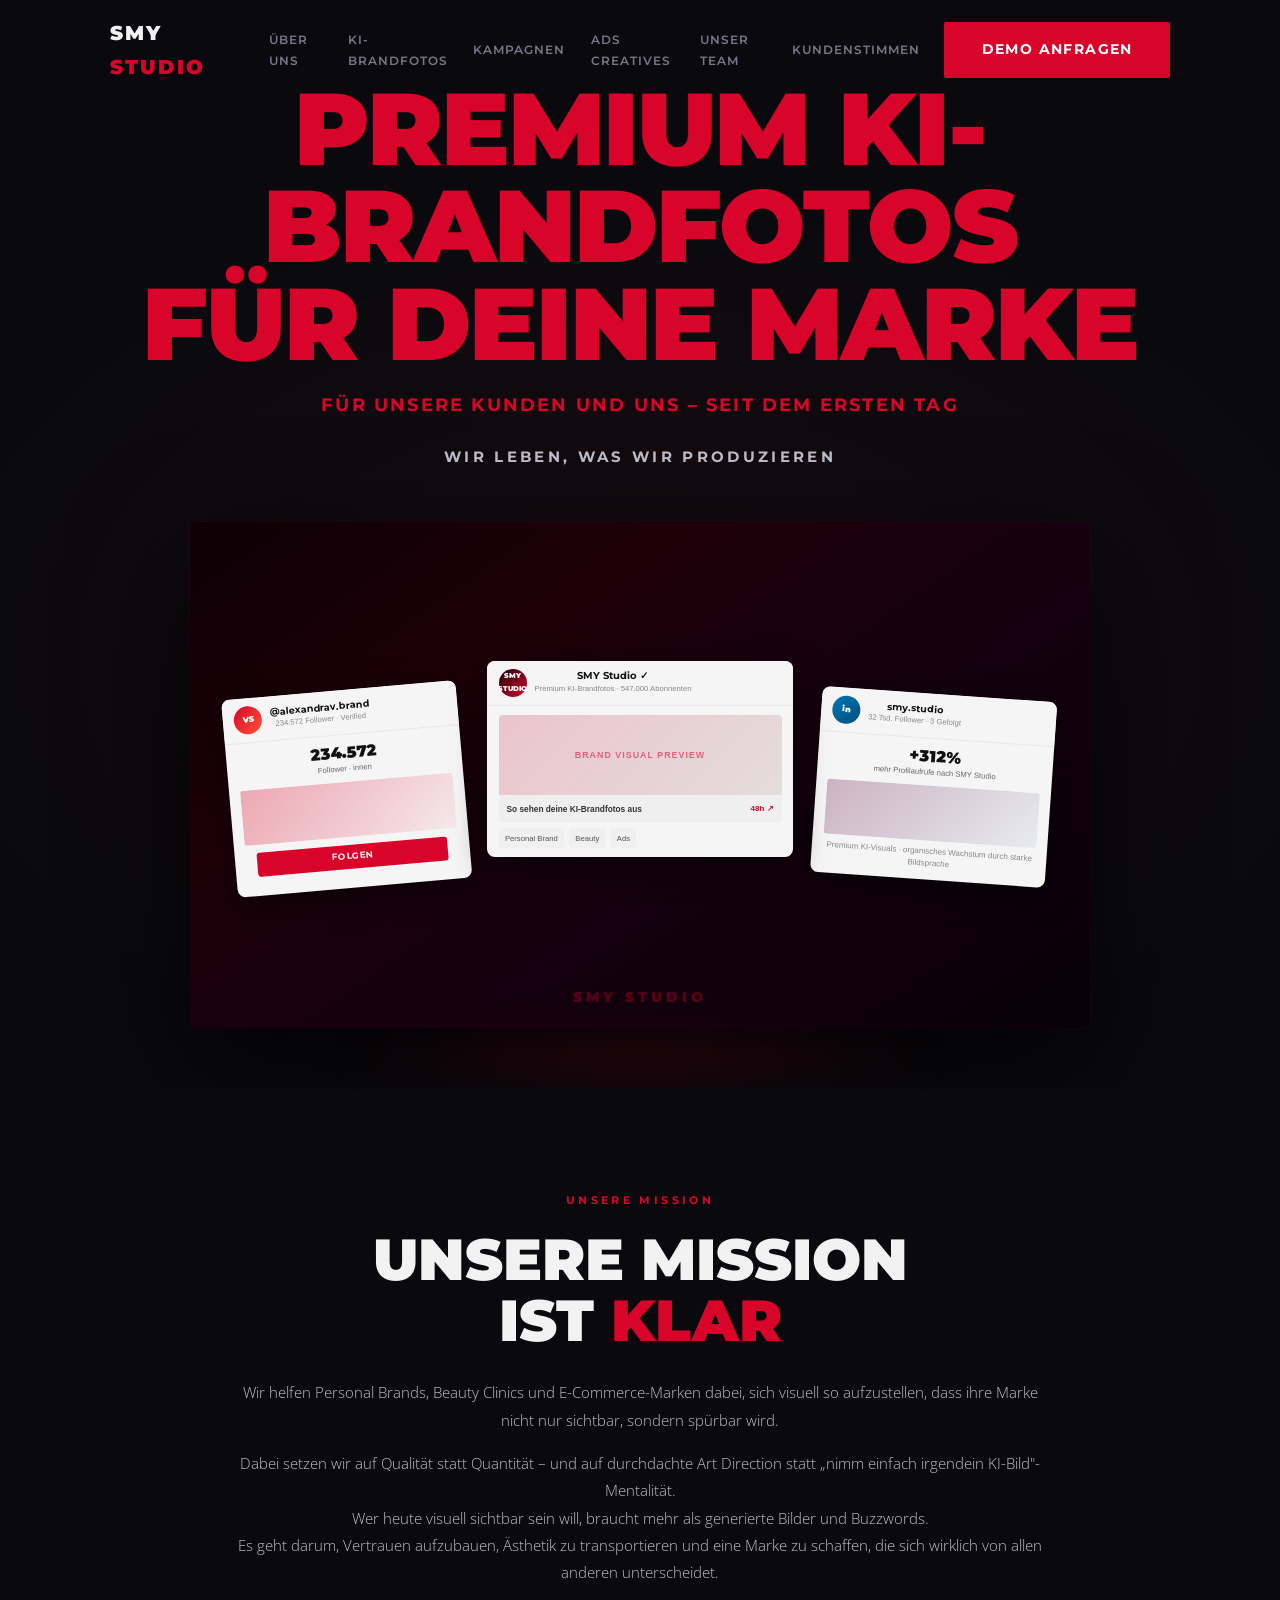
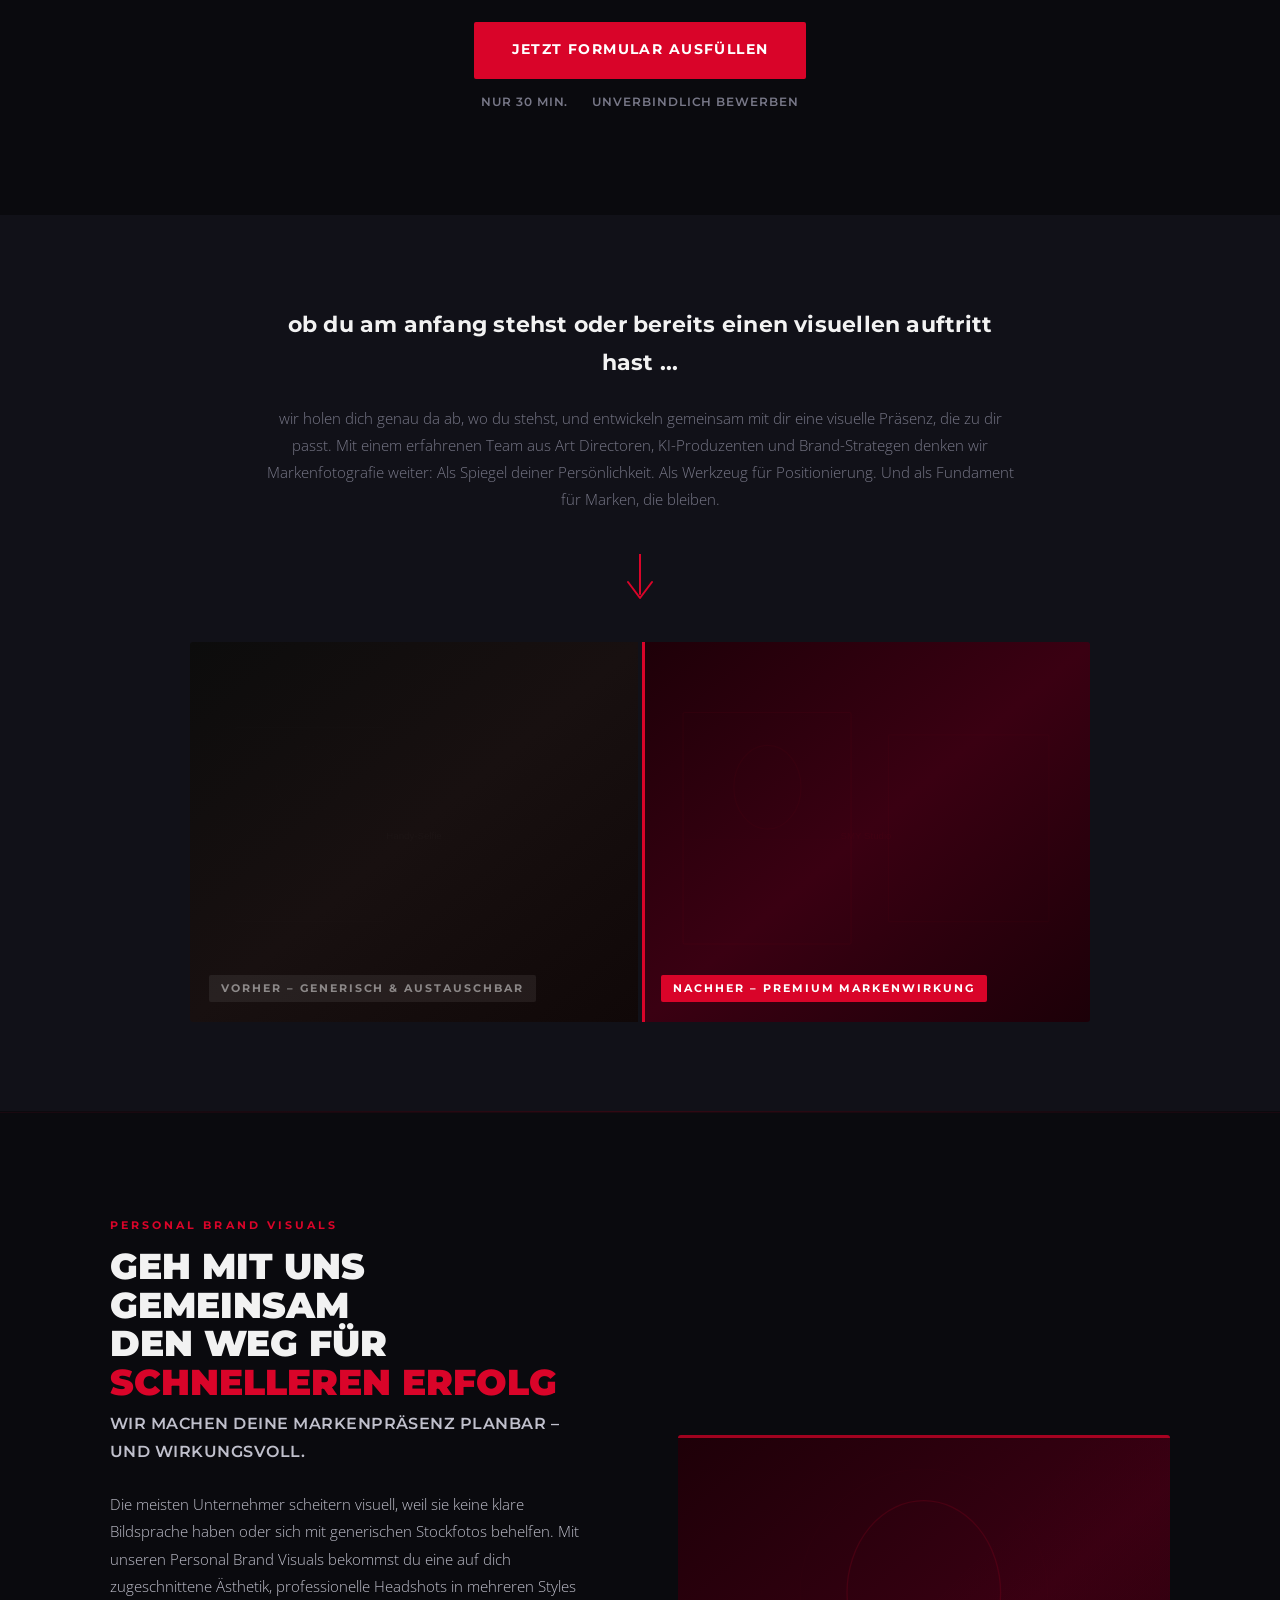
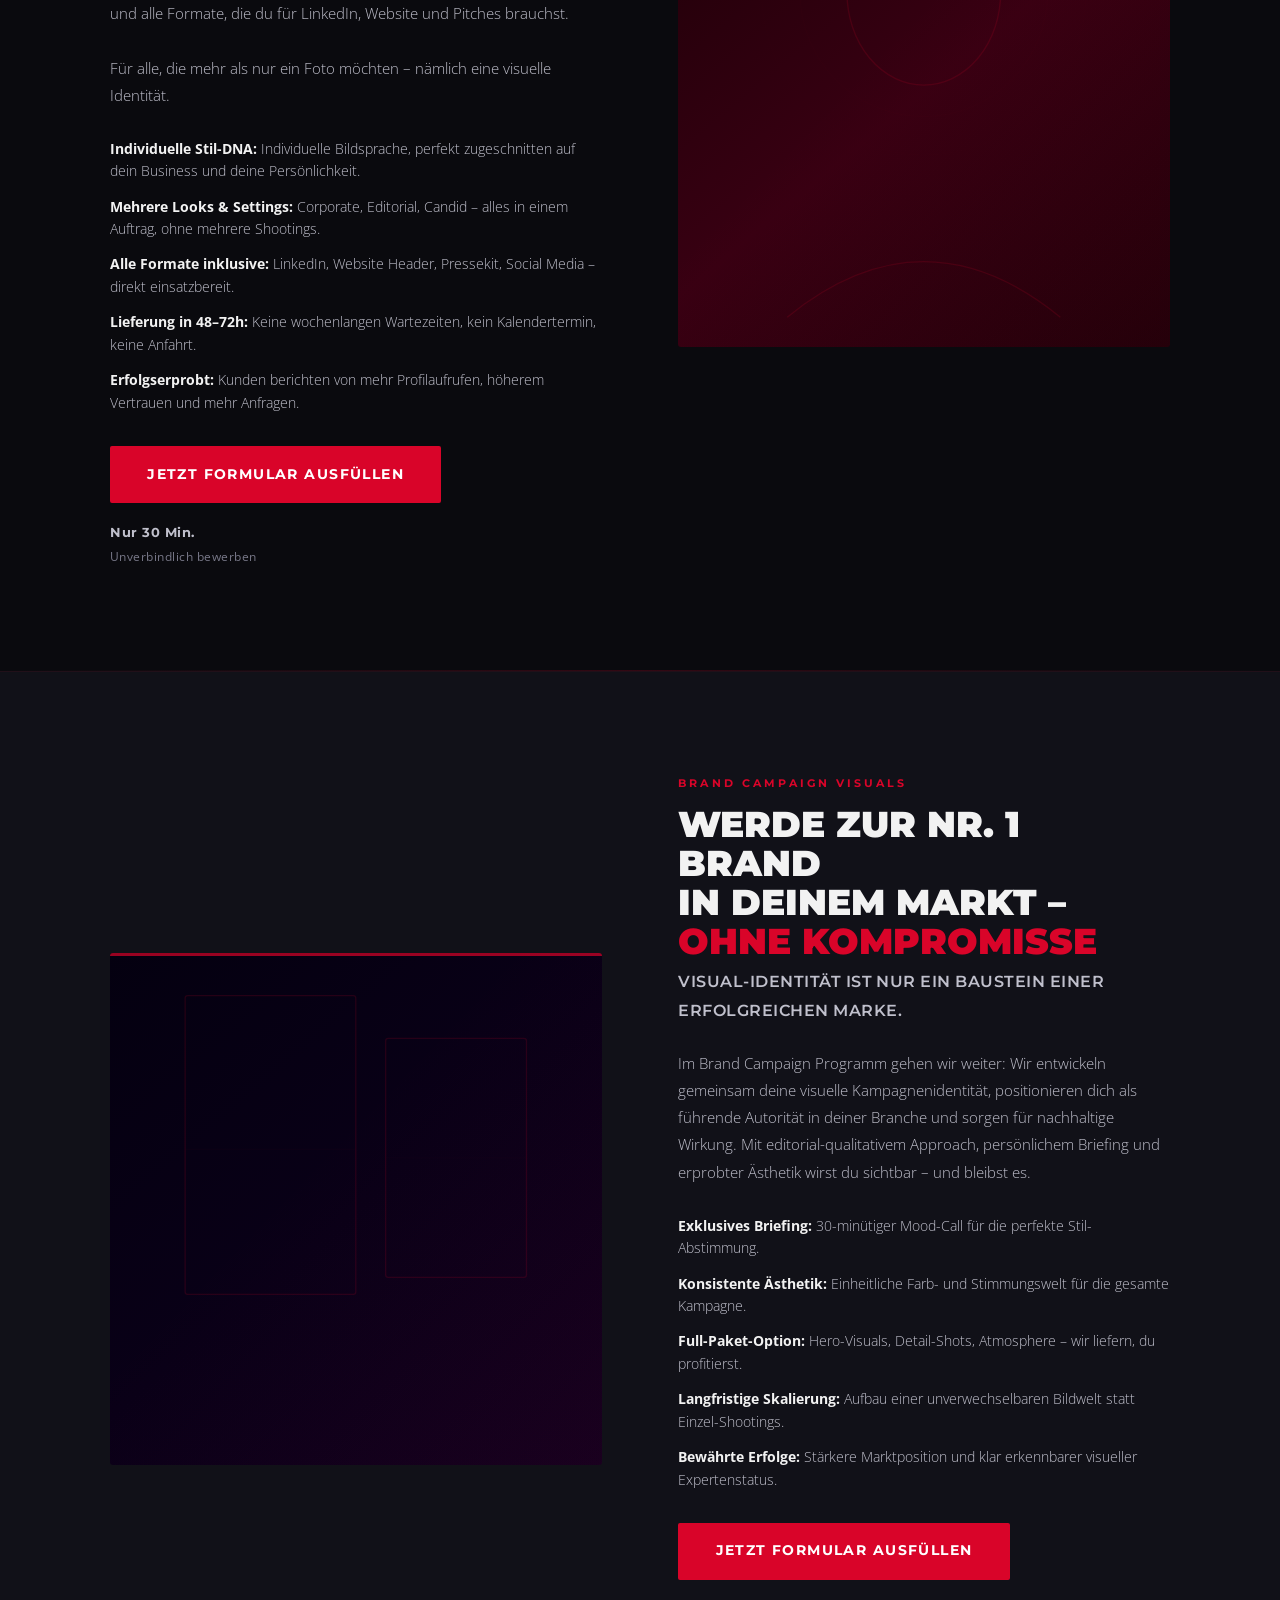
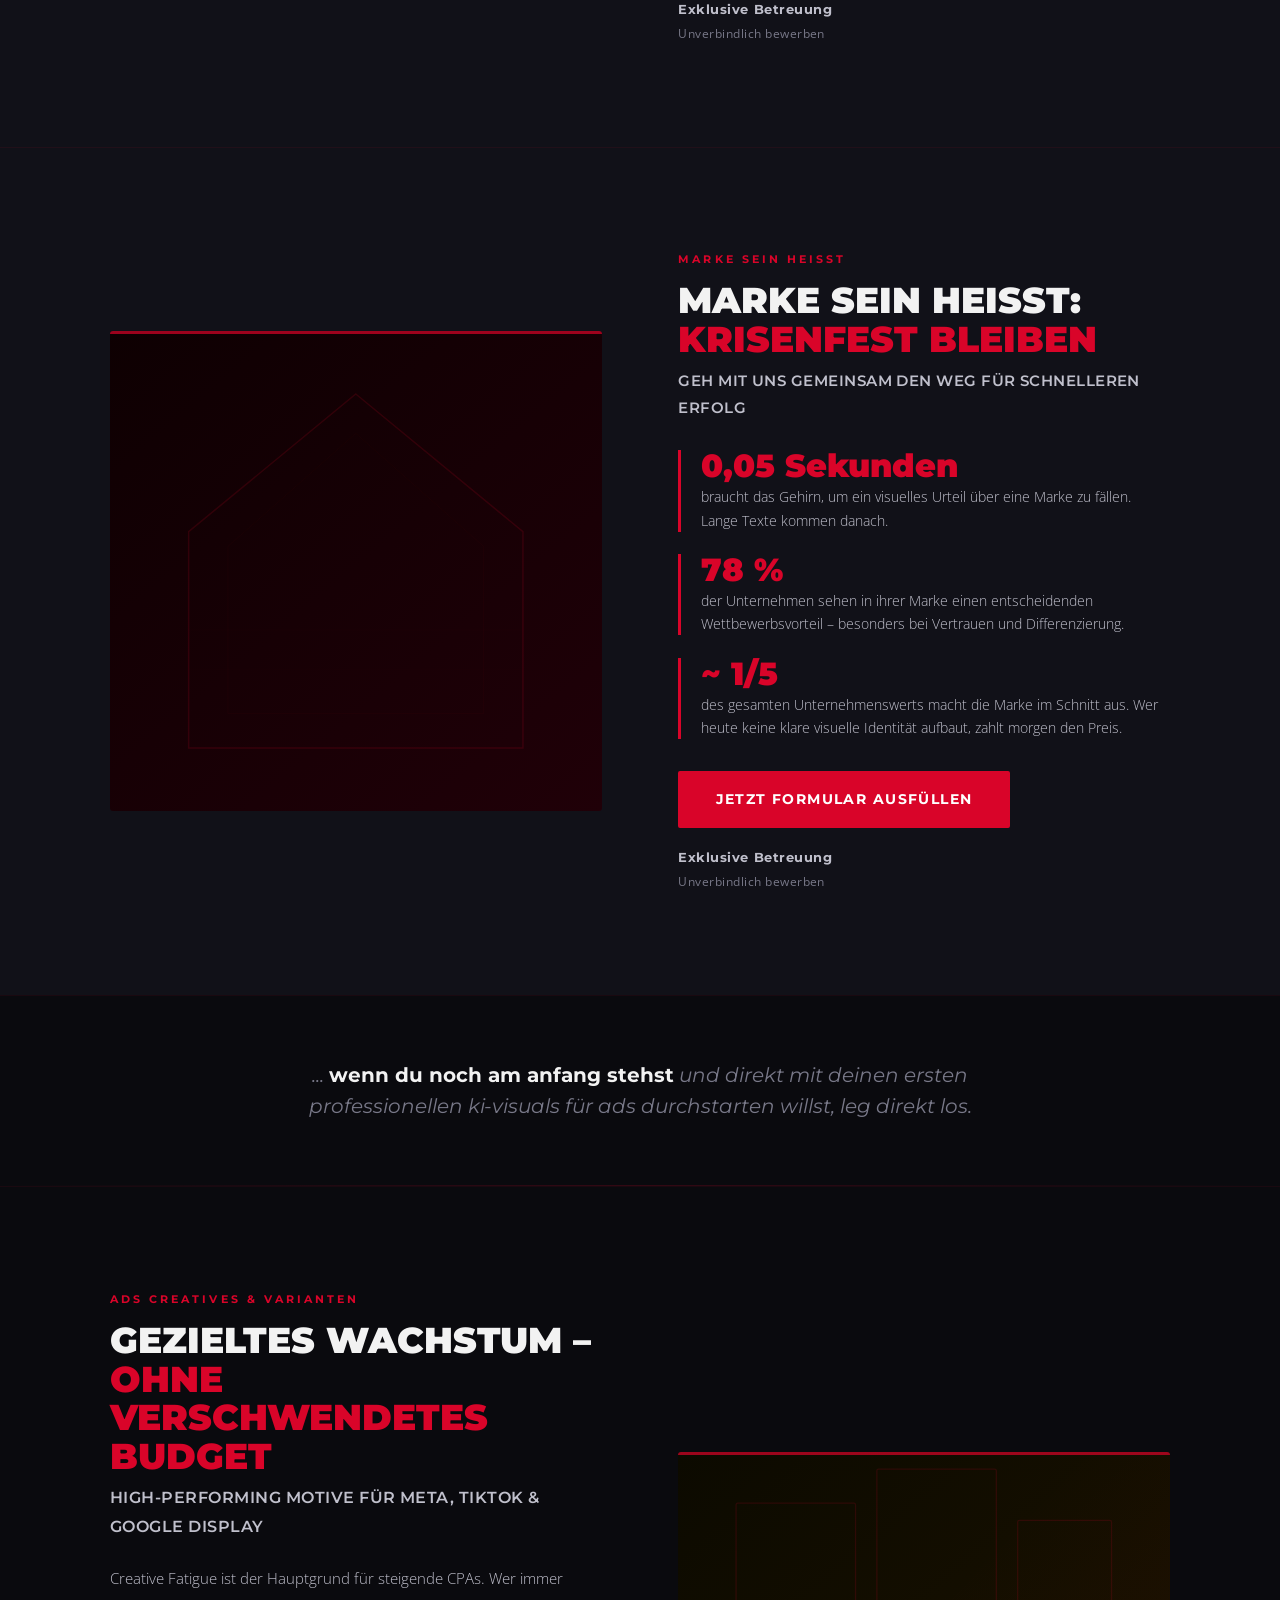
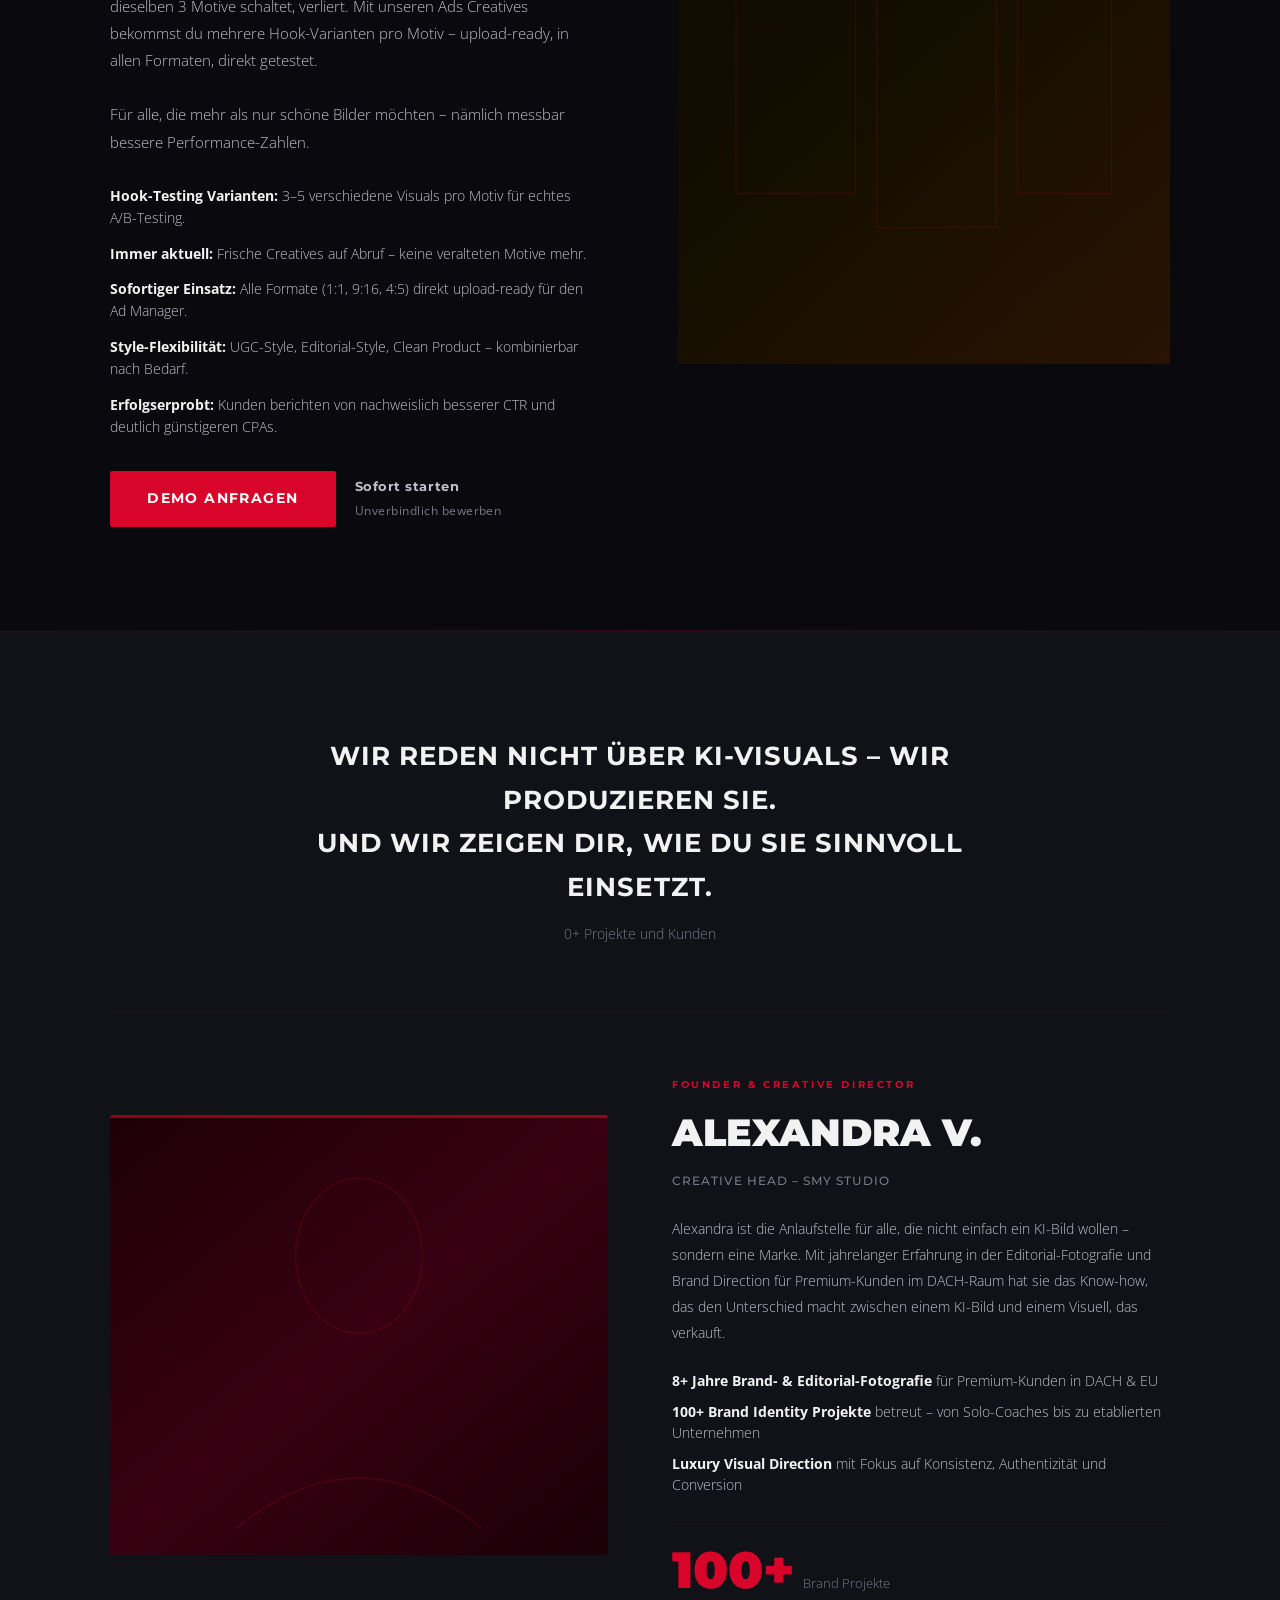
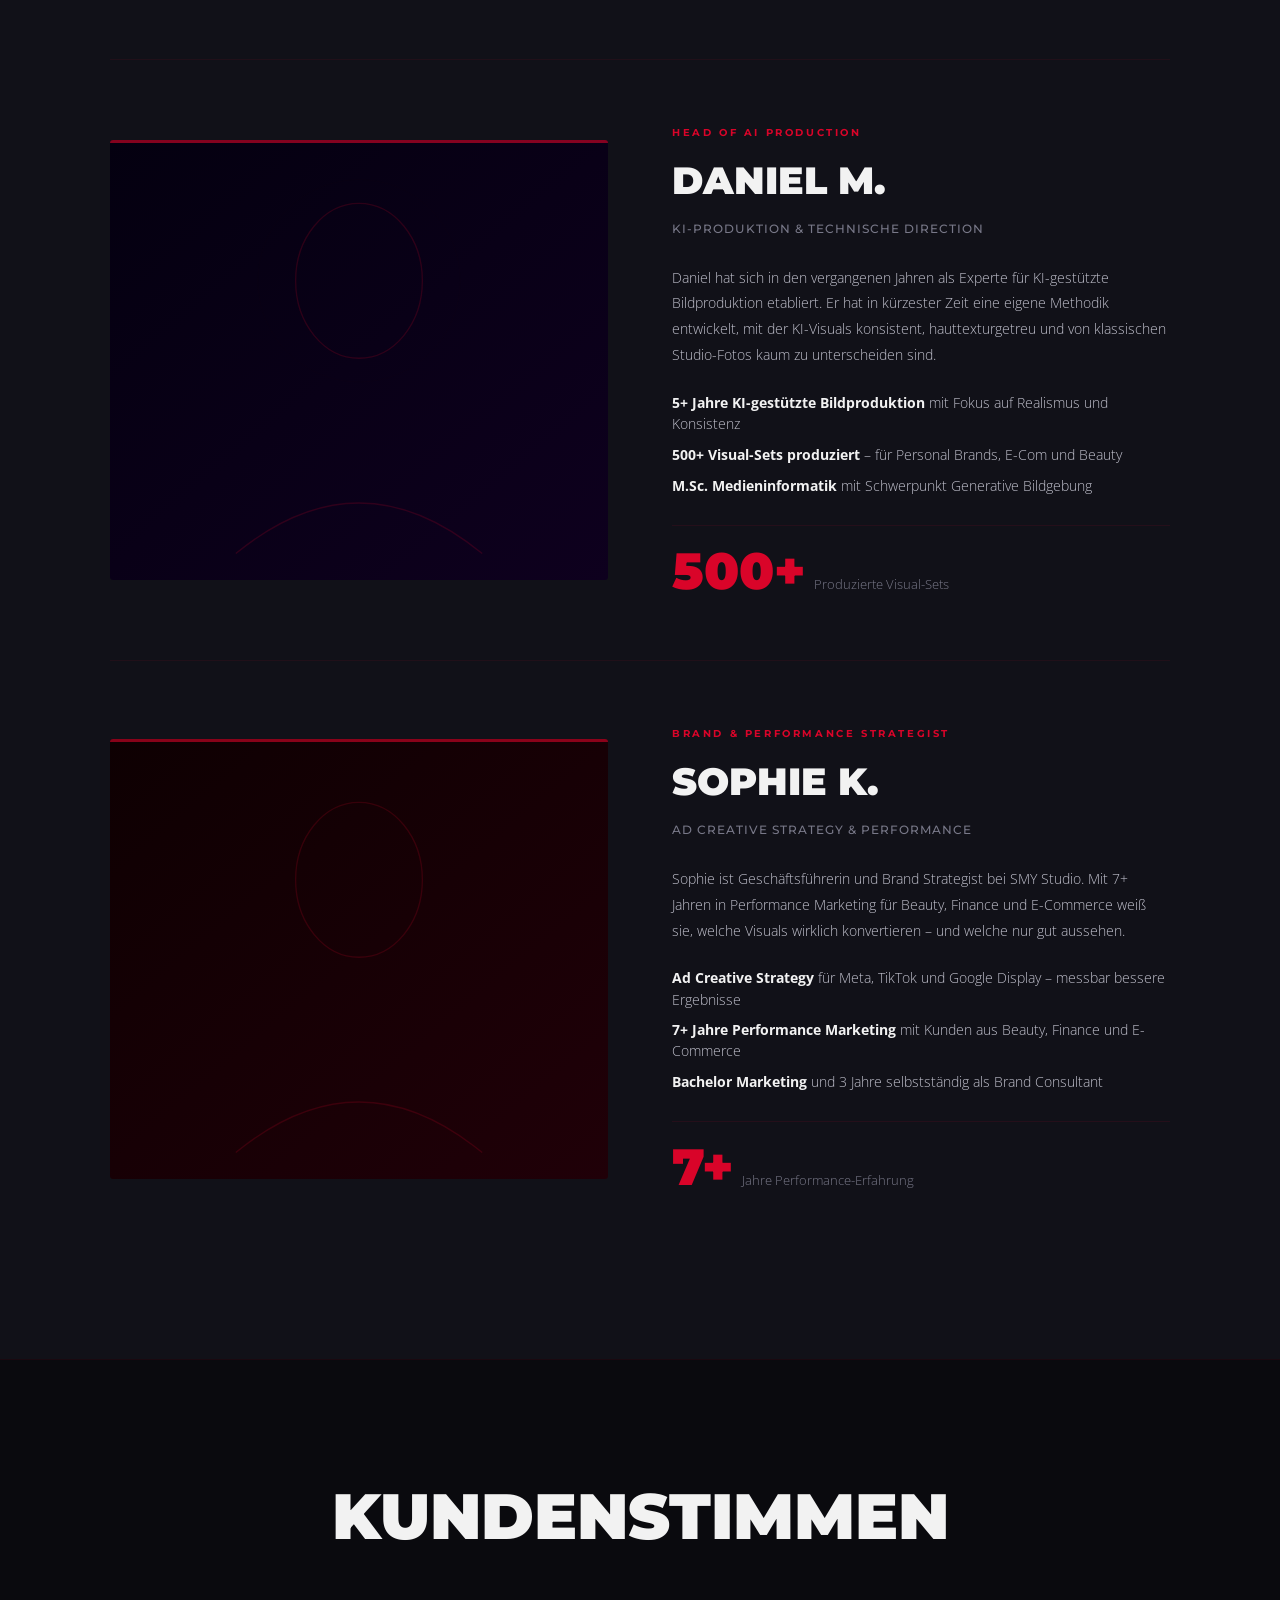
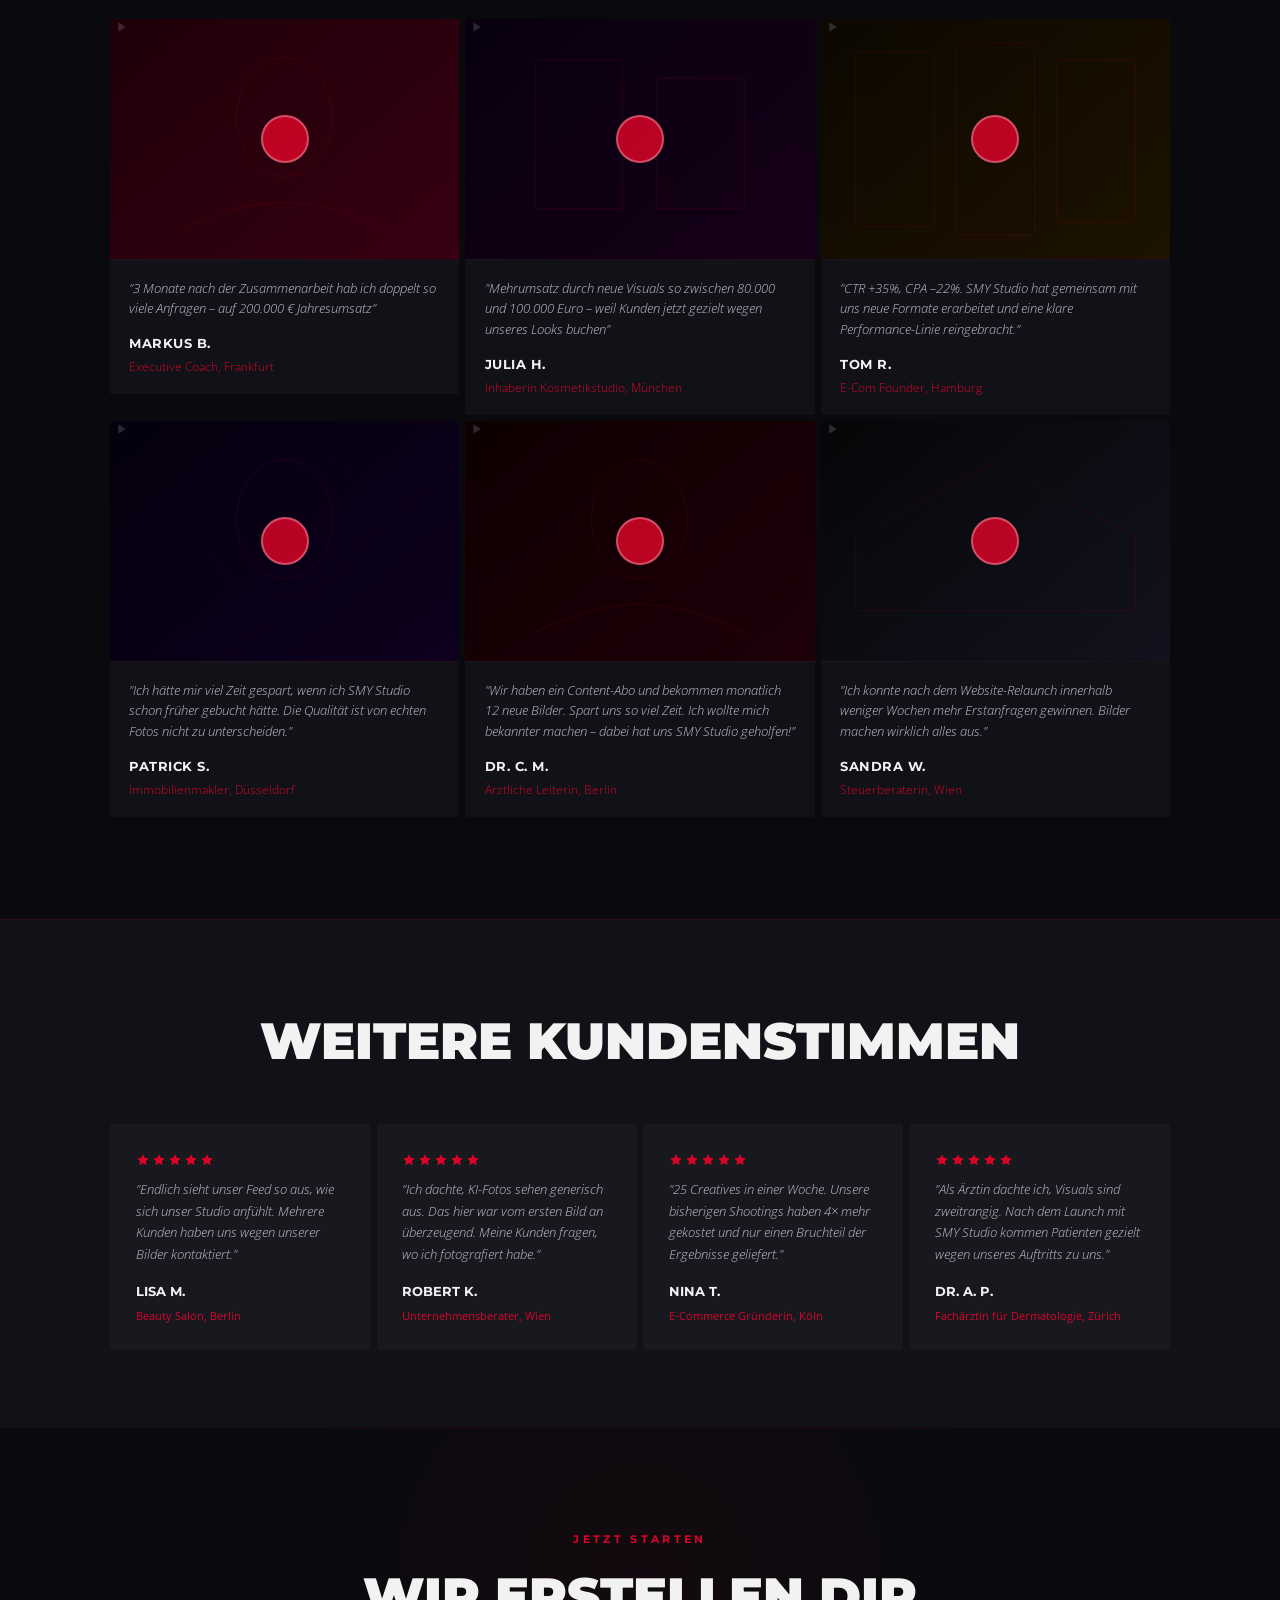
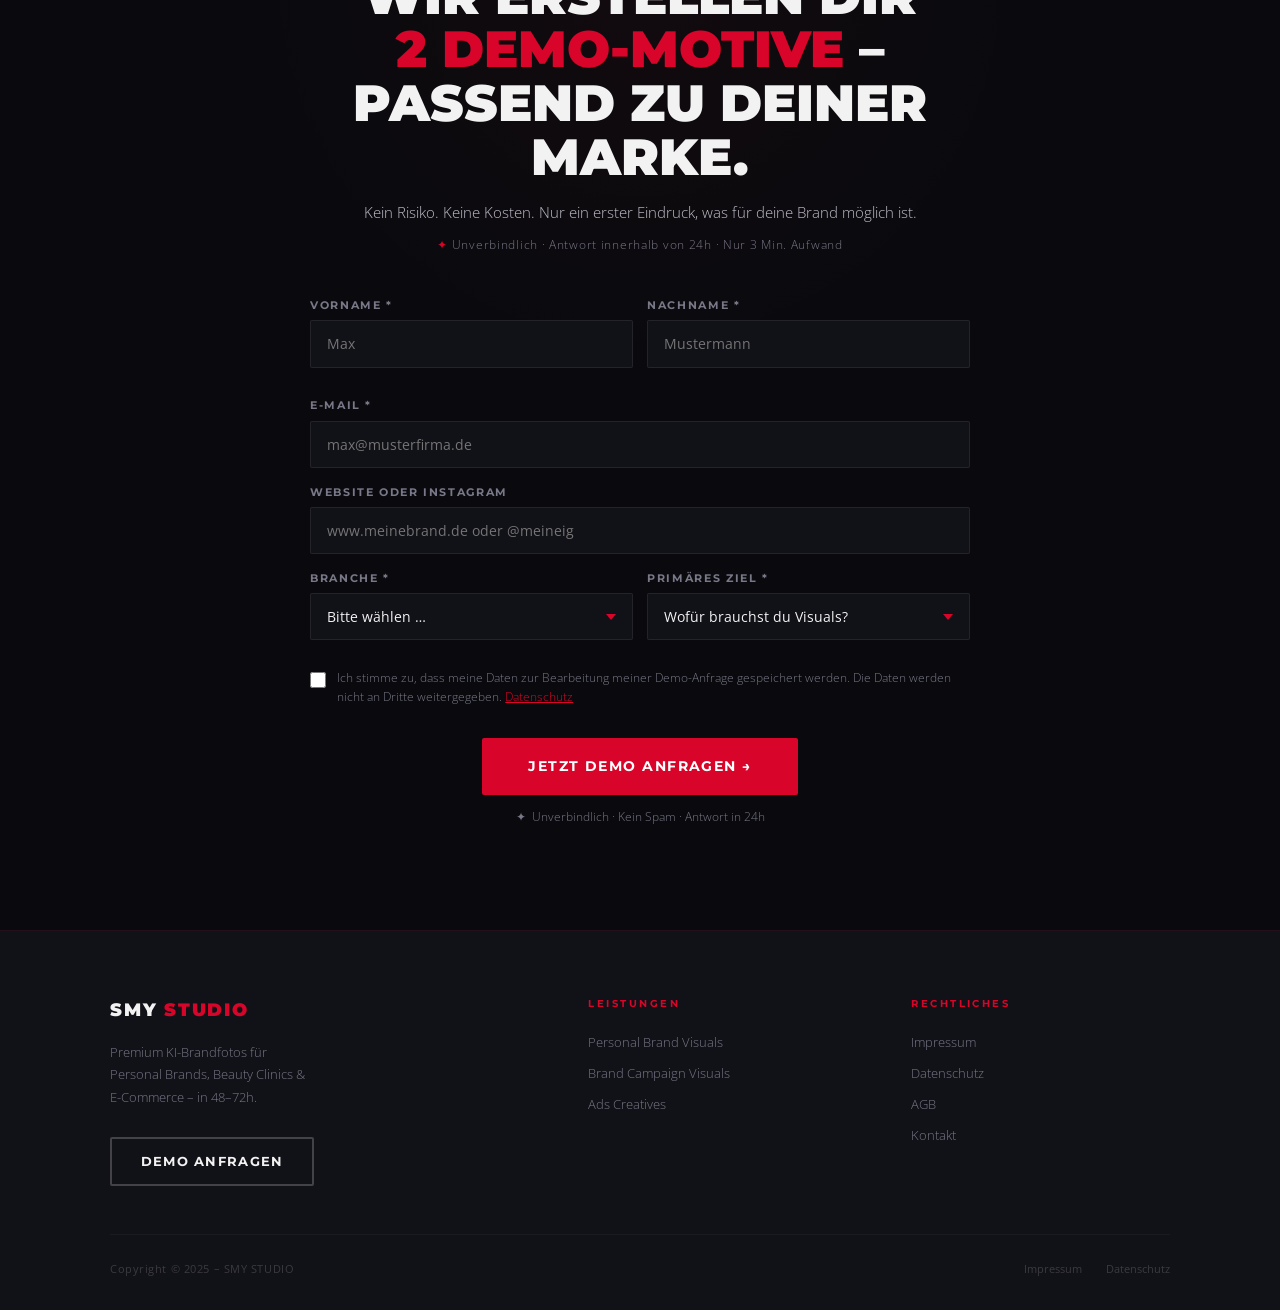
==== index.html @ 1d87d3a2 "first commit" ====
<!DOCTYPE html>
<html lang="de">
<head>
  <meta charset="UTF-8">
  <meta name="viewport" content="width=device-width, initial-scale=1.0">
  <title>SMY STUDIO – Premium KI-Brandfotos</title>
  <meta name="description" content="Premium KI-Brandfotos für Personal Brands, Beauty Clinics & E-Commerce. Professionelle Visuals in 48–72h – ohne Fotoshooting.">
  <link rel="preconnect" href="https://fonts.googleapis.com">
  <link rel="preconnect" href="https://fonts.gstatic.com" crossorigin>
  <link href="https://fonts.googleapis.com/css2?family=Montserrat:wght@400;500;600;700;800;900&family=Open+Sans:ital,wght@0,300;0,400;0,600;1,300;1,400&display=swap" rel="stylesheet">
  <link rel="stylesheet" href="style.css">
</head>
<body>

  <div id="header-placeholder"></div>

  <!-- ══ HERO ══ -->
<section id="hero">
  <div class="hero-inner wrap">

    <h1 class="hero-h1 rv">PREMIUM KI-BRANDFOTOS<br>FÜR DEINE MARKE</h1>
    <p class="hero-tagline rv d1">für unsere kunden und uns – seit dem ersten tag</p>
    <p class="hero-wlwl rv d2">WIR LEBEN, WAS WIR PRODUZIEREN</p>

    <div class="hero-mockup rv d3">
      <div class="hero-mockup-inner">
        <div class="mockup-cards">

          <div class="mock-card" style="transform:rotate(-5deg) translateY(14px)">
            <div class="mock-card-hd">
              <div class="mock-av" style="background:linear-gradient(135deg,#d90429,#ff5533)">VS</div>
              <div>
                <div class="mock-uname">@alexandrav.brand</div>
                <div class="mock-sub">234.572 Follower · Verified</div>
              </div>
            </div>
            <div class="mock-body">
              <div class="mock-stat">234.572</div>
              <div class="mock-stat-l">Follower · innen</div>
              <div class="mock-img"></div>
              <div class="mock-btn">Folgen</div>
            </div>
          </div>

          <div class="mock-card" style="transform:rotate(0deg) translateY(-16px);flex:1.3;max-width:310px">
            <div class="mock-card-hd">
              <div class="mock-av" style="font-size:.45rem;letter-spacing:.02em;background:linear-gradient(135deg,#1a0008,#d90429)">SMY<br>STUDIO</div>
              <div>
                <div class="mock-uname">SMY Studio ✓</div>
                <div class="mock-sub">Premium KI-Brandfotos · 547.000 Abonnenten</div>
              </div>
            </div>
            <div class="mock-body">
              <div style="background:#efefef;border-radius:4px;overflow:hidden;margin-bottom:.4rem">
                <div style="height:80px;background:linear-gradient(135deg,rgba(217,4,41,.18),rgba(100,0,15,.08));display:flex;align-items:center;justify-content:center;font-size:.55rem;font-family:sans-serif;color:rgba(217,4,41,.55);font-weight:700;letter-spacing:.12em;text-transform:uppercase">BRAND VISUAL PREVIEW</div>
                <div style="padding:.4rem .5rem;display:flex;justify-content:space-between">
                  <span style="font-size:.52rem;color:#333;font-family:sans-serif;font-weight:600">So sehen deine KI-Brandfotos aus</span>
                  <span style="font-size:.5rem;color:#d90429;font-family:sans-serif;font-weight:700">48h ↗</span>
                </div>
              </div>
              <div style="display:flex;gap:.3rem">
                <span style="background:#f0f0f0;border-radius:3px;padding:.2rem .4rem;font-size:.48rem;font-family:sans-serif;color:#555">Personal Brand</span>
                <span style="background:#f0f0f0;border-radius:3px;padding:.2rem .4rem;font-size:.48rem;font-family:sans-serif;color:#555">Beauty</span>
                <span style="background:#f0f0f0;border-radius:3px;padding:.2rem .4rem;font-size:.48rem;font-family:sans-serif;color:#555">Ads</span>
              </div>
            </div>
          </div>

          <div class="mock-card" style="transform:rotate(4deg) translateY(12px)">
            <div class="mock-card-hd">
              <div class="mock-av" style="background:linear-gradient(135deg,#0077b5,#004e7c)">in</div>
              <div>
                <div class="mock-uname">smy.studio</div>
                <div class="mock-sub">32 Tsd. Follower · 3 Gefolgt</div>
              </div>
            </div>
            <div class="mock-body">
              <div class="mock-stat">+312%</div>
              <div class="mock-stat-l">mehr Profilaufrufe nach SMY Studio</div>
              <div class="mock-img" style="background:linear-gradient(135deg,rgba(0,119,181,.18),rgba(0,80,130,.06))"></div>
              <div style="font-size:.5rem;color:#888;font-family:sans-serif;margin-top:.35rem;line-height:1.5">Premium KI-Visuals · organisches Wachstum durch starke Bildsprache</div>
            </div>
          </div>

        </div>
        <div class="mockup-wm">SMY STUDIO</div>
      </div>
    </div>

    <div class="rating-block rv d4">
      <div class="stars">
        <svg class="st" viewBox="0 0 24 24"><path d="M12 2l3.09 6.26L22 9.27l-5 4.87 1.18 6.88L12 17.77l-6.18 3.25L7 14.14 2 9.27l6.91-1.01L12 2z"/></svg>
        <svg class="st" viewBox="0 0 24 24"><path d="M12 2l3.09 6.26L22 9.27l-5 4.87 1.18 6.88L12 17.77l-6.18 3.25L7 14.14 2 9.27l6.91-1.01L12 2z"/></svg>
        <svg class="st" viewBox="0 0 24 24"><path d="M12 2l3.09 6.26L22 9.27l-5 4.87 1.18 6.88L12 17.77l-6.18 3.25L7 14.14 2 9.27l6.91-1.01L12 2z"/></svg>
        <svg class="st" viewBox="0 0 24 24"><path d="M12 2l3.09 6.26L22 9.27l-5 4.87 1.18 6.88L12 17.77l-6.18 3.25L7 14.14 2 9.27l6.91-1.01L12 2z"/></svg>
        <svg class="st" viewBox="0 0 24 24"><path d="M12 2l3.09 6.26L22 9.27l-5 4.87 1.18 6.88L12 17.77l-6.18 3.25L7 14.14 2 9.27l6.91-1.01L12 2z"/></svg>
      </div>
      <span class="rating-txt"><strong>4,9/5</strong> von über <strong>186 Bewertungen auf Google</strong></span>
    </div>

  </div>
</section>



<!-- ══ MISSION ══ -->
<section id="mission">
  <div class="wrap">
    <div class="mission-wrap rv">
      <span class="section-label">Unsere Mission</span>
      <h2 class="mission-h2">Unsere Mission<br>ist <em>klar</em></h2>
      <div class="mission-text">
        <p>Wir helfen Personal Brands, Beauty Clinics und E-Commerce-Marken dabei, sich visuell so aufzustellen, dass ihre Marke nicht nur sichtbar, sondern spürbar wird.</p>
        <p>Dabei setzen wir auf Qualität statt Quantität – und auf durchdachte Art Direction statt „nimm einfach irgendein KI-Bild"-Mentalität.<br>
        Wer heute visuell sichtbar sein will, braucht mehr als generierte Bilder und Buzzwords.<br>
        Es geht darum, Vertrauen aufzubauen, Ästhetik zu transportieren und eine Marke zu schaffen, die sich wirklich von allen anderen unterscheidet.</p>
      </div>
      <div class="cta-center rv d2">
        <a href="#ctaform" class="btn btn-r">Jetzt Formular ausfüllen</a>
        <div class="cta-badges">
          <span class="cta-badge">Nur 30 Min.</span>
          <span class="cta-badge">Unverbindlich bewerben</span>
        </div>
      </div>
    </div>
  </div>
</section>

<!-- ══ BRIDGE + BEFORE/AFTER ══ -->
<section id="bridge">
  <div class="wrap">
    <div class="bridge-inner rv">
      <h3 class="bridge-h3"><strong>ob du am anfang stehst oder bereits einen visuellen auftritt hast ...</strong></h3>
      <p class="bridge-text">wir holen dich genau da ab, wo du stehst, und entwickeln gemeinsam mit dir eine visuelle Präsenz, die zu dir passt. Mit einem erfahrenen Team aus Art Directoren, KI-Produzenten und Brand-Strategen denken wir Markenfotografie weiter: Als Spiegel deiner Persönlichkeit. Als Werkzeug für Positionierung. Und als Fundament für Marken, die bleiben.</p>
      <div class="bridge-arrow rv d1">
        <svg width="32" height="48" viewBox="0 0 32 48"><path d="M16 0v40M4 28l12 16 12-16" stroke="#d90429" stroke-width="2" fill="none" stroke-linecap="round" stroke-linejoin="round"/></svg>
      </div>
    </div>
    <div class="ba-wrap rv d2">
      <div class="ba-panel bef">
        <svg viewBox="0 0 600 380"><rect x="60" y="50" width="200" height="260" rx="3" stroke="rgba(255,255,255,0.06)" stroke-width="1" fill="none"/><rect x="340" y="80" width="190" height="200" rx="3" stroke="rgba(255,255,255,0.04)" stroke-width="1" fill="none"/><circle cx="160" cy="120" r="45" stroke="rgba(255,255,255,0.05)" stroke-width="1" fill="none"/><text x="300" y="200" text-anchor="middle" font-family="sans-serif" font-size="13" fill="rgba(255,255,255,0.12)">Handy-Selfie</text></svg>
        <span class="ba-label">VORHER – Generisch & austauschbar</span>
      </div>
      <div class="ba-panel aft">
        <svg viewBox="0 0 600 380"><rect x="55" y="30" width="225" height="310" rx="2" stroke="rgba(217,4,41,0.35)" stroke-width="1.5" fill="none"/><rect x="330" y="60" width="215" height="250" rx="2" stroke="rgba(217,4,41,0.22)" stroke-width="1.5" fill="none"/><ellipse cx="168" cy="130" rx="45" ry="56" stroke="rgba(217,4,41,0.28)" stroke-width="1.5" fill="none"/><line x1="55" y1="200" x2="280" y2="200" stroke="rgba(217,4,41,0.1)" stroke-width="1"/><text x="300" y="200" text-anchor="middle" font-family="sans-serif" font-size="13" fill="rgba(217,4,41,0.3)">SMY Studio</text></svg>
        <span class="ba-label">NACHHER – Premium Markenwirkung</span>
      </div>
    </div>
  </div>
</section>

<div class="div"></div>

<!-- ══ ANGEBOT 1: Personal Brand Visuals ══ -->
<div id="angebot1" class="offer-section" style="background:var(--bk)">
  <div class="wrap">
    <div class="offer-layout rv">
      <!-- Text -->
      <div>
        <span class="offer-label">Personal Brand Visuals</span>
        <h4 class="offer-h4">Geh mit uns gemeinsam<br>den Weg für <span style="color:var(--r)">schnelleren Erfolg</span></h4>
        <p class="offer-subtitle">Wir machen deine Markenpräsenz planbar – und wirkungsvoll.</p>
        <p class="offer-text">Die meisten Unternehmer scheitern visuell, weil sie keine klare Bildsprache haben oder sich mit generischen Stockfotos behelfen. Mit unseren Personal Brand Visuals bekommst du eine auf dich zugeschnittene Ästhetik, professionelle Headshots in mehreren Styles und alle Formate, die du für LinkedIn, Website und Pitches brauchst.<br><br>
        Für alle, die mehr als nur ein Foto möchten – nämlich eine visuelle Identität.</p>
        <ul class="offer-feats">
          <li><strong>Individuelle Stil-DNA:</strong> Individuelle Bildsprache, perfekt zugeschnitten auf dein Business und deine Persönlichkeit.</li>
          <li><strong>Mehrere Looks & Settings:</strong> Corporate, Editorial, Candid – alles in einem Auftrag, ohne mehrere Shootings.</li>
          <li><strong>Alle Formate inklusive:</strong> LinkedIn, Website Header, Pressekit, Social Media – direkt einsatzbereit.</li>
          <li><strong>Lieferung in 48–72h:</strong> Keine wochenlangen Wartezeiten, kein Kalendertermin, keine Anfahrt.</li>
          <li><strong>Erfolgserprobt:</strong> Kunden berichten von mehr Profilaufrufen, höherem Vertrauen und mehr Anfragen.</li>
        </ul>
        <div class="cta-block">
          <a href="#ctaform" class="btn btn-r">Jetzt Formular ausfüllen</a>
          <div class="cta-meta">
            <span>Nur 30 Min.</span>
            <span>Unverbindlich bewerben</span>
          </div>
        </div>
      </div>
      <!-- Bild -->
      <div class="offer-img ga">
        <svg viewBox="0 0 500 600" fill="none">
          <ellipse cx="250" cy="185" rx="90" ry="108" stroke="#d90429" stroke-width="1.5"/>
          <path d="M90 565 Q250 435 410 565" stroke="#d90429" stroke-width="1.5"/>
          <circle cx="250" cy="185" r="145" stroke="rgba(217,4,41,0.12)" stroke-width="1"/>
          <circle cx="250" cy="185" r="190" stroke="rgba(217,4,41,0.06)" stroke-width="1"/>
        </svg>
      </div>
    </div>
  </div>
</div>

<div class="div"></div>

<!-- ══ ANGEBOT 2: Brand Campaign Visuals ══ -->
<div id="angebot2" class="offer-section" style="background:var(--bk2)">
  <div class="wrap">
    <div class="offer-layout rv">
      <!-- Bild links -->
      <div class="offer-img gd">
        <svg viewBox="0 0 500 600" fill="none">
          <rect x="50" y="50" width="200" height="350" rx="3" stroke="#d90429" stroke-width="1.5"/>
          <rect x="285" y="100" width="165" height="280" rx="3" stroke="#d90429" stroke-width="1.5"/>
          <line x1="50" y1="230" x2="250" y2="230" stroke="rgba(217,4,41,0.2)" stroke-width="1"/>
          <line x1="285" y1="240" x2="450" y2="240" stroke="rgba(217,4,41,0.15)" stroke-width="1"/>
        </svg>
      </div>
      <!-- Text rechts -->
      <div>
        <span class="offer-label">Brand Campaign Visuals</span>
        <h4 class="offer-h4">Werde zur Nr. 1 Brand<br>in deinem Markt – <span style="color:var(--r)">ohne Kompromisse</span></h4>
        <p class="offer-subtitle">Visual-Identität ist nur ein Baustein einer erfolgreichen Marke.</p>
        <p class="offer-text">Im Brand Campaign Programm gehen wir weiter: Wir entwickeln gemeinsam deine visuelle Kampagnenidentität, positionieren dich als führende Autorität in deiner Branche und sorgen für nachhaltige Wirkung. Mit editorial-qualitativem Approach, persönlichem Briefing und erprobter Ästhetik wirst du sichtbar – und bleibst es.</p>
        <ul class="offer-feats">
          <li><strong>Exklusives Briefing:</strong> 30-minütiger Mood-Call für die perfekte Stil-Abstimmung.</li>
          <li><strong>Konsistente Ästhetik:</strong> Einheitliche Farb- und Stimmungswelt für die gesamte Kampagne.</li>
          <li><strong>Full-Paket-Option:</strong> Hero-Visuals, Detail-Shots, Atmosphere – wir liefern, du profitierst.</li>
          <li><strong>Langfristige Skalierung:</strong> Aufbau einer unverwechselbaren Bildwelt statt Einzel-Shootings.</li>
          <li><strong>Bewährte Erfolge:</strong> Stärkere Marktposition und klar erkennbarer visueller Expertenstatus.</li>
        </ul>
        <div class="cta-block">
          <a href="#ctaform" class="btn btn-r">Jetzt Formular ausfüllen</a>
          <div class="cta-meta">
            <span>Exklusive Betreuung</span>
            <span>Unverbindlich bewerben</span>
          </div>
        </div>
      </div>
    </div>
  </div>
</div>

<!-- ══ KRISENFEST ══ -->
<div id="krisenfest">
  <div class="wrap">
    <div class="kf-layout rv">
      <!-- Bild -->
      <div class="kf-img ge">
        <svg viewBox="0 0 500 480" fill="none">
          <path d="M250 60 L420 200 L420 420 L80 420 L80 200 Z" stroke="#d90429" stroke-width="1.5"/>
          <path d="M250 100 L380 215 L380 385 L120 385 L120 215 Z" stroke="rgba(217,4,41,0.2)" stroke-width="1"/>
          <line x1="80" y1="300" x2="420" y2="300" stroke="rgba(217,4,41,0.1)" stroke-width="1"/>
          <line x1="80" y1="340" x2="420" y2="340" stroke="rgba(217,4,41,0.07)" stroke-width="1"/>
        </svg>
      </div>
      <!-- Text -->
      <div>
        <span class="offer-label">Marke sein heißt</span>
        <h4 class="kf-h">Marke sein heißt: <span style="color:var(--r)">Krisenfest bleiben</span></h4>
        <p class="kf-sub">Geh mit uns gemeinsam den Weg für schnelleren Erfolg</p>
        <div class="kf-stats">
          <div class="kf-stat">
            <div class="kf-stat-n">0,05 Sekunden</div>
            <div class="kf-stat-l">braucht das Gehirn, um ein visuelles Urteil über eine Marke zu fällen. Lange Texte kommen danach.</div>
          </div>
          <div class="kf-stat">
            <div class="kf-stat-n">78 %</div>
            <div class="kf-stat-l">der Unternehmen sehen in ihrer Marke einen entscheidenden Wettbewerbsvorteil – besonders bei Vertrauen und Differenzierung.</div>
          </div>
          <div class="kf-stat">
            <div class="kf-stat-n">~ 1/5</div>
            <div class="kf-stat-l">des gesamten Unternehmenswerts macht die Marke im Schnitt aus. Wer heute keine klare visuelle Identität aufbaut, zahlt morgen den Preis.</div>
          </div>
        </div>
        <div class="cta-block">
          <a href="#ctaform" class="btn btn-r">Jetzt Formular ausfüllen</a>
          <div class="cta-meta">
            <span>Exklusive Betreuung</span>
            <span>Unverbindlich bewerben</span>
          </div>
        </div>
      </div>
    </div>
  </div>
</div>

<!-- ══ BRIDGE 2 ══ -->
<section id="bridge2">
  <div class="wrap">
    <div class="bridge2-inner rv">
      <h3>... <strong>wenn du noch am Anfang stehst</strong> und direkt mit deinen ersten professionellen KI-Visuals für Ads durchstarten willst, leg direkt los.</h3>
    </div>
  </div>
</section>

<div class="div"></div>

<!-- ══ ANGEBOT 3: Ads Creatives ══ -->
<div id="angebot3" class="offer-section" style="background:var(--bk)">
  <div class="wrap">
    <div class="offer-layout rv">
      <!-- Text -->
      <div>
        <span class="offer-label">Ads Creatives & Varianten</span>
        <h4 class="offer-h4">Gezieltes Wachstum –<br><span style="color:var(--r)">ohne verschwendetes Budget</span></h4>
        <p class="offer-subtitle">High-performing Motive für Meta, TikTok & Google Display</p>
        <p class="offer-text">Creative Fatigue ist der Hauptgrund für steigende CPAs. Wer immer dieselben 3 Motive schaltet, verliert. Mit unseren Ads Creatives bekommst du mehrere Hook-Varianten pro Motiv – upload-ready, in allen Formaten, direkt getestet.<br><br>
        Für alle, die mehr als nur schöne Bilder möchten – nämlich messbar bessere Performance-Zahlen.</p>
        <ul class="offer-feats">
          <li><strong>Hook-Testing Varianten:</strong> 3–5 verschiedene Visuals pro Motiv für echtes A/B-Testing.</li>
          <li><strong>Immer aktuell:</strong> Frische Creatives auf Abruf – keine veralteten Motive mehr.</li>
          <li><strong>Sofortiger Einsatz:</strong> Alle Formate (1:1, 9:16, 4:5) direkt upload-ready für den Ad Manager.</li>
          <li><strong>Style-Flexibilität:</strong> UGC-Style, Editorial-Style, Clean Product – kombinierbar nach Bedarf.</li>
          <li><strong>Erfolgserprobt:</strong> Kunden berichten von nachweislich besserer CTR und deutlich günstigeren CPAs.</li>
        </ul>
        <div class="cta-block">
          <a href="#ctaform" class="btn btn-r">Demo anfragen</a>
          <div class="cta-meta">
            <span>Sofort starten</span>
            <span>Unverbindlich bewerben</span>
          </div>
        </div>
      </div>
      <!-- Bild -->
      <div class="offer-img gc">
        <svg viewBox="0 0 500 600" fill="none">
          <rect x="30" y="60" width="140" height="340" rx="2" stroke="#d90429" stroke-width="1.5"/>
          <rect x="195" y="20" width="140" height="420" rx="2" stroke="#d90429" stroke-width="1.5"/>
          <rect x="360" y="80" width="110" height="320" rx="2" stroke="#d90429" stroke-width="1.5"/>
          <line x1="30" y1="210" x2="170" y2="210" stroke="rgba(217,4,41,0.15)" stroke-width="1"/>
          <line x1="195" y1="200" x2="335" y2="200" stroke="rgba(217,4,41,0.12)" stroke-width="1"/>
        </svg>
      </div>
    </div>
  </div>
</div>

<div class="div"></div>

<!-- ══ TEAM ══ -->
<section id="team">
  <div class="wrap">
    <div class="team-heading rv">
      <h3>Wir reden nicht über KI-Visuals – wir produzieren sie.<br>Und wir zeigen dir, wie du sie sinnvoll einsetzt.</h3>
      <p style="margin-top:.8rem">0+ Projekte und Kunden</p>
    </div>

    <!-- Team Member 1 -->
    <div class="team-member rv">
      <div class="tm-photo ga">
        <svg viewBox="0 0 400 500" fill="none">
          <ellipse cx="200" cy="160" rx="72" ry="88" stroke="#d90429" stroke-width="1.5"/>
          <path d="M60 470 Q200 355 340 470" stroke="#d90429" stroke-width="1.5"/>
        </svg>
      </div>
      <div>
        <span class="tm-role">Founder & Creative Director</span>
        <h5 class="tm-h5">Alexandra V.</h5>
        <p class="tm-title">Creative Head – SMY STUDIO</p>
        <p class="tm-bio">Alexandra ist die Anlaufstelle für alle, die nicht einfach ein KI-Bild wollen – sondern eine Marke. Mit jahrelanger Erfahrung in der Editorial-Fotografie und Brand Direction für Premium-Kunden im DACH-Raum hat sie das Know-how, das den Unterschied macht zwischen einem KI-Bild und einem Visuell, das verkauft.</p>
        <ul class="tm-creds">
          <li><strong>8+ Jahre Brand- & Editorial-Fotografie</strong> für Premium-Kunden in DACH & EU</li>
          <li><strong>100+ Brand Identity Projekte</strong> betreut – von Solo-Coaches bis zu etablierten Unternehmen</li>
          <li><strong>Luxury Visual Direction</strong> mit Fokus auf Konsistenz, Authentizität und Conversion</li>
        </ul>
        <div class="tm-stat-row">
          <span class="tm-stat-n">100+</span>
          <span class="tm-stat-l">Brand Projekte</span>
        </div>
      </div>
    </div>

    <!-- Team Member 2 -->
    <div class="team-member flip rv">
      <div>
        <span class="tm-role">Head of AI Production</span>
        <h5 class="tm-h5">Daniel M.</h5>
        <p class="tm-title">KI-Produktion & Technische Direction</p>
        <p class="tm-bio">Daniel hat sich in den vergangenen Jahren als Experte für KI-gestützte Bildproduktion etabliert. Er hat in kürzester Zeit eine eigene Methodik entwickelt, mit der KI-Visuals konsistent, hauttexturgetreu und von klassischen Studio-Fotos kaum zu unterscheiden sind.</p>
        <ul class="tm-creds">
          <li><strong>5+ Jahre KI-gestützte Bildproduktion</strong> mit Fokus auf Realismus und Konsistenz</li>
          <li><strong>500+ Visual-Sets produziert</strong> – für Personal Brands, E-Com und Beauty</li>
          <li><strong>M.Sc. Medieninformatik</strong> mit Schwerpunkt Generative Bildgebung</li>
        </ul>
        <div class="tm-stat-row">
          <span class="tm-stat-n">500+</span>
          <span class="tm-stat-l">Produzierte Visual-Sets</span>
        </div>
      </div>
      <div class="tm-photo gd">
        <svg viewBox="0 0 400 500" fill="none">
          <ellipse cx="200" cy="160" rx="72" ry="88" stroke="#d90429" stroke-width="1.5"/>
          <path d="M60 470 Q200 355 340 470" stroke="#d90429" stroke-width="1.5"/>
          <circle cx="200" cy="160" r="115" stroke="rgba(217,4,41,0.1)" stroke-width="1"/>
        </svg>
      </div>
    </div>

    <!-- Team Member 3 -->
    <div class="team-member rv">
      <div class="tm-photo ge">
        <svg viewBox="0 0 400 500" fill="none">
          <ellipse cx="200" cy="160" rx="72" ry="88" stroke="#d90429" stroke-width="1.5"/>
          <path d="M60 470 Q200 355 340 470" stroke="#d90429" stroke-width="1.5"/>
        </svg>
      </div>
      <div>
        <span class="tm-role">Brand & Performance Strategist</span>
        <h5 class="tm-h5">Sophie K.</h5>
        <p class="tm-title">Ad Creative Strategy & Performance</p>
        <p class="tm-bio">Sophie ist Geschäftsführerin und Brand Strategist bei SMY Studio. Mit 7+ Jahren in Performance Marketing für Beauty, Finance und E-Commerce weiß sie, welche Visuals wirklich konvertieren – und welche nur gut aussehen.</p>
        <ul class="tm-creds">
          <li><strong>Ad Creative Strategy</strong> für Meta, TikTok und Google Display – messbar bessere Ergebnisse</li>
          <li><strong>7+ Jahre Performance Marketing</strong> mit Kunden aus Beauty, Finance und E-Commerce</li>
          <li><strong>Bachelor Marketing</strong> und 3 Jahre selbstständig als Brand Consultant</li>
        </ul>
        <div class="tm-stat-row">
          <span class="tm-stat-n">7+</span>
          <span class="tm-stat-l">Jahre Performance-Erfahrung</span>
        </div>
      </div>
    </div>

  </div>
</section>

<!-- ══ KUNDENSTIMMEN ══ -->
<section id="testi">
  <div class="wrap">
    <h1 class="testi-h1 rv">Kundenstimmen</h1>
    <div class="tg rv d1">

      <div class="tcard">
        <div class="tcard-bg ga">
          <svg viewBox="0 0 400 240"><ellipse cx="200" cy="95" rx="55" ry="68" stroke="#d90429" stroke-width="1" fill="none"/><path d="M80 225 Q200 160 320 225" stroke="#d90429" stroke-width="1" fill="none"/></svg>
          <div class="tcard-play"><div class="tcard-play-btn"><svg viewBox="0 0 24 24"><path d="M8 5v14l11-7z"/></svg></div></div>
        </div>
        <div class="tcard-info">
          <p class="tcard-quote">"3 Monate nach der Zusammenarbeit hab ich doppelt so viele Anfragen – auf 200.000 € Jahresumsatz"</p>
          <div class="tcard-name">Markus B.</div>
          <div class="tcard-role">Executive Coach, Frankfurt</div>
        </div>
      </div>

      <div class="tcard">
        <div class="tcard-bg gb">
          <svg viewBox="0 0 400 240"><rect x="80" y="30" width="100" height="170" rx="2" stroke="#d90429" stroke-width="1" fill="none"/><rect x="220" y="50" width="100" height="150" rx="2" stroke="#d90429" stroke-width="1" fill="none"/></svg>
          <div class="tcard-play"><div class="tcard-play-btn"><svg viewBox="0 0 24 24"><path d="M8 5v14l11-7z"/></svg></div></div>
        </div>
        <div class="tcard-info">
          <p class="tcard-quote">"Mehrumsatz durch neue Visuals so zwischen 80.000 und 100.000 Euro – weil Kunden jetzt gezielt wegen unseres Looks buchen"</p>
          <div class="tcard-name">Julia H.</div>
          <div class="tcard-role">Inhaberin Kosmetikstudio, München</div>
        </div>
      </div>

      <div class="tcard">
        <div class="tcard-bg gc">
          <svg viewBox="0 0 400 240"><rect x="40" y="20" width="90" height="200" rx="2" stroke="#d90429" stroke-width="1" fill="none"/><rect x="155" y="10" width="90" height="220" rx="2" stroke="#d90429" stroke-width="1" fill="none"/><rect x="270" y="30" width="90" height="185" rx="2" stroke="#d90429" stroke-width="1" fill="none"/></svg>
          <div class="tcard-play"><div class="tcard-play-btn"><svg viewBox="0 0 24 24"><path d="M8 5v14l11-7z"/></svg></div></div>
        </div>
        <div class="tcard-info">
          <p class="tcard-quote">"CTR +35%, CPA –22%. SMY Studio hat gemeinsam mit uns neue Formate erarbeitet und eine klare Performance-Linie reingebracht."</p>
          <div class="tcard-name">Tom R.</div>
          <div class="tcard-role">E-Com Founder, Hamburg</div>
        </div>
      </div>

      <div class="tcard">
        <div class="tcard-bg gd">
          <svg viewBox="0 0 400 240"><ellipse cx="200" cy="95" rx="55" ry="68" stroke="#d90429" stroke-width="1" fill="none"/><circle cx="200" cy="95" r="90" stroke="rgba(217,4,41,0.15)" stroke-width="1" fill="none"/></svg>
          <div class="tcard-play"><div class="tcard-play-btn"><svg viewBox="0 0 24 24"><path d="M8 5v14l11-7z"/></svg></div></div>
        </div>
        <div class="tcard-info">
          <p class="tcard-quote">"Ich hätte mir viel Zeit gespart, wenn ich SMY Studio schon früher gebucht hätte. Die Qualität ist von echten Fotos nicht zu unterscheiden."</p>
          <div class="tcard-name">Patrick S.</div>
          <div class="tcard-role">Immobilienmakler, Düsseldorf</div>
        </div>
      </div>

      <div class="tcard">
        <div class="tcard-bg ge">
          <svg viewBox="0 0 400 240"><ellipse cx="200" cy="95" rx="55" ry="68" stroke="#d90429" stroke-width="1" fill="none"/><path d="M80 225 Q200 160 320 225" stroke="#d90429" stroke-width="1" fill="none"/></svg>
          <div class="tcard-play"><div class="tcard-play-btn"><svg viewBox="0 0 24 24"><path d="M8 5v14l11-7z"/></svg></div></div>
        </div>
        <div class="tcard-info">
          <p class="tcard-quote">"Wir haben ein Content-Abo und bekommen monatlich 12 neue Bilder. Spart uns so viel Zeit. Ich wollte mich bekannter machen – dabei hat uns SMY Studio geholfen!"</p>
          <div class="tcard-name">Dr. C. M.</div>
          <div class="tcard-role">Ärztliche Leiterin, Berlin</div>
        </div>
      </div>

      <div class="tcard">
        <div class="tcard-bg gf">
          <svg viewBox="0 0 400 240"><polygon points="200,30 360,115 360,200 40,200 40,115" stroke="#d90429" stroke-width="1" fill="none"/></svg>
          <div class="tcard-play"><div class="tcard-play-btn"><svg viewBox="0 0 24 24"><path d="M8 5v14l11-7z"/></svg></div></div>
        </div>
        <div class="tcard-info">
          <p class="tcard-quote">"Ich konnte nach dem Website-Relaunch innerhalb weniger Wochen mehr Erstanfragen gewinnen. Bilder machen wirklich alles aus."</p>
          <div class="tcard-name">Sandra W.</div>
          <div class="tcard-role">Steuerberaterin, Wien</div>
        </div>
      </div>

    </div>
  </div>
</section>

<!-- ══ WEITERE KUNDENSTIMMEN ══ -->
<section id="mehr-stimmen">
  <div class="wrap">
    <h1 class="ms-h1 rv">Weitere Kundenstimmen</h1>
    <div class="ms-grid rv d1">
      <div class="ms-card">
        <div class="ms-stars"><svg class="st" viewBox="0 0 24 24" width="13" height="13"><path d="M12 2l3.09 6.26L22 9.27l-5 4.87 1.18 6.88L12 17.77l-6.18 3.25L7 14.14 2 9.27l6.91-1.01L12 2z"/></svg><svg class="st" viewBox="0 0 24 24" width="13" height="13"><path d="M12 2l3.09 6.26L22 9.27l-5 4.87 1.18 6.88L12 17.77l-6.18 3.25L7 14.14 2 9.27l6.91-1.01L12 2z"/></svg><svg class="st" viewBox="0 0 24 24" width="13" height="13"><path d="M12 2l3.09 6.26L22 9.27l-5 4.87 1.18 6.88L12 17.77l-6.18 3.25L7 14.14 2 9.27l6.91-1.01L12 2z"/></svg><svg class="st" viewBox="0 0 24 24" width="13" height="13"><path d="M12 2l3.09 6.26L22 9.27l-5 4.87 1.18 6.88L12 17.77l-6.18 3.25L7 14.14 2 9.27l6.91-1.01L12 2z"/></svg><svg class="st" viewBox="0 0 24 24" width="13" height="13"><path d="M12 2l3.09 6.26L22 9.27l-5 4.87 1.18 6.88L12 17.77l-6.18 3.25L7 14.14 2 9.27l6.91-1.01L12 2z"/></svg></div>
        <p class="ms-quote">"Endlich sieht unser Feed so aus, wie sich unser Studio anfühlt. Mehrere Kunden haben uns wegen unserer Bilder kontaktiert."</p>
        <div class="ms-name">Lisa M.</div><div class="ms-role">Beauty Salon, Berlin</div>
      </div>
      <div class="ms-card">
        <div class="ms-stars"><svg class="st" viewBox="0 0 24 24" width="13" height="13"><path d="M12 2l3.09 6.26L22 9.27l-5 4.87 1.18 6.88L12 17.77l-6.18 3.25L7 14.14 2 9.27l6.91-1.01L12 2z"/></svg><svg class="st" viewBox="0 0 24 24" width="13" height="13"><path d="M12 2l3.09 6.26L22 9.27l-5 4.87 1.18 6.88L12 17.77l-6.18 3.25L7 14.14 2 9.27l6.91-1.01L12 2z"/></svg><svg class="st" viewBox="0 0 24 24" width="13" height="13"><path d="M12 2l3.09 6.26L22 9.27l-5 4.87 1.18 6.88L12 17.77l-6.18 3.25L7 14.14 2 9.27l6.91-1.01L12 2z"/></svg><svg class="st" viewBox="0 0 24 24" width="13" height="13"><path d="M12 2l3.09 6.26L22 9.27l-5 4.87 1.18 6.88L12 17.77l-6.18 3.25L7 14.14 2 9.27l6.91-1.01L12 2z"/></svg><svg class="st" viewBox="0 0 24 24" width="13" height="13"><path d="M12 2l3.09 6.26L22 9.27l-5 4.87 1.18 6.88L12 17.77l-6.18 3.25L7 14.14 2 9.27l6.91-1.01L12 2z"/></svg></div>
        <p class="ms-quote">"Ich dachte, KI-Fotos sehen generisch aus. Das hier war vom ersten Bild an überzeugend. Meine Kunden fragen, wo ich fotografiert habe."</p>
        <div class="ms-name">Robert K.</div><div class="ms-role">Unternehmensberater, Wien</div>
      </div>
      <div class="ms-card">
        <div class="ms-stars"><svg class="st" viewBox="0 0 24 24" width="13" height="13"><path d="M12 2l3.09 6.26L22 9.27l-5 4.87 1.18 6.88L12 17.77l-6.18 3.25L7 14.14 2 9.27l6.91-1.01L12 2z"/></svg><svg class="st" viewBox="0 0 24 24" width="13" height="13"><path d="M12 2l3.09 6.26L22 9.27l-5 4.87 1.18 6.88L12 17.77l-6.18 3.25L7 14.14 2 9.27l6.91-1.01L12 2z"/></svg><svg class="st" viewBox="0 0 24 24" width="13" height="13"><path d="M12 2l3.09 6.26L22 9.27l-5 4.87 1.18 6.88L12 17.77l-6.18 3.25L7 14.14 2 9.27l6.91-1.01L12 2z"/></svg><svg class="st" viewBox="0 0 24 24" width="13" height="13"><path d="M12 2l3.09 6.26L22 9.27l-5 4.87 1.18 6.88L12 17.77l-6.18 3.25L7 14.14 2 9.27l6.91-1.01L12 2z"/></svg><svg class="st" viewBox="0 0 24 24" width="13" height="13"><path d="M12 2l3.09 6.26L22 9.27l-5 4.87 1.18 6.88L12 17.77l-6.18 3.25L7 14.14 2 9.27l6.91-1.01L12 2z"/></svg></div>
        <p class="ms-quote">"25 Creatives in einer Woche. Unsere bisherigen Shootings haben 4× mehr gekostet und nur einen Bruchteil der Ergebnisse geliefert."</p>
        <div class="ms-name">Nina T.</div><div class="ms-role">E-Commerce Gründerin, Köln</div>
      </div>
      <div class="ms-card">
        <div class="ms-stars"><svg class="st" viewBox="0 0 24 24" width="13" height="13"><path d="M12 2l3.09 6.26L22 9.27l-5 4.87 1.18 6.88L12 17.77l-6.18 3.25L7 14.14 2 9.27l6.91-1.01L12 2z"/></svg><svg class="st" viewBox="0 0 24 24" width="13" height="13"><path d="M12 2l3.09 6.26L22 9.27l-5 4.87 1.18 6.88L12 17.77l-6.18 3.25L7 14.14 2 9.27l6.91-1.01L12 2z"/></svg><svg class="st" viewBox="0 0 24 24" width="13" height="13"><path d="M12 2l3.09 6.26L22 9.27l-5 4.87 1.18 6.88L12 17.77l-6.18 3.25L7 14.14 2 9.27l6.91-1.01L12 2z"/></svg><svg class="st" viewBox="0 0 24 24" width="13" height="13"><path d="M12 2l3.09 6.26L22 9.27l-5 4.87 1.18 6.88L12 17.77l-6.18 3.25L7 14.14 2 9.27l6.91-1.01L12 2z"/></svg><svg class="st" viewBox="0 0 24 24" width="13" height="13"><path d="M12 2l3.09 6.26L22 9.27l-5 4.87 1.18 6.88L12 17.77l-6.18 3.25L7 14.14 2 9.27l6.91-1.01L12 2z"/></svg></div>
        <p class="ms-quote">"Als Ärztin dachte ich, Visuals sind zweitrangig. Nach dem Launch mit SMY Studio kommen Patienten gezielt wegen unseres Auftritts zu uns."</p>
        <div class="ms-name">Dr. A. P.</div><div class="ms-role">Fachärztin für Dermatologie, Zürich</div>
      </div>
    </div>
  </div>
</section>

<!-- ══ CTA FORM ══ -->
<section id="ctaform">
  <div class="wrap">
    <div class="form-cx rv">
      <span class="section-label" style="display:block">Jetzt starten</span>
      <h2>Wir erstellen dir<br><em>2 Demo-Motive</em> –<br>passend zu deiner Marke.</h2>
      <p class="form-sub">Kein Risiko. Keine Kosten. Nur ein erster Eindruck, was für deine Brand möglich ist.</p>
      <p class="form-micro">Unverbindlich · Antwort innerhalb von 24h · Nur 3 Min. Aufwand</p>
      <div class="dfrm" id="dfw">
        <div class="frow">
          <div class="ff"><label for="fn">Vorname *</label><input type="text" id="fn" placeholder="Max"><span class="ferr" id="fn-e">Bitte Vornamen eingeben.</span></div>
          <div class="ff"><label for="ln">Nachname *</label><input type="text" id="ln" placeholder="Mustermann"><span class="ferr" id="ln-e">Bitte Nachnamen eingeben.</span></div>
        </div>
        <div class="ff"><label for="em">E-Mail *</label><input type="email" id="em" placeholder="max@musterfirma.de"><span class="ferr" id="em-e">Bitte gültige E-Mail eingeben.</span></div>
        <div class="ff"><label for="ws">Website oder Instagram</label><input type="text" id="ws" placeholder="www.meinebrand.de oder @meineig"></div>
        <div class="frow">
          <div class="ff"><label for="br">Branche *</label><select id="br"><option value="" disabled selected>Bitte wählen …</option><option value="pb">Personal Brand / Coach / Berater</option><option value="beauty">Beauty / Klinik / Wellness</option><option value="ecom">E-Commerce / Produkt</option><option value="immo">Immobilien / Makler</option><option value="dl">Premium Dienstleister</option><option value="other">Sonstiges</option></select><span class="ferr" id="br-e">Bitte Branche wählen.</span></div>
          <div class="ff"><label for="zi">Primäres Ziel *</label><select id="zi"><option value="" disabled selected>Wofür brauchst du Visuals?</option><option value="li">LinkedIn & Personal Brand</option><option value="web">Website Relaunch</option><option value="ads">Ads & Performance</option><option value="soc">Social Media Content</option><option value="all">Komplett-Paket</option></select><span class="ferr" id="zi-e">Bitte Ziel wählen.</span></div>
        </div>
        <label class="fchk"><input type="checkbox" id="co"><span>Ich stimme zu, dass meine Daten zur Bearbeitung meiner Demo-Anfrage gespeichert werden. Die Daten werden nicht an Dritte weitergegeben. <a href="#">Datenschutz</a></span></label>
        <span class="ferr" id="co-e" style="margin-top:-1.5rem;margin-bottom:1.5rem;display:none">Bitte zustimmen.</span>
        <div class="fsubw">
          <button onclick="submitForm()" id="submit-btn" class="btn btn-r" style="font-size:.9rem;padding:1.1rem 2.8rem">Jetzt Demo anfragen →</button>
          <p style="font-size:.72rem;color:var(--w3);margin-top:.75rem">✦ &nbsp;Unverbindlich · Kein Spam · Antwort in 24h</p>
        </div>
      </div>
      <div class="fsucc" id="fsucc">
        <div class="fsico">✓</div>
        <h3>Anfrage erhalten!</h3>
        <p>Wir melden uns innerhalb von 24 Stunden mit deinen individuellen Demo-Motiven.</p>
      </div>
    </div>
  </div>
</section>

  <div id="footer-placeholder"></div>

  <script src="main.js"></script>
</body>
</html>
---- style.css ----
/* ══ RESET ══ */
*,*::before,*::after{box-sizing:border-box;margin:0;padding:0}
:root{
  --r:#d90429;--r2:#a8001e;--rg:rgba(217,4,41,.12);
  --bk:#0a0a0e;--bk2:#111118;--bk3:#18181f;
  --w:#f2f2f2;--w2:#c0c0cc;--w3:#787888;
  --h:'Montserrat',sans-serif;--b:'Open Sans',sans-serif;
  --ease:cubic-bezier(.25,.46,.45,.94);
}
html{scroll-behavior:smooth}
body{background:var(--bk);color:var(--w);font-family:var(--b);line-height:1.7;overflow-x:hidden}
a{color:inherit;text-decoration:none}ul{list-style:none}
.wrap{max-width:1140px;margin:0 auto;padding:0 clamp(1.25rem,4vw,2.5rem)}
p{font-size:clamp(.95rem,1.15vw,1.02rem);line-height:1.8;font-weight:300;color:var(--w2)}

/* ── REVEAL ── */
.rv{opacity:0;transform:translateY(22px);transition:opacity .65s var(--ease),transform .65s var(--ease)}
.rv.on{opacity:1;transform:translateY(0)}
.d1{transition-delay:.12s}.d2{transition-delay:.22s}.d3{transition-delay:.34s}.d4{transition-delay:.46s}

/* ── BUTTONS ── */
.btn{display:inline-flex;align-items:center;gap:.5rem;font-family:var(--h);font-size:.88rem;font-weight:700;letter-spacing:.1em;text-transform:uppercase;padding:.9rem 2.2rem;border-radius:2px;cursor:pointer;transition:all .2s var(--ease);border:2px solid transparent;white-space:nowrap}
.btn-r{background:var(--r);color:#fff;border-color:var(--r)}
.btn-r:hover{background:var(--r2);border-color:var(--r2);transform:translateY(-2px);box-shadow:0 8px 28px var(--rg)}
.btn-ol{background:transparent;color:var(--w);border-color:rgba(242,242,242,.22)}
.btn-ol:hover{border-color:var(--r);color:var(--r)}
.cta-block{display:flex;flex-wrap:wrap;align-items:center;gap:1.2rem;margin-top:2rem}
.cta-meta{display:flex;flex-direction:column;gap:.2rem}
.cta-meta span{font-size:.75rem;color:var(--w3);letter-spacing:.04em}
.cta-meta span:first-child{font-family:var(--h);font-size:.8rem;font-weight:700;color:var(--w2)}

/* ── HEADER ── */
#hdr{position:fixed;top:0;left:0;right:0;z-index:999;padding:1rem 0;transition:background .35s,padding .3s,border-color .35s;border-bottom:1px solid transparent}
#hdr.sc{background:rgba(10,10,14,.96);backdrop-filter:blur(20px);-webkit-backdrop-filter:blur(20px);padding:.65rem 0;border-bottom-color:rgba(217,4,41,.15)}
.hi{display:flex;align-items:center;justify-content:space-between;gap:1.5rem}
.logo{font-family:var(--h);font-size:1.25rem;font-weight:900;letter-spacing:.1em;text-transform:uppercase}
.logo em{color:var(--r);font-style:normal}
.nd{display:flex;align-items:center;gap:1.6rem}
.nd a{font-family:var(--h);font-size:.78rem;font-weight:600;letter-spacing:.08em;text-transform:uppercase;color:var(--w3);transition:color .2s}
.nd a:hover{color:var(--r)}
.brg{display:none;flex-direction:column;gap:5px;cursor:pointer;background:none;border:none;padding:4px}
.brg span{display:block;width:24px;height:2px;background:var(--w);transition:all .3s}
.brg.on span:nth-child(1){transform:translateY(7px) rotate(45deg)}
.brg.on span:nth-child(2){opacity:0}
.brg.on span:nth-child(3){transform:translateY(-7px) rotate(-45deg)}
.dov{position:fixed;inset:0;background:rgba(0,0,0,.85);z-index:998;opacity:0;pointer-events:none;transition:opacity .35s}
.dov.on{opacity:1;pointer-events:all}
.drw{position:fixed;top:0;right:-100%;bottom:0;width:min(300px,88vw);background:var(--bk2);border-left:1px solid rgba(217,4,41,.15);z-index:999;transition:right .38s var(--ease);padding:5rem 2rem 2rem;display:flex;flex-direction:column;gap:1rem}
.drw.on{right:0}
.drw a{font-family:var(--h);font-size:1.5rem;font-weight:700;text-transform:uppercase;color:var(--w);border-bottom:1px solid rgba(255,255,255,.06);padding-bottom:.8rem;transition:color .2s}
.drw a:hover{color:var(--r)}

/* ══════════════════════════
   HERO – wie TPA: zentriert, riesiges H1 in ROT, Tagline, dann großes Bild
══════════════════════════ */
#hero{
  min-height:100vh;padding-top:80px;
  background:var(--bk);
  display:flex;flex-direction:column;
  align-items:center;justify-content:center;
  text-align:center;
  position:relative;overflow:hidden;
}
/* subtle radial glow wie TPA */
#hero::before{
  content:'';position:absolute;inset:0;
  background:radial-gradient(ellipse 80% 60% at 50% 60%,rgba(217,4,41,.07) 0%,transparent 70%);
  pointer-events:none;
}
.hero-inner{
  position:relative;z-index:1;
  display:flex;flex-direction:column;
  align-items:center;
  width:100%;
}
.hero-h1{
  font-family:var(--h);
  font-size:clamp(2.8rem,8vw,8rem);
  font-weight:900;
  line-height:.95;
  text-transform:uppercase;
  letter-spacing:-.02em;
  color:var(--r);
  margin-bottom:1rem;
  padding:0 clamp(1rem,4vw,2rem);
}
.hero-tagline{
  font-family:var(--h);
  font-size:clamp(.85rem,1.6vw,1.15rem);
  font-weight:700;
  letter-spacing:.12em;
  text-transform:uppercase;
  color:var(--r);
  margin-bottom:1.4rem;
}
.hero-wlwl{
  font-family:var(--h);
  font-size:clamp(.8rem,1.2vw,.95rem);
  font-weight:700;
  letter-spacing:.22em;
  text-transform:uppercase;
  color:var(--w2);
  margin-bottom:clamp(2rem,4vw,3.5rem);
}
/* Das große Bild / Mockup */
.hero-mockup{
  width:100%;
  max-width:900px;
  margin:0 auto;
  position:relative;
}
.hero-mockup-inner{
  width:100%;
  aspect-ratio:16/9;
  background:linear-gradient(145deg,#0d0005 0%,#1e0008 30%,#150010 60%,#080008 100%);
  border-radius:6px;
  position:relative;
  overflow:hidden;
  box-shadow:0 40px 120px rgba(0,0,0,.8),0 0 0 1px rgba(217,4,41,.08);
}
/* Glow unter dem Mockup */
.hero-mockup::after{
  content:'';
  position:absolute;
  bottom:-60px;left:50%;transform:translateX(-50%);
  width:70%;height:60px;
  background:radial-gradient(ellipse,rgba(217,4,41,.2) 0%,transparent 70%);
  filter:blur(20px);
  pointer-events:none;
}
/* Mockup Inhalt: Social-Media-Karten-Mockup wie TPA */
.mockup-cards{
  position:absolute;inset:0;
  display:flex;align-items:center;justify-content:center;
  gap:clamp(.5rem,2vw,1.5rem);
  padding:clamp(1rem,3vw,2.5rem);
}
.mock-card{
  background:rgba(255,255,255,.96);
  border-radius:8px;
  flex:1;
  max-width:260px;
  overflow:hidden;
  box-shadow:0 8px 32px rgba(0,0,0,.6);
  transform-origin:center;
}
.mock-card:nth-child(1){transform:rotate(-4deg) translateY(8px);z-index:1}
.mock-card:nth-child(2){transform:rotate(0deg) translateY(-10px);z-index:3;flex:1.2}
.mock-card:nth-child(3){transform:rotate(3deg) translateY(6px);z-index:2}
.mock-card-hd{
  background:#f5f5f5;
  padding:.5rem .7rem;
  display:flex;align-items:center;gap:.5rem;
  border-bottom:1px solid #e8e8e8;
}
.mock-av{
  width:28px;height:28px;border-radius:50%;
  background:linear-gradient(135deg,var(--r),#ff6b6b);
  flex-shrink:0;display:flex;align-items:center;justify-content:center;
  font-family:var(--h);font-size:.5rem;font-weight:900;color:#fff;
}
.mock-uname{font-family:var(--h);font-size:.6rem;font-weight:700;color:#111;line-height:1.2}
.mock-sub{font-size:.48rem;color:#888;font-family:sans-serif}
.mock-body{padding:.6rem .7rem}
.mock-stat{font-family:var(--h);font-size:1rem;font-weight:900;color:#111;line-height:1}
.mock-stat-l{font-size:.48rem;color:#666;font-family:sans-serif;margin-top:.1rem}
.mock-img{width:100%;height:55px;background:linear-gradient(135deg,rgba(217,4,41,.15),rgba(217,4,41,.05));position:relative;overflow:hidden;margin-top:.4rem;border-radius:3px}
.mock-img::after{content:'';position:absolute;inset:0;background:linear-gradient(135deg,rgba(217,4,41,.2),transparent)}
.mock-btn{
  display:block;margin:.5rem .7rem .6rem;
  background:var(--r);color:#fff;
  font-family:var(--h);font-size:.55rem;font-weight:700;
  letter-spacing:.05em;text-transform:uppercase;
  padding:.3rem .6rem;border-radius:3px;text-align:center;
}
/* SMY Studio Logo watermark im Mockup */
.mockup-wm{
  position:absolute;bottom:1.2rem;left:50%;transform:translateX(-50%);
  font-family:var(--h);font-size:clamp(.6rem,1.2vw,.85rem);font-weight:900;
  letter-spacing:.3em;text-transform:uppercase;
  color:rgba(217,4,41,.35);
  white-space:nowrap;
  z-index:10;
}
/* Rating unterhalb */
.stars{display:flex;gap:2px}
.st{width:14px;height:14px;fill:var(--r)}
.rating-block{display:flex;align-items:center;justify-content:center;gap:.8rem;margin-top:clamp(1.5rem,3vw,2.5rem)}
.rating-txt{font-size:.82rem;color:var(--w2);font-weight:300}
.rating-txt strong{color:var(--w);font-weight:600}

/* ── LOGO BAR ── */
.logo-bar{background:var(--bk2);border-top:1px solid rgba(217,4,41,.1);border-bottom:1px solid rgba(217,4,41,.1);padding:1.2rem 0}
.lb-inner{display:flex;align-items:center;justify-content:space-between;flex-wrap:wrap;gap:1.5rem}
.lb-label{font-family:var(--h);font-size:.68rem;font-weight:700;letter-spacing:.2em;text-transform:uppercase;color:var(--w3);opacity:.5;white-space:nowrap}
.lb-logos{display:flex;align-items:center;gap:clamp(1.2rem,3vw,2.5rem);flex-wrap:wrap}
.lb-logos span{font-family:var(--h);font-size:.78rem;font-weight:700;letter-spacing:.12em;text-transform:uppercase;color:var(--w3);opacity:.32;transition:opacity .2s}
.lb-logos span:hover{opacity:.7}

/* ══════════════════════════
   MISSION – wie TPA: zentriert, dann CTA
══════════════════════════ */
#mission{background:var(--bk);padding:clamp(5rem,8vw,9rem) 0}
.mission-wrap{max-width:820px;margin:0 auto;text-align:center}
.section-label{font-family:var(--h);font-size:.7rem;font-weight:700;letter-spacing:.3em;text-transform:uppercase;color:var(--r);display:block;margin-bottom:1.2rem}
.mission-h2{font-family:var(--h);font-size:clamp(2rem,4.5vw,3.8rem);font-weight:900;text-transform:uppercase;line-height:1.05;margin-bottom:1.8rem}
.mission-h2 em{color:var(--r);font-style:normal}
.mission-text{font-size:clamp(.95rem,1.2vw,1.05rem);color:var(--w2);line-height:1.85;font-weight:300;margin-bottom:1.2rem}
.mission-text p{margin-bottom:1rem}
.cta-center{display:flex;flex-direction:column;align-items:center;gap:.4rem;margin-top:2.2rem}
.cta-badges{display:flex;gap:1.5rem;margin-top:.5rem}
.cta-badge{font-family:var(--h);font-size:.72rem;font-weight:600;letter-spacing:.08em;text-transform:uppercase;color:var(--w3)}

/* ══════════════════════════
   BRIDGE TEXT + BEFORE/AFTER
   wie TPA: "ob du am anfang stehst..."
══════════════════════════ */
#bridge{background:var(--bk2);padding:clamp(4rem,7vw,7rem) 0}
.bridge-inner{max-width:760px;margin:0 auto;text-align:center}
.bridge-h3{font-family:var(--h);font-size:clamp(1.1rem,1.8vw,1.4rem);font-weight:400;text-transform:lowercase;letter-spacing:.01em;color:var(--w3);margin-bottom:1.5rem;font-style:italic}
.bridge-h3 strong{font-weight:700;color:var(--w);font-style:normal}
.bridge-text{font-size:clamp(.92rem,1.15vw,1rem);color:var(--w3);line-height:1.85;font-weight:300}
/* Pfeil */
.bridge-arrow{display:flex;justify-content:center;margin:2.5rem 0;opacity:.5}
.bridge-arrow svg{fill:var(--r)}
/* Before/After Bilder */
.ba-wrap{display:grid;grid-template-columns:1fr 1fr;gap:4px;border-radius:3px;overflow:hidden;max-width:900px;margin:0 auto}
.ba-panel{height:clamp(220px,30vw,380px);position:relative;overflow:hidden}
.ba-panel.bef{background:linear-gradient(140deg,#0c0c0c,#181010,#100808)}
.ba-panel.aft{background:linear-gradient(140deg,#1e0008,#3a0012,#1c0008)}
.ba-panel svg{position:absolute;inset:0;width:100%;height:100%;opacity:.14}
.ba-label{position:absolute;bottom:1.2rem;left:1.2rem;font-family:var(--h);font-size:.68rem;font-weight:700;letter-spacing:.18em;text-transform:uppercase;padding:.28rem .75rem;border-radius:2px;z-index:1}
.ba-panel.bef .ba-label{background:rgba(255,255,255,.07);color:rgba(242,242,242,.5)}
.ba-panel.aft .ba-label{background:var(--r);color:#fff}
.ba-panel.aft::before{content:'';position:absolute;top:0;left:0;bottom:0;width:3px;background:var(--r);z-index:2}

/* ══════════════════════════
   ANGEBOT BLÖCKE – exakt wie TPA
   links Bild, rechts Text ODER umgekehrt
   mit kleinen fetten Features
══════════════════════════ */
.offer-section{padding:clamp(5rem,8vw,8rem) 0;border-top:1px solid rgba(217,4,41,.08)}
.offer-layout{display:grid;grid-template-columns:1fr 1fr;gap:clamp(3rem,6vw,7rem);align-items:center}
.offer-layout.flip .offer-img{order:-1}
.offer-img{border-radius:3px;overflow:hidden;position:relative;min-height:clamp(320px,40vw,520px)}
.offer-img svg{position:absolute;inset:0;width:100%;height:100%;opacity:.15}
.offer-img::after{content:'';position:absolute;inset:0;background:linear-gradient(to bottom right,transparent 40%,rgba(217,4,41,.06))}
/* Red top border accent on image */
.offer-img::before{content:'';position:absolute;top:0;left:0;right:0;height:3px;background:var(--r);z-index:1;opacity:.7}
.offer-label{font-family:var(--h);font-size:.68rem;font-weight:700;letter-spacing:.28em;text-transform:uppercase;color:var(--r);display:block;margin-bottom:.8rem}
.offer-h4{font-family:var(--h);font-size:clamp(1.6rem,2.8vw,2.4rem);font-weight:900;text-transform:uppercase;line-height:1.08;margin-bottom:.5rem}
.offer-subtitle{font-family:var(--h);font-size:clamp(.92rem,1.3vw,1rem);font-weight:600;color:var(--w2);margin-bottom:1.5rem;text-transform:uppercase;letter-spacing:.03em}
.offer-text{font-size:clamp(.92rem,1.15vw,1rem);color:var(--w2);line-height:1.85;font-weight:300;margin-bottom:1.8rem}
/* Feature Liste exakt wie TPA: bold label: beschreibung */
.offer-feats{display:flex;flex-direction:column;gap:.8rem;margin-bottom:2rem}
.offer-feats li{font-size:clamp(.88rem,1.1vw,.96rem);color:var(--w2);line-height:1.6;font-weight:300}
.offer-feats li strong{color:var(--w);font-weight:700}

/* ══════════════════════════
   KRISENFEST – Statistik Abschnitt
══════════════════════════ */
#krisenfest{background:var(--bk2);padding:clamp(5rem,8vw,8rem) 0;border-top:1px solid rgba(217,4,41,.08)}
.kf-layout{display:grid;grid-template-columns:1fr 1fr;gap:clamp(3rem,6vw,7rem);align-items:center}
.kf-img{border-radius:3px;overflow:hidden;min-height:clamp(320px,38vw,480px);position:relative}
.kf-img svg{position:absolute;inset:0;width:100%;height:100%;opacity:.15}
.kf-img::before{content:'';position:absolute;top:0;left:0;right:0;height:3px;background:var(--r);opacity:.7}
.kf-h{font-family:var(--h);font-size:clamp(1.6rem,2.8vw,2.4rem);font-weight:900;text-transform:uppercase;line-height:1.08;margin-bottom:.5rem}
.kf-sub{font-family:var(--h);font-size:clamp(.88rem,1.2vw,.95rem);font-weight:600;color:var(--w2);margin-bottom:1.8rem;text-transform:uppercase;letter-spacing:.03em}
.kf-stats{display:flex;flex-direction:column;gap:1.4rem;margin-bottom:2rem}
.kf-stat{border-left:3px solid var(--r);padding-left:1.2rem}
.kf-stat-n{font-family:var(--h);font-size:clamp(1.6rem,2.5vw,2.2rem);font-weight:900;color:var(--r);line-height:1}
.kf-stat-l{font-size:.85rem;color:var(--w2);font-weight:300;margin-top:.2rem}

/* ══════════════════════════
   BRIDGE 2 – "...wenn du noch am Anfang stehst..."
══════════════════════════ */
#bridge2{background:var(--bk);padding:clamp(3rem,5vw,5rem) 0;border-top:1px solid rgba(217,4,41,.08)}
.bridge2-inner{max-width:760px;margin:0 auto;text-align:center}
.bridge2-inner h3{font-family:var(--h);font-size:clamp(1rem,1.6vw,1.3rem);font-weight:400;text-transform:lowercase;color:var(--w3);line-height:1.5;font-style:italic}
.bridge2-inner h3 strong{font-weight:700;color:var(--w);font-style:normal}

/* ══════════════════════════
   TEAM – wie TPA: alternierend Foto + Text
══════════════════════════ */
#team{background:var(--bk2);padding:clamp(5rem,8vw,8rem) 0;border-top:1px solid rgba(217,4,41,.08)}
.team-heading{text-align:center;max-width:680px;margin:0 auto clamp(3rem,5vw,5rem)}
.team-heading h3{font-family:var(--h);font-size:clamp(1.2rem,2vw,1.6rem);font-weight:700;text-transform:uppercase;letter-spacing:.04em;color:var(--w);margin-bottom:.5rem}
.team-heading p{font-size:clamp(.9rem,1.1vw,.98rem);color:var(--w3);font-weight:300}
.team-member{display:grid;grid-template-columns:1fr 1fr;gap:clamp(2.5rem,5vw,6rem);align-items:center;padding:clamp(3rem,5vw,5rem) 0;border-top:1px solid rgba(217,4,41,.08)}
.team-member.flip .tm-photo{order:-1}
.tm-photo{border-radius:3px;overflow:hidden;position:relative;min-height:clamp(260px,35vw,440px)}
.tm-photo svg{position:absolute;inset:0;width:100%;height:100%;opacity:.18}
.tm-photo::before{content:'';position:absolute;top:0;left:0;right:0;height:3px;background:var(--r);opacity:.6;z-index:1}
.tm-role{font-family:var(--h);font-size:.65rem;font-weight:700;letter-spacing:.25em;text-transform:uppercase;color:var(--r);display:block;margin-bottom:.4rem}
.tm-h5{font-family:var(--h);font-size:clamp(1.6rem,3vw,2.4rem);font-weight:900;text-transform:uppercase;margin-bottom:.3rem}
.tm-title{font-family:var(--h);font-size:.78rem;font-weight:500;letter-spacing:.08em;text-transform:uppercase;color:var(--w3);margin-bottom:1.5rem}
.tm-bio{font-size:clamp(.9rem,1.1vw,.98rem);color:var(--w2);line-height:1.8;font-weight:300;margin-bottom:1.5rem}
.tm-creds{display:flex;flex-direction:column;gap:.6rem;margin-bottom:1.8rem}
.tm-creds li{font-size:clamp(.88rem,1.05vw,.95rem);color:var(--w2);font-weight:300;line-height:1.5}
.tm-creds li strong{color:var(--w);font-weight:700}
.tm-stat-row{display:flex;align-items:baseline;gap:.5rem;padding-top:1.2rem;border-top:1px solid rgba(217,4,41,.1)}
.tm-stat-n{font-family:var(--h);font-size:clamp(2.5rem,4vw,3.5rem);font-weight:900;color:var(--r);line-height:1}
.tm-stat-l{font-size:.8rem;color:var(--w3);font-weight:300}

/* ══════════════════════════
   KUNDENSTIMMEN – wie TPA: Video-Karten Grid
══════════════════════════ */
#testi{background:var(--bk);padding:clamp(5rem,8vw,8rem) 0;border-top:1px solid rgba(217,4,41,.08)}
.testi-h1{font-family:var(--h);font-size:clamp(2.5rem,5vw,5rem);font-weight:900;text-transform:uppercase;text-align:center;margin-bottom:3rem}
.tg{display:grid;grid-template-columns:repeat(3,1fr);gap:.4rem}
.tcard{position:relative;border-radius:3px;overflow:hidden;cursor:pointer;transition:transform .3s}
.tcard:hover{transform:translateY(-3px)}
.tcard-bg{height:clamp(160px,20vw,240px);position:relative}
.tcard-bg.ga{background:linear-gradient(140deg,#1e0008,#380012)}
.tcard-bg.gb{background:linear-gradient(140deg,#08000e,#160018)}
.tcard-bg.gc{background:linear-gradient(140deg,#0c0800,#1e1200)}
.tcard-bg.gd{background:linear-gradient(140deg,#04000e,#0e001e)}
.tcard-bg.ge{background:linear-gradient(140deg,#0e0002,#1e0008)}
.tcard-bg.gf{background:linear-gradient(140deg,#060608,#12121e)}
.tcard-bg.gg{background:linear-gradient(140deg,#0a0a00,#181600)}
.tcard-bg svg{position:absolute;inset:0;width:100%;height:100%;opacity:.15}
/* Play button overlay */
.tcard-play{position:absolute;inset:0;display:flex;align-items:center;justify-content:center}
.tcard-play-btn{width:48px;height:48px;border-radius:50%;background:rgba(217,4,41,.85);display:flex;align-items:center;justify-content:center;transition:all .25s;border:2px solid rgba(255,255,255,.3)}
.tcard:hover .tcard-play-btn{background:var(--r);transform:scale(1.08);border-color:#fff}
.tcard-play-btn svg{width:16px;height:16px;fill:#fff;margin-left:3px}
.tcard-info{background:var(--bk2);border-top:1px solid rgba(217,4,41,.1);padding:1.1rem 1.2rem}
.tcard-quote{font-size:clamp(.84rem,1.05vw,.92rem);color:var(--w2);font-style:italic;font-weight:300;line-height:1.55;margin-bottom:.8rem}
.tcard-name{font-family:var(--h);font-size:.82rem;font-weight:700;text-transform:uppercase;letter-spacing:.04em;color:var(--w);margin-bottom:.15rem}
.tcard-role{font-size:.72rem;color:var(--r);font-weight:300}

/* Weitere Kundenstimmen */
#mehr-stimmen{background:var(--bk2);border-top:1px solid rgba(217,4,41,.1);padding:clamp(4rem,6vw,6rem) 0}
.ms-h1{font-family:var(--h);font-size:clamp(2rem,4vw,4rem);font-weight:900;text-transform:uppercase;text-align:center;margin-bottom:2.5rem}
.ms-grid{display:grid;grid-template-columns:repeat(4,1fr);gap:.4rem}
.ms-card{background:var(--bk3);border-radius:3px;padding:clamp(1.2rem,2vw,1.8rem);border-top:3px solid transparent;transition:border-color .25s,background .25s}
.ms-card:hover{border-top-color:var(--r);background:var(--bk4,#1c1c25)}
.ms-stars{display:flex;gap:2px;margin-bottom:.8rem}
.ms-quote{font-size:clamp(.84rem,1vw,.9rem);color:var(--w2);font-style:italic;font-weight:300;line-height:1.6;margin-bottom:1rem}
.ms-name{font-family:var(--h);font-size:.8rem;font-weight:700;text-transform:uppercase;color:var(--w)}
.ms-role{font-size:.7rem;color:var(--r);margin-top:.15rem}

/* ── FORM ── */
#ctaform{background:var(--bk);padding:clamp(5rem,8vw,8rem) 0;border-top:1px solid rgba(217,4,41,.08);position:relative;overflow:hidden}
#ctaform::before{content:'';position:absolute;top:-300px;left:50%;transform:translateX(-50%);width:900px;height:900px;background:radial-gradient(circle,rgba(217,4,41,.04) 0%,transparent 60%);pointer-events:none}
.form-cx{max-width:660px;margin:0 auto;text-align:center;position:relative;z-index:1}
.form-cx h2{font-family:var(--h);font-size:clamp(2rem,4vw,3.5rem);font-weight:900;text-transform:uppercase;line-height:1.05;margin-bottom:1rem}
.form-cx h2 em{color:var(--r);font-style:normal}
.form-sub{font-size:clamp(.95rem,1.2vw,1.05rem);color:var(--w2);font-weight:300;line-height:1.65;margin-bottom:.6rem}
.form-micro{font-size:.74rem;color:var(--w3);margin-bottom:2.5rem;letter-spacing:.06em}
.form-micro::before{content:'✦  ';color:var(--r)}
.dfrm{text-align:left}
.frow{display:grid;grid-template-columns:1fr 1fr;gap:.9rem;margin-bottom:.9rem}
.ff{display:flex;flex-direction:column;gap:.38rem;margin-bottom:.9rem}
.ff label{font-family:var(--h);font-size:.68rem;font-weight:700;letter-spacing:.15em;text-transform:uppercase;color:var(--w3)}
.ff input,.ff select{background:var(--bk2);border:1.5px solid rgba(242,242,242,.08);border-radius:2px;padding:.82rem 1rem;font-family:var(--b);font-size:.88rem;color:var(--w);transition:border-color .2s;outline:none;width:100%;-webkit-appearance:none;appearance:none}
.ff select{background-image:url("data:image/svg+xml,%3Csvg xmlns='http://www.w3.org/2000/svg' width='10' height='6'%3E%3Cpath d='M0 0l5 6 5-6z' fill='%23d90429'/%3E%3C/svg%3E");background-repeat:no-repeat;background-position:right 1rem center;padding-right:2.4rem}
.ff input:focus,.ff select:focus{border-color:var(--r)}
.ff input.er,.ff select.er{border-color:#ff3c5a}
.ferr{font-size:.68rem;color:#ff3c5a;display:none}
.ferr.on{display:block}
.fchk{display:flex;align-items:flex-start;gap:.7rem;margin-bottom:2rem;cursor:pointer}
.fchk input{width:16px;height:16px;flex-shrink:0;accent-color:var(--r);margin-top:3px}
.fchk span{font-size:.76rem;color:var(--w3);line-height:1.5;font-weight:300}
.fchk span a{color:var(--r);text-decoration:underline}
.fsubw{text-align:center}
.fsucc{display:none;text-align:center;padding:3.5rem 1rem}
.fsucc.on{display:block}
.fsico{width:64px;height:64px;border-radius:50%;border:2px solid var(--r);display:flex;align-items:center;justify-content:center;margin:0 auto 1.5rem;font-size:1.8rem;color:var(--r)}
.fsucc h3{font-family:var(--h);font-size:2rem;text-transform:uppercase;margin-bottom:.75rem;color:var(--r)}
.fsucc p{font-size:.9rem;color:var(--w3);font-weight:300}

/* ── FOOTER ── */
footer{background:var(--bk2);border-top:1px solid rgba(217,4,41,.1);padding:clamp(3rem,5vw,5rem) 0 2rem}
.ftop{display:grid;grid-template-columns:1.6fr 1fr 1fr;gap:clamp(2rem,5vw,5rem);margin-bottom:3rem}
.fbrand .logo{font-size:1.1rem;margin-bottom:1rem;display:inline-block}
.fbrand p{font-size:.82rem;color:var(--w3);max-width:28ch;line-height:1.7;margin-bottom:1.8rem;font-weight:300}
.fcol h5{font-family:var(--h);font-size:.62rem;font-weight:700;letter-spacing:.25em;text-transform:uppercase;color:var(--r);margin-bottom:1.2rem}
.flinks{display:flex;flex-direction:column;gap:.55rem}
.flinks a{font-size:.82rem;color:var(--w3);transition:color .2s;font-weight:300}
.flinks a:hover{color:var(--r)}
.fbot{border-top:1px solid rgba(255,255,255,.04);padding-top:1.5rem;display:flex;align-items:center;justify-content:space-between;flex-wrap:wrap;gap:.75rem}
.fbot span{font-size:.7rem;color:rgba(242,242,242,.18);letter-spacing:.05em}
.fbot a{font-size:.7rem;color:rgba(242,242,242,.18);transition:color .2s}
.fbot a:hover{color:var(--r)}

/* ── GRADIENT FILLS ── */
.ga{background:linear-gradient(140deg,#1e0008,#380012,#1a0008)}
.gb{background:linear-gradient(140deg,#08000e,#160018)}
.gc{background:linear-gradient(140deg,#0c0a00,#1e1400)}
.gd{background:linear-gradient(140deg,#040010,#0e001e)}
.ge{background:linear-gradient(140deg,#0e0002,#200008)}
.gf{background:linear-gradient(140deg,#060612,#10101e)}

/* ── DIVIDER ── */
.div{width:100%;height:1px;background:linear-gradient(to right,transparent,rgba(217,4,41,.2),transparent)}

/* ══ RESPONSIVE ══ */
@media(max-width:1024px){
  .hero-layout{grid-template-columns:1fr}
  .hero-img{min-height:300px}
  .offer-layout,.offer-layout.flip,.kf-layout,.team-member,.team-member.flip{grid-template-columns:1fr}
  .offer-layout.flip .offer-img,.team-member.flip .tm-photo{order:0}
  .tg{grid-template-columns:1fr 1fr}
  .ms-grid{grid-template-columns:1fr 1fr}
  .ftop{grid-template-columns:1fr 1fr}.fbrand{grid-column:1/-1}
}
@media(max-width:768px){
  .nd,.hdcta{display:none}.brg{display:flex}
  .ba-wrap{grid-template-columns:1fr}
  .bap.bef{display:none}
  .lb-inner{flex-direction:column;align-items:flex-start}
  .tg{grid-template-columns:1fr}
  .ms-grid{grid-template-columns:1fr 1fr}
  .frow{grid-template-columns:1fr}
}
@media(max-width:480px){
  .ms-grid{grid-template-columns:1fr}
  .ftop{grid-template-columns:1fr}
  .fbot{flex-direction:column;align-items:flex-start}
  .cta-badges{flex-direction:column;gap:.3rem}
}
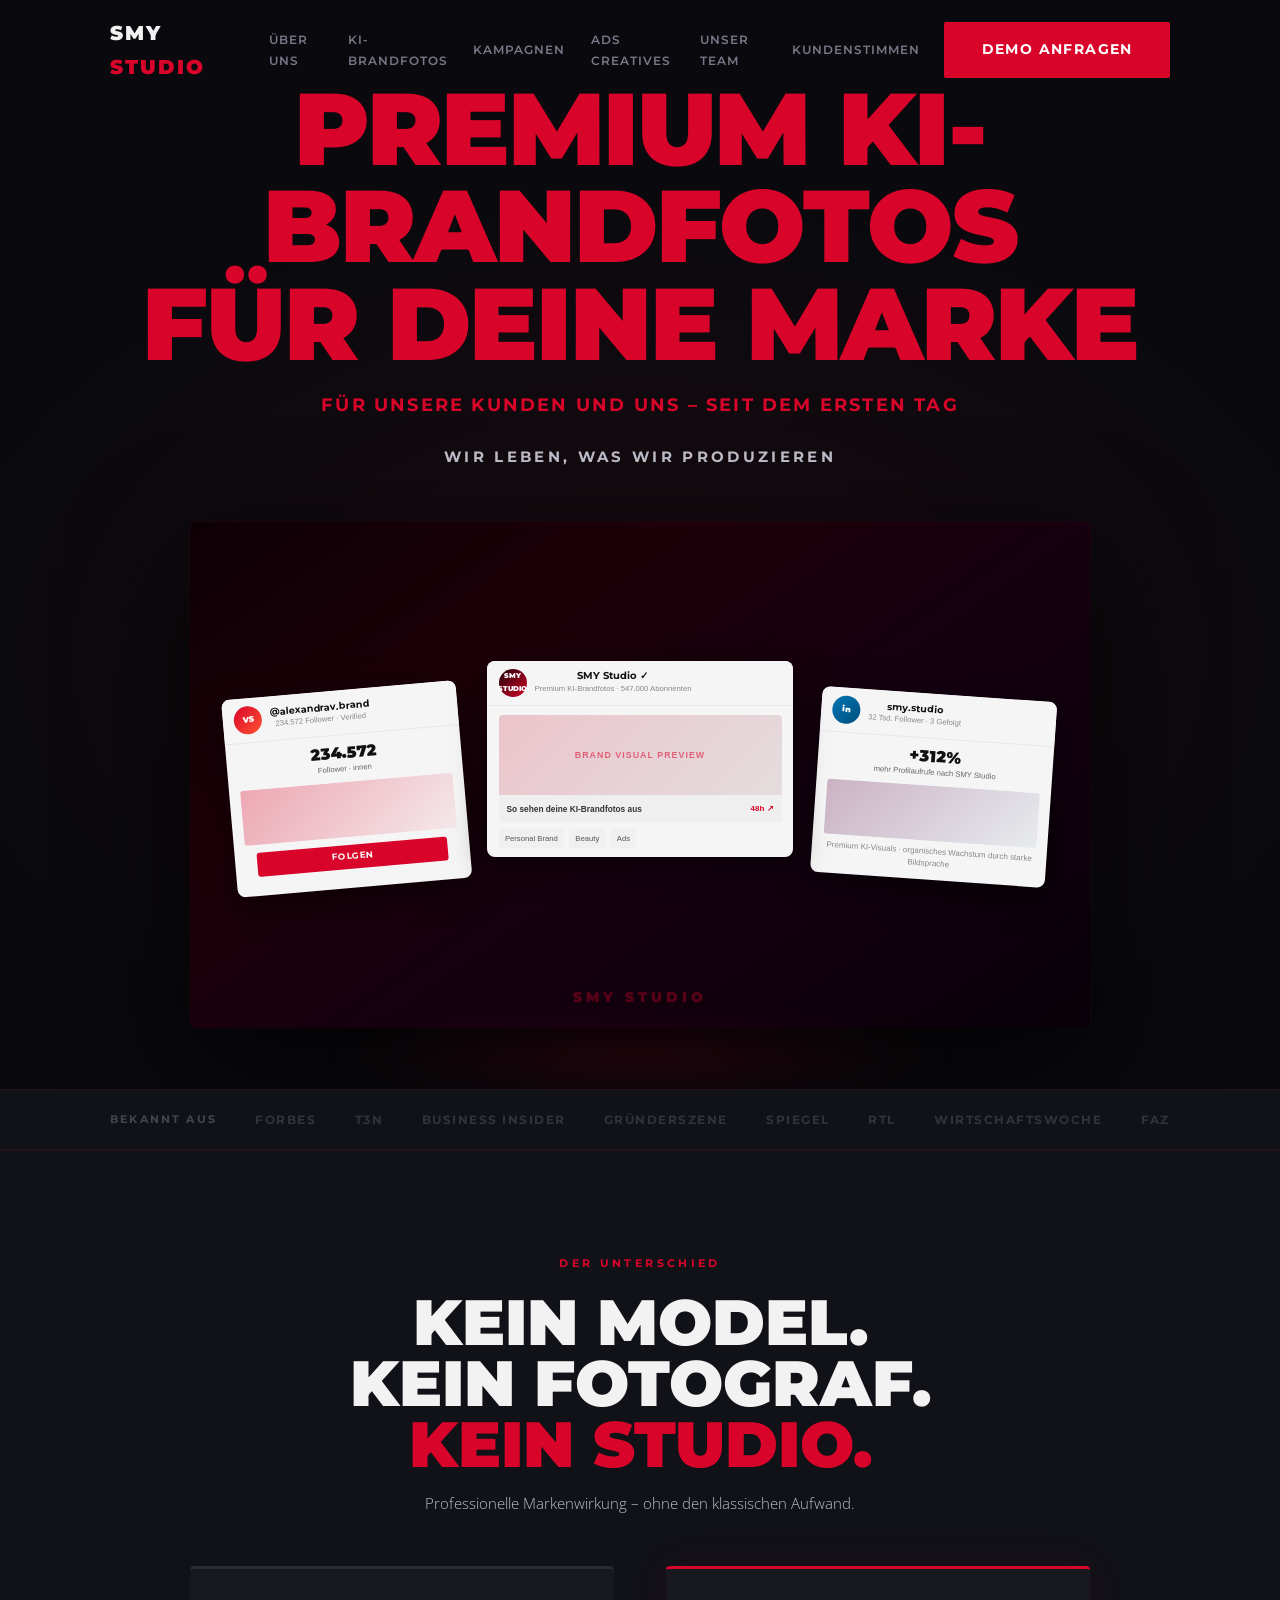
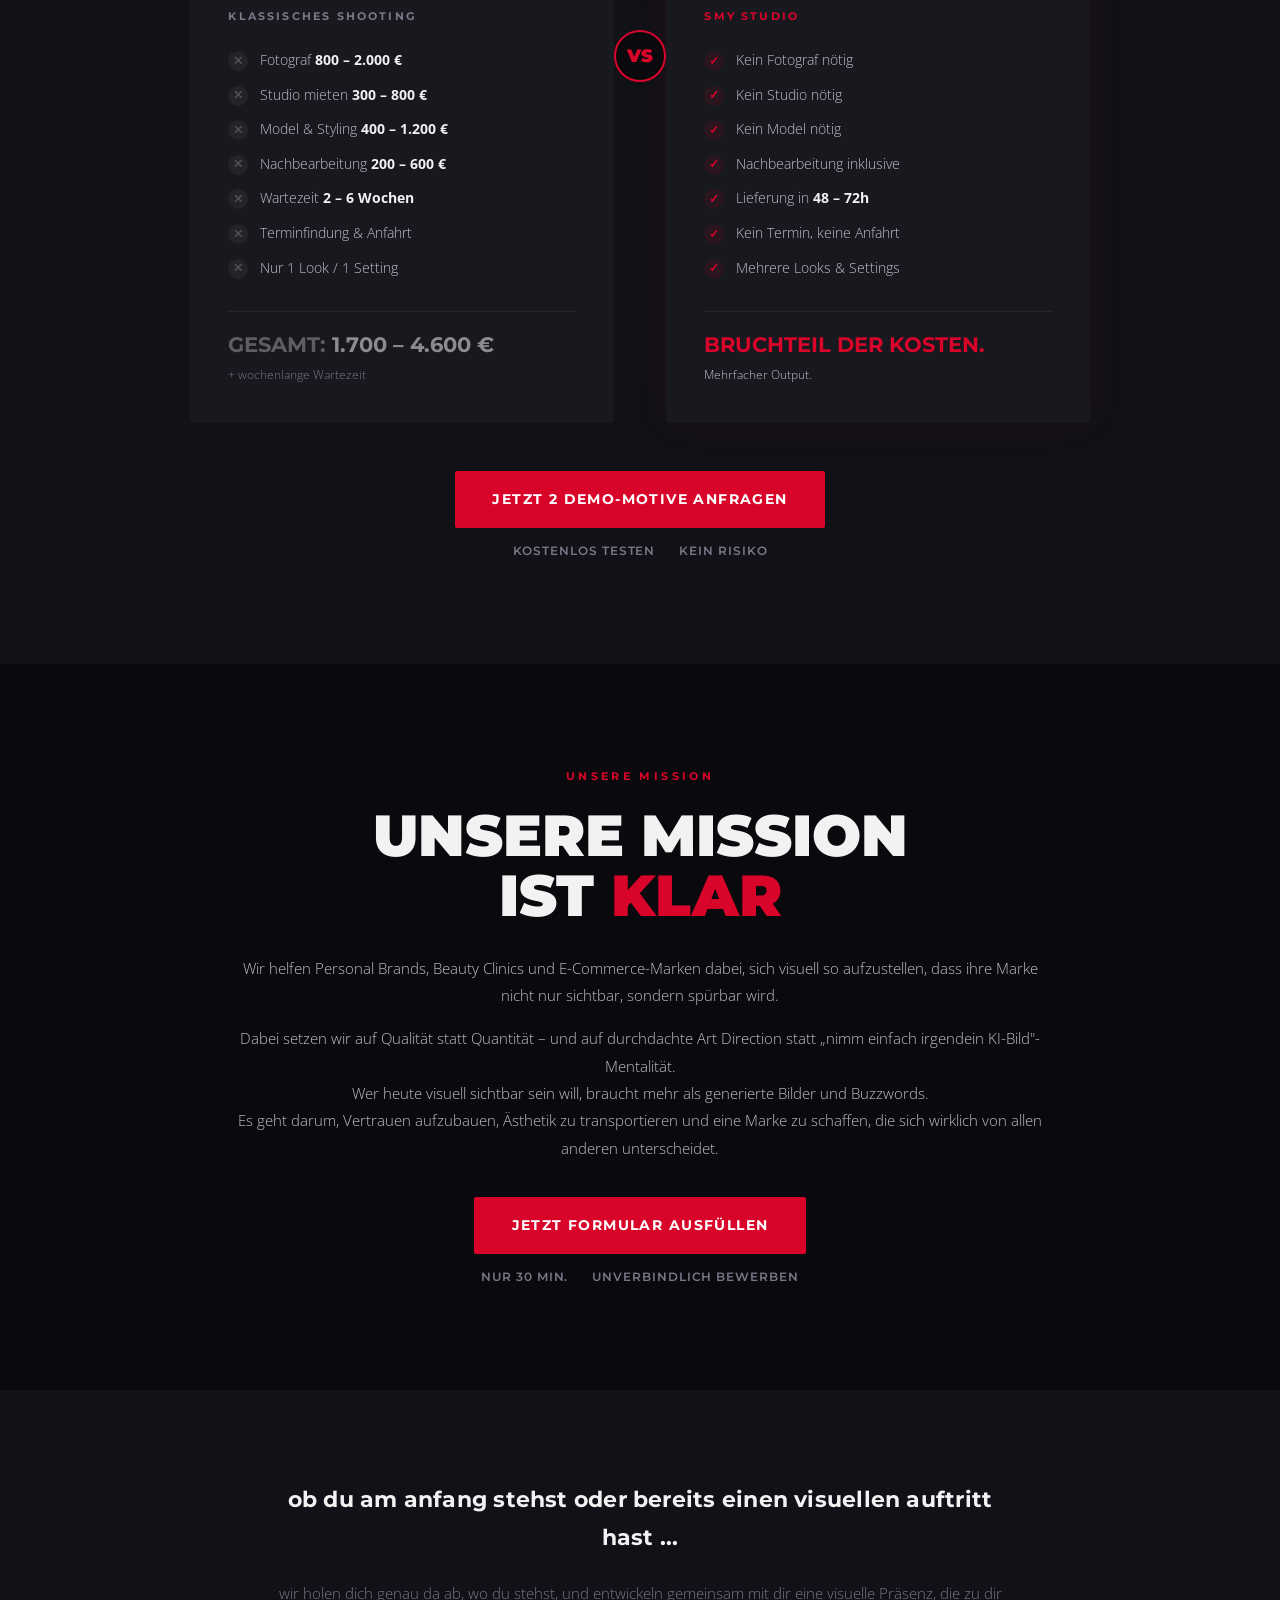
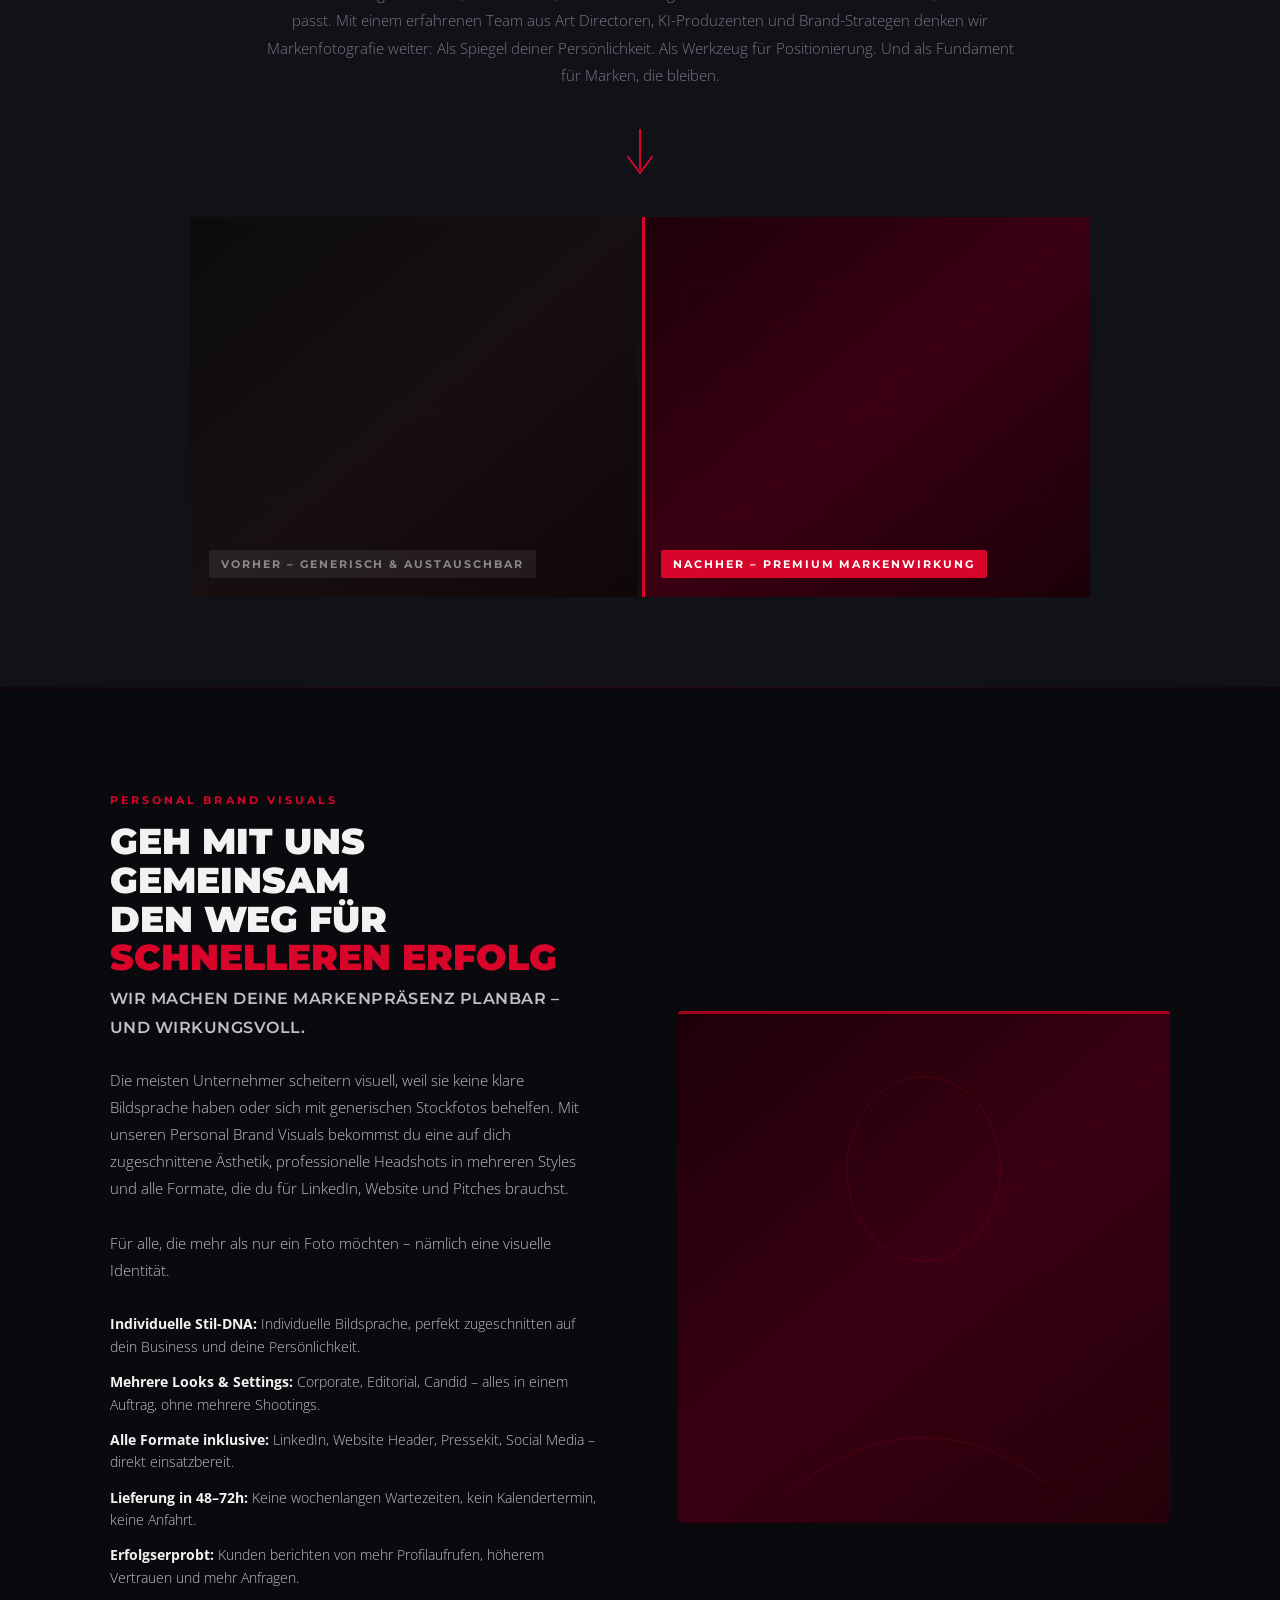
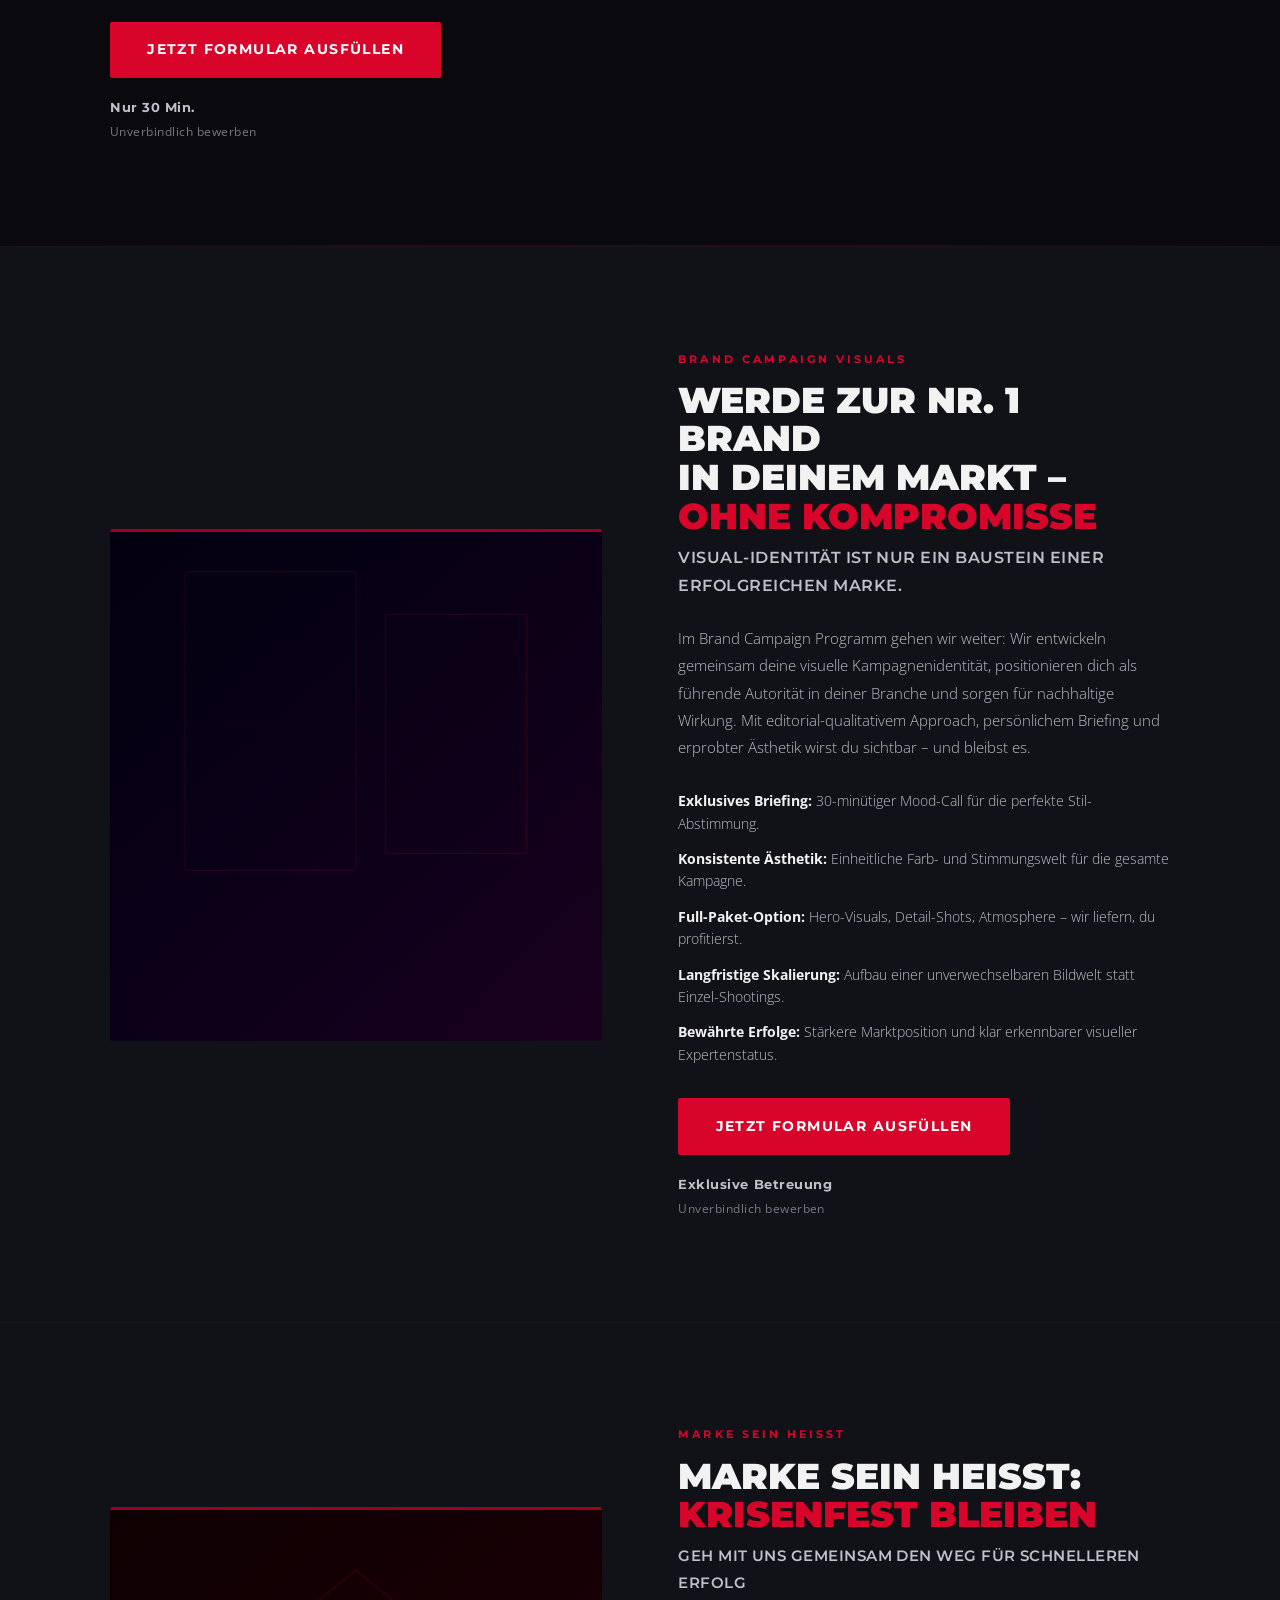
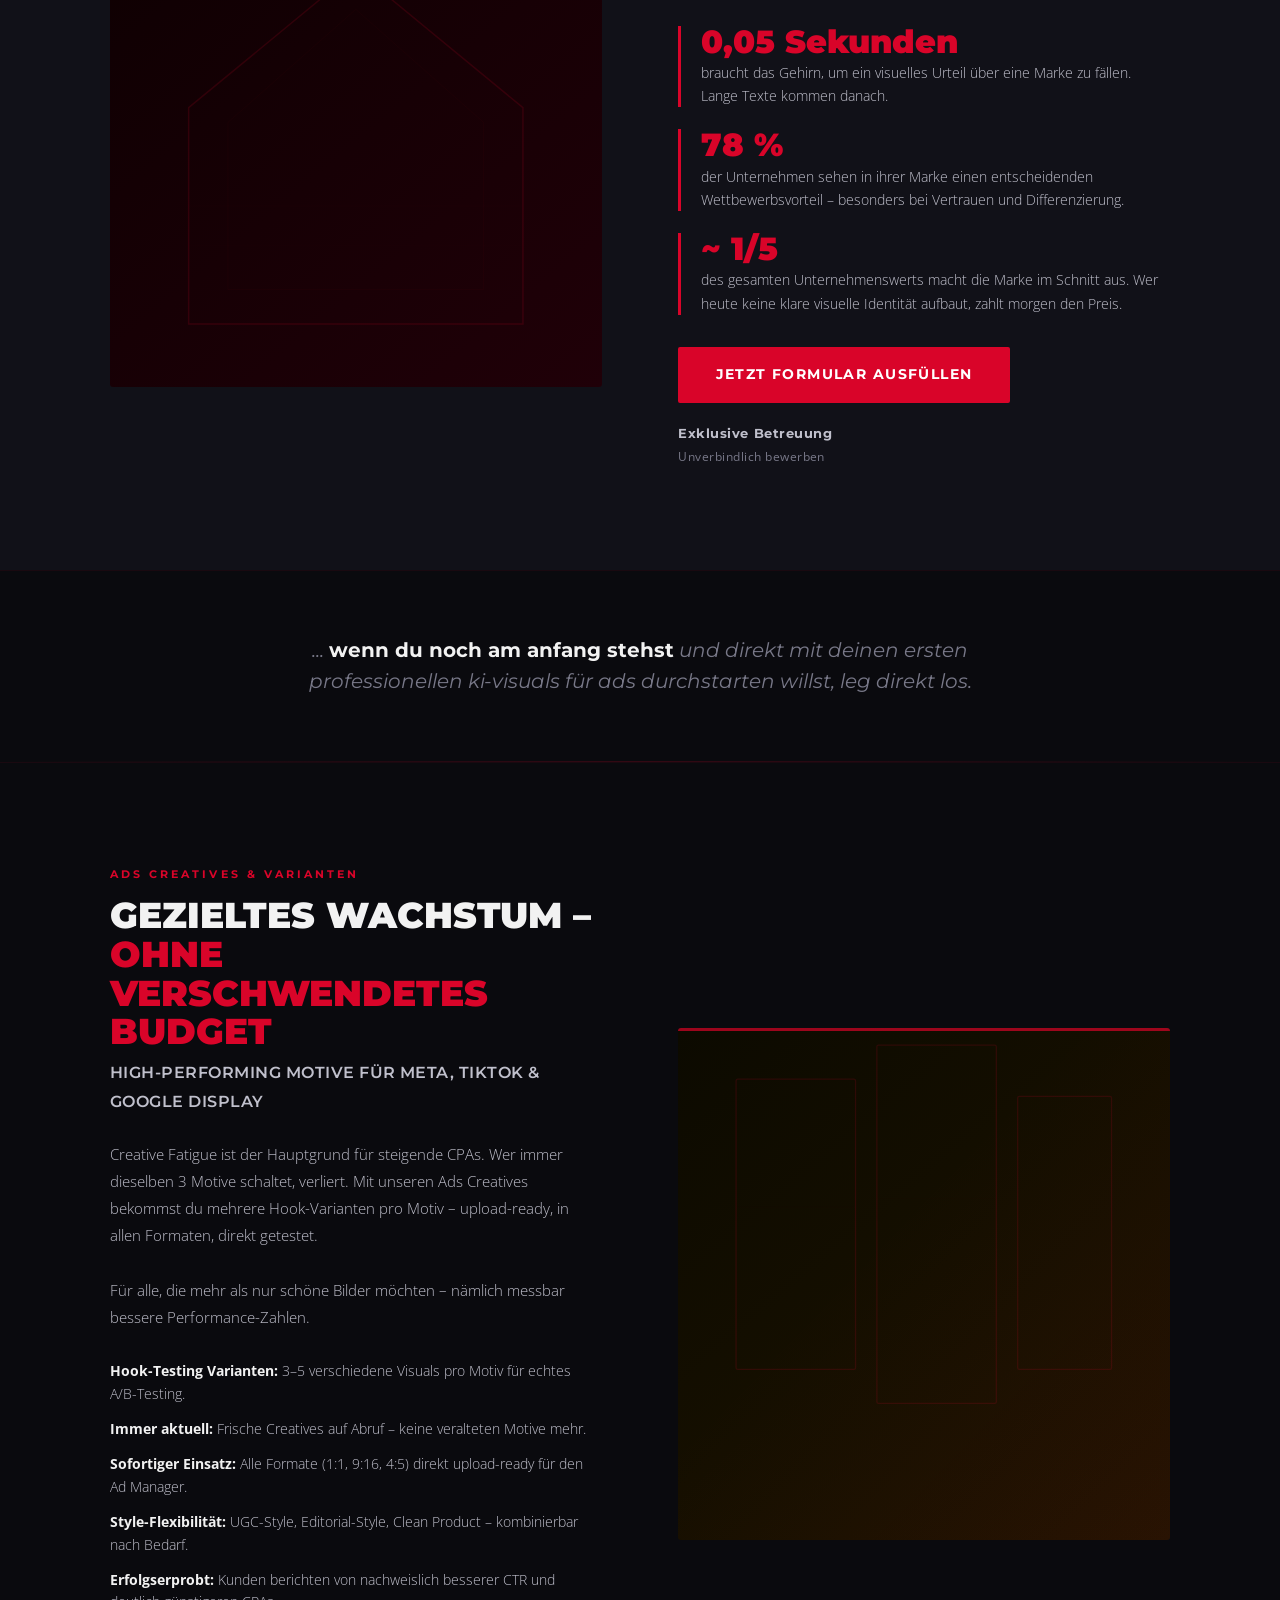
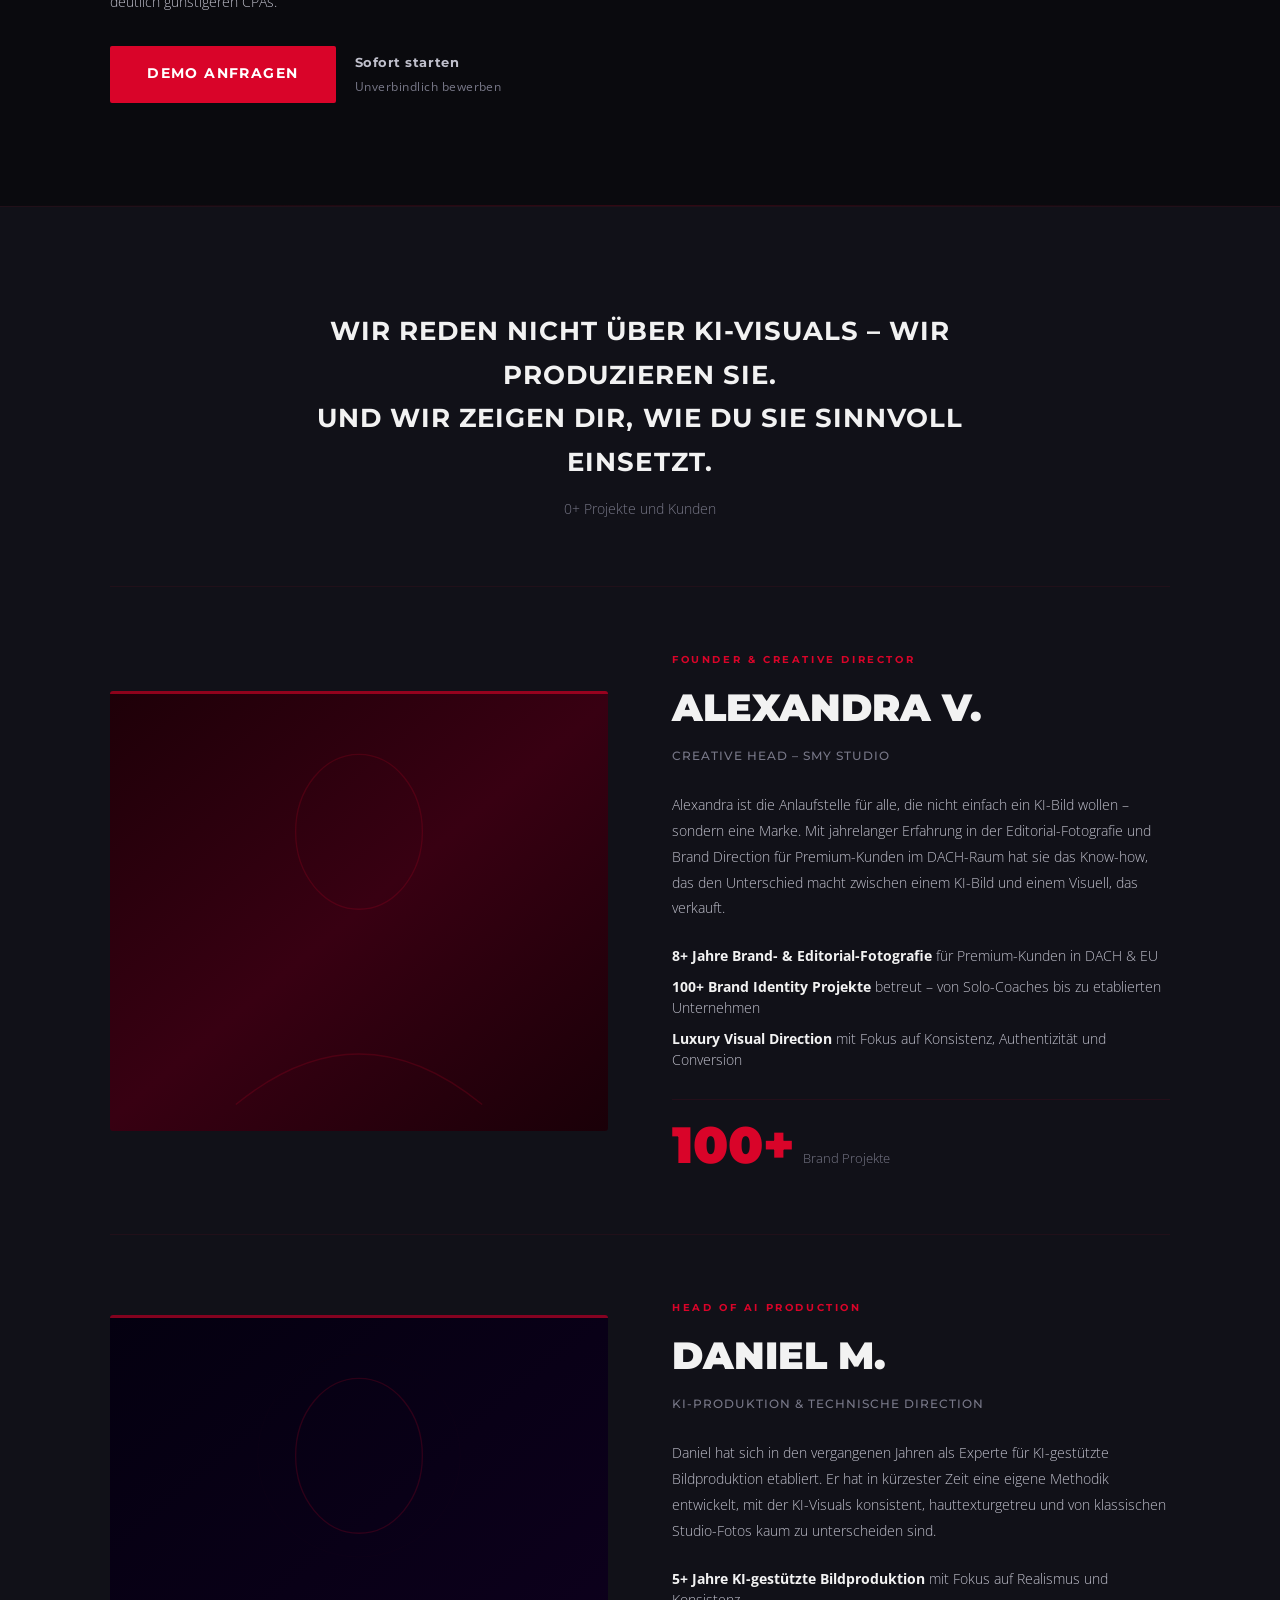
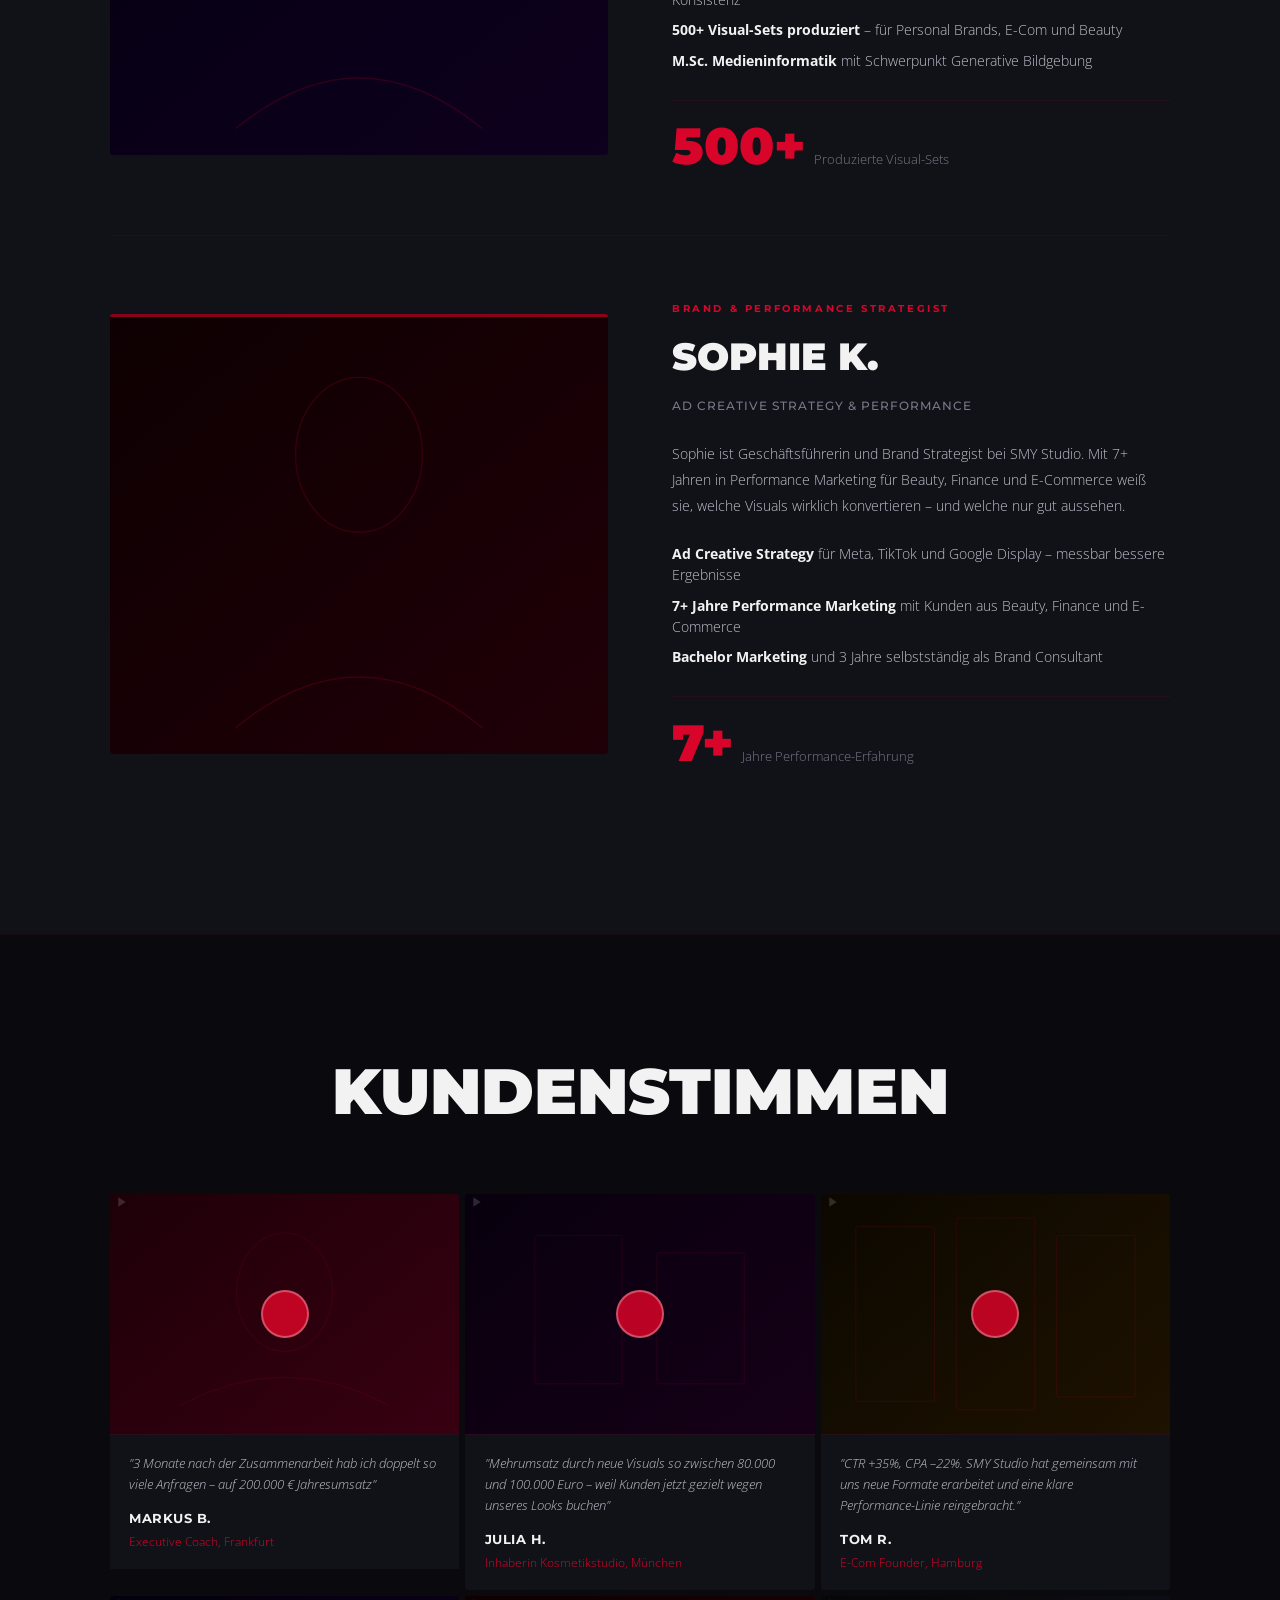
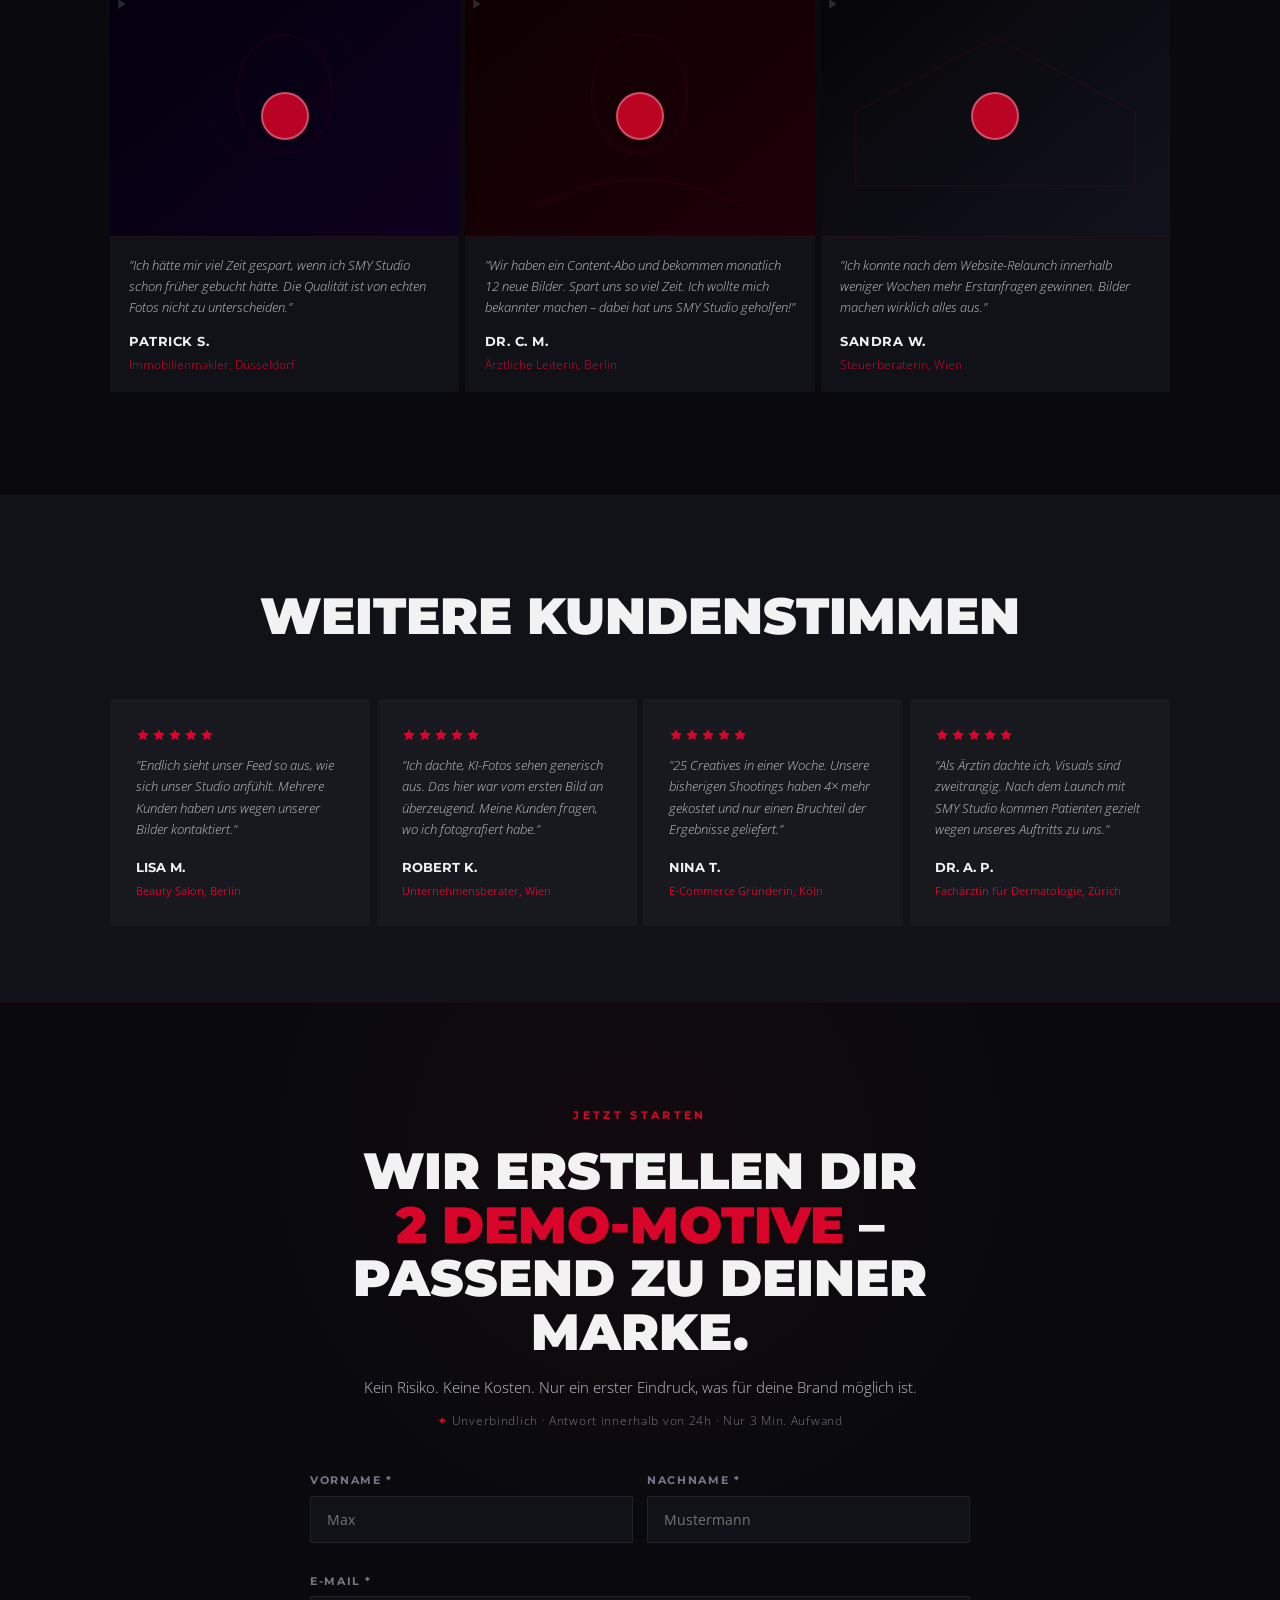
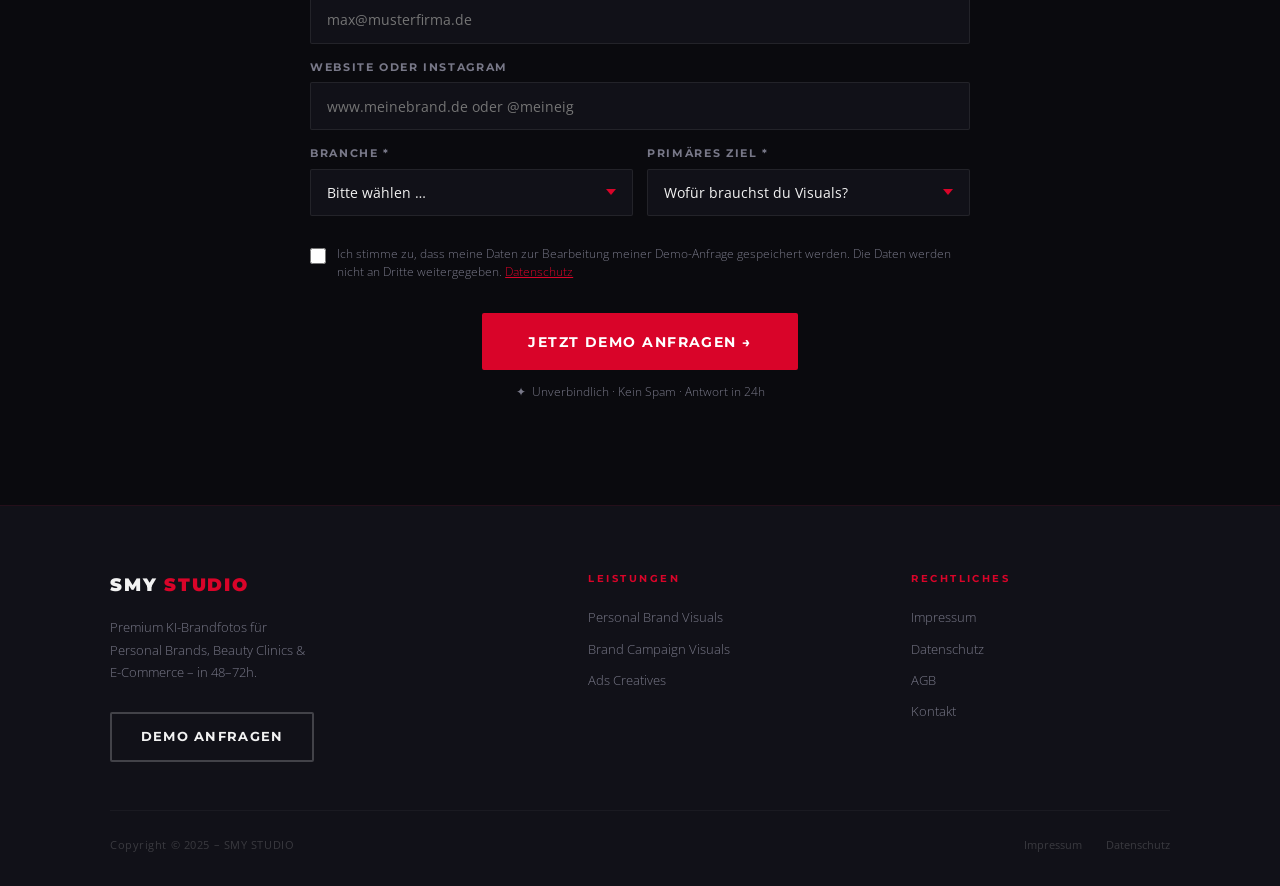
==== commit 9912342e: "add cost comparison" ====
--- a/index.html
+++ b/index.html
@@ -101,7 +101,80 @@
   </div>
 </section>
 
-
+<!-- Logo Bar -->
+<div class="logo-bar">
+  <div class="wrap">
+    <div class="lb-inner">
+      <span class="lb-label">Bekannt aus</span>
+      <div class="lb-logos">
+        <span>Forbes</span><span>t3n</span><span>Business Insider</span><span>Gründerszene</span><span>Spiegel</span><span>RTL</span><span>Wirtschaftswoche</span><span>FAZ</span>
+      </div>
+    </div>
+  </div>
+</div>
+
+
+<!-- ══ KOSTENVERGLEICH ══ -->
+<section id="kostenvergleich">
+  <div class="wrap">
+    <div class="kv-inner rv">
+      <span class="section-label">Der Unterschied</span>
+      <h2 class="kv-h2">KEIN MODEL.<br>KEIN FOTOGRAF.<br><em>KEIN STUDIO.</em></h2>
+      <p class="kv-sub">Professionelle Markenwirkung – ohne den klassischen Aufwand.</p>
+
+      <div class="kv-grid">
+
+        <!-- Links: Klassisch -->
+        <div class="kv-col kv-old">
+          <div class="kv-col-label">Klassisches Shooting</div>
+          <ul class="kv-list">
+            <li><span class="kv-x">✕</span><span>Fotograf <strong>800 – 2.000 €</strong></span></li>
+            <li><span class="kv-x">✕</span><span>Studio mieten <strong>300 – 800 €</strong></span></li>
+            <li><span class="kv-x">✕</span><span>Model & Styling <strong>400 – 1.200 €</strong></span></li>
+            <li><span class="kv-x">✕</span><span>Nachbearbeitung <strong>200 – 600 €</strong></span></li>
+            <li><span class="kv-x">✕</span><span>Wartezeit <strong>2 – 6 Wochen</strong></span></li>
+            <li><span class="kv-x">✕</span><span>Terminfindung & Anfahrt</span></li>
+            <li><span class="kv-x">✕</span><span>Nur 1 Look / 1 Setting</span></li>
+          </ul>
+          <div class="kv-total kv-total-old">
+            Gesamt: <strong>1.700 – 4.600 €</strong><br>
+            <span>+ wochenlange Wartezeit</span>
+          </div>
+        </div>
+
+        <!-- VS Badge -->
+        <div class="kv-vs">VS</div>
+
+        <!-- Rechts: SMY Studio -->
+        <div class="kv-col kv-new">
+          <div class="kv-col-label kv-col-label-new">SMY STUDIO</div>
+          <ul class="kv-list">
+            <li><span class="kv-check">✓</span><span>Kein Fotograf nötig</span></li>
+            <li><span class="kv-check">✓</span><span>Kein Studio nötig</span></li>
+            <li><span class="kv-check">✓</span><span>Kein Model nötig</span></li>
+            <li><span class="kv-check">✓</span><span>Nachbearbeitung inklusive</span></li>
+            <li><span class="kv-check">✓</span><span>Lieferung in <strong>48 – 72h</strong></span></li>
+            <li><span class="kv-check">✓</span><span>Kein Termin, keine Anfahrt</span></li>
+            <li><span class="kv-check">✓</span><span>Mehrere Looks & Settings</span></li>
+          </ul>
+          <div class="kv-total kv-total-new">
+            Bruchteil der Kosten.<br>
+            <span>Mehrfacher Output.</span>
+          </div>
+        </div>
+
+      </div>
+
+      <div class="cta-center rv d2" style="margin-top:3rem">
+        <a href="#ctaform" class="btn btn-r">Jetzt 2 Demo-Motive anfragen</a>
+        <div class="cta-badges">
+          <span class="cta-badge">Kostenlos testen</span>
+          <span class="cta-badge">Kein Risiko</span>
+        </div>
+      </div>
+    </div>
+  </div>
+</section>
 
 <!-- ══ MISSION ══ -->
 <section id="mission">
--- a/style.css
+++ b/style.css
@@ -419,4 +419,74 @@
   .ftop{grid-template-columns:1fr}
   .fbot{flex-direction:column;align-items:flex-start}
   .cta-badges{flex-direction:column;gap:.3rem}
+}
+/* ══ KOSTENVERGLEICH ══ */
+#kostenvergleich{background:var(--bk2);padding:clamp(5rem,8vw,8rem) 0;border-top:1px solid rgba(217,4,41,.08)}
+.kv-inner{max-width:900px;margin:0 auto;text-align:center}
+.kv-h2{font-family:var(--h);font-size:clamp(2.2rem,5vw,4.5rem);font-weight:900;text-transform:uppercase;line-height:.95;margin-bottom:1rem}
+.kv-h2 em{color:var(--r);font-style:normal}
+.kv-sub{font-size:clamp(.95rem,1.2vw,1.05rem);color:var(--w2);font-weight:300;margin-bottom:3rem}
+
+.kv-grid{display:grid;grid-template-columns:1fr auto 1fr;gap:0;align-items:start;text-align:left;position:relative}
+
+/* VS Badge */
+.kv-vs{
+  font-family:var(--h);font-size:1.1rem;font-weight:900;
+  color:var(--r);
+  width:52px;height:52px;border-radius:50%;
+  border:2px solid var(--r);
+  display:flex;align-items:center;justify-content:center;
+  margin-top:4rem;
+  background:var(--bk);
+  position:relative;z-index:2;
+  flex-shrink:0;
+}
+
+.kv-col{
+  background:var(--bk3);
+  border-radius:4px;
+  padding:clamp(1.5rem,3vw,2.5rem);
+}
+.kv-old{border-top:3px solid rgba(255,255,255,.08)}
+.kv-new{border-top:3px solid var(--r);box-shadow:0 0 40px rgba(217,4,41,.08)}
+
+.kv-col-label{
+  font-family:var(--h);font-size:.68rem;font-weight:700;
+  letter-spacing:.2em;text-transform:uppercase;
+  color:var(--w3);margin-bottom:1.5rem;
+}
+.kv-col-label-new{color:var(--r)}
+
+.kv-list{display:flex;flex-direction:column;gap:.85rem;margin-bottom:2rem}
+.kv-list li{display:flex;align-items:flex-start;gap:.75rem;font-size:clamp(.88rem,1.1vw,.96rem);color:var(--w2);font-weight:300;line-height:1.4}
+.kv-list li strong{color:var(--w);font-weight:700}
+
+.kv-x{
+  font-size:.75rem;font-weight:700;color:rgba(255,255,255,.2);
+  background:rgba(255,255,255,.05);border-radius:50%;
+  width:20px;height:20px;display:flex;align-items:center;justify-content:center;
+  flex-shrink:0;margin-top:1px;
+}
+.kv-check{
+  font-size:.75rem;font-weight:700;color:var(--r);
+  background:rgba(217,4,41,.1);border-radius:50%;
+  width:20px;height:20px;display:flex;align-items:center;justify-content:center;
+  flex-shrink:0;margin-top:1px;
+}
+
+.kv-total{
+  border-top:1px solid rgba(255,255,255,.06);
+  padding-top:1.2rem;
+  font-family:var(--h);font-size:clamp(1rem,1.8vw,1.3rem);font-weight:700;
+  text-transform:uppercase;line-height:1.3;
+}
+.kv-total span{font-family:var(--b);font-size:.78rem;font-weight:300;text-transform:none;color:var(--w3)}
+.kv-total-old{color:rgba(255,255,255,.3)}
+.kv-total-old strong{color:rgba(255,255,255,.5)}
+.kv-total-new{color:var(--r)}
+.kv-total-new span{color:var(--w2)}
+
+@media(max-width:768px){
+  .kv-grid{grid-template-columns:1fr;gap:1rem}
+  .kv-vs{margin:0 auto}
 }
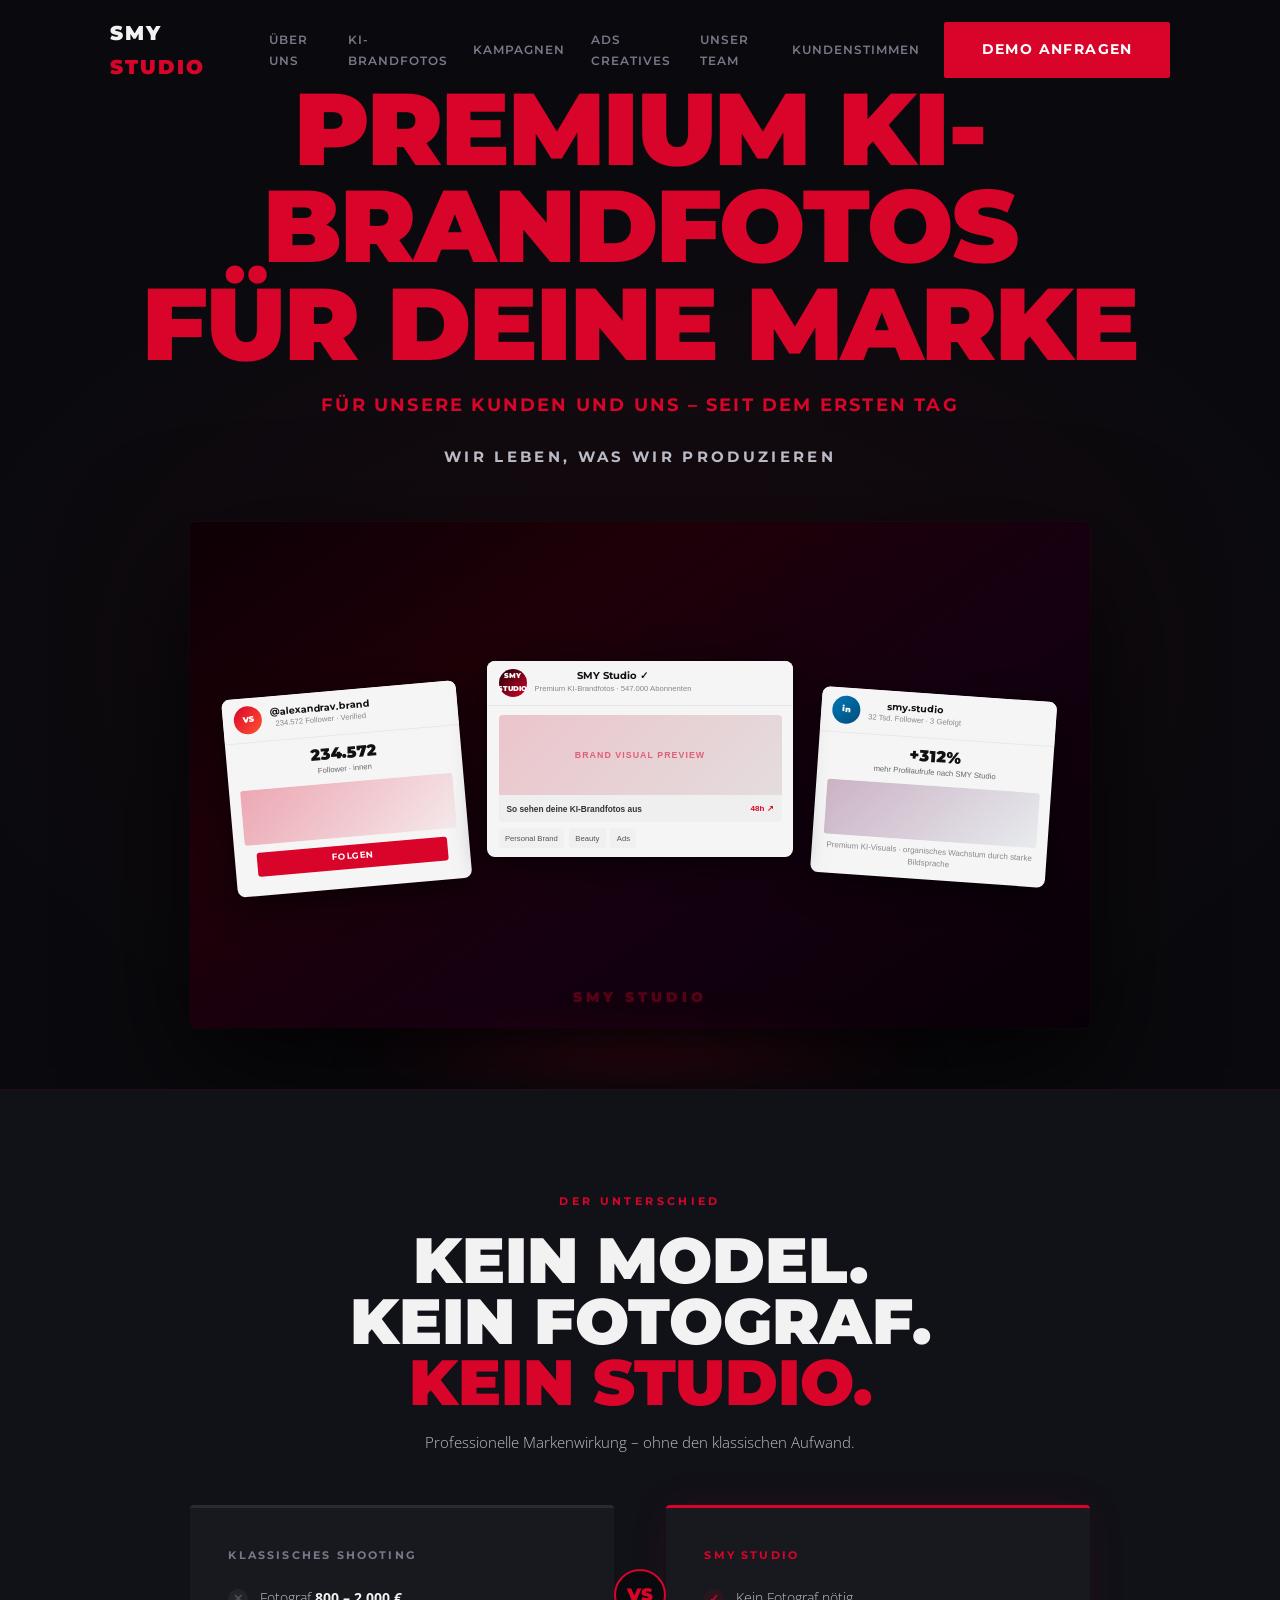
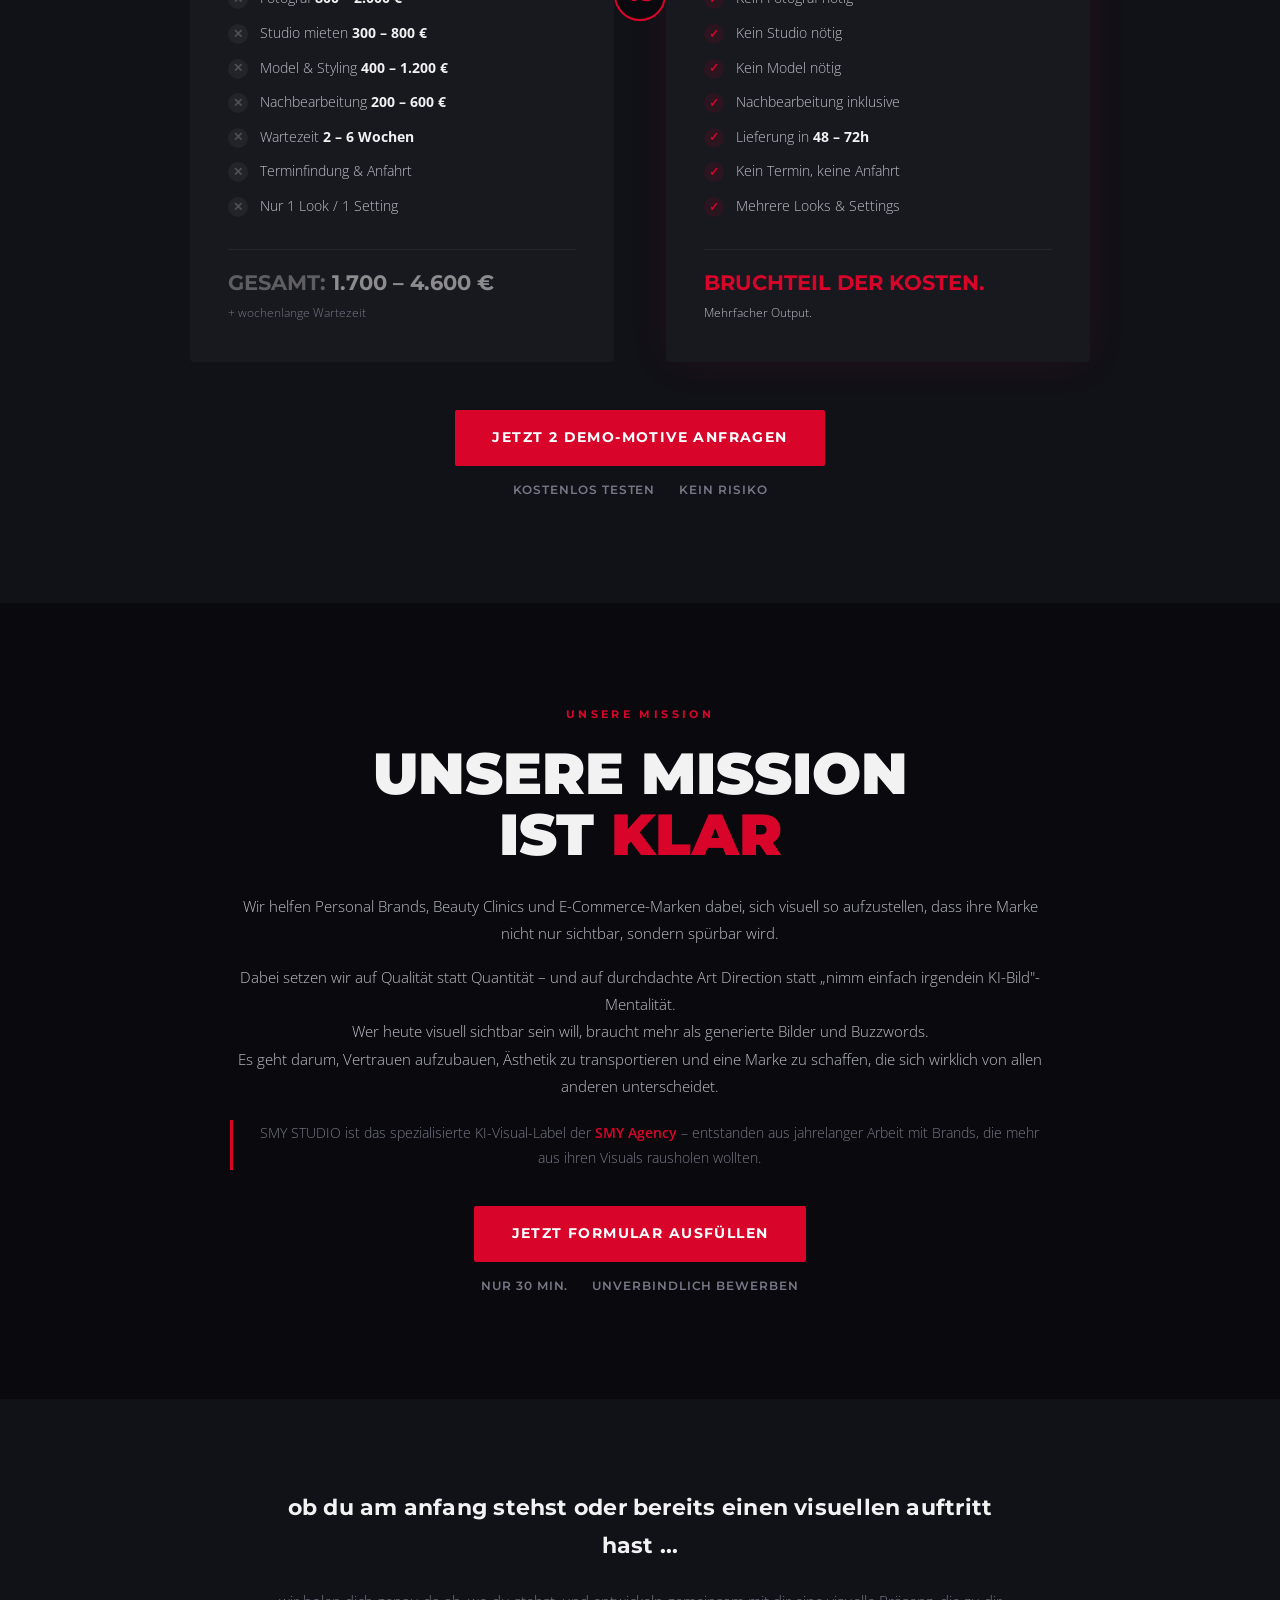
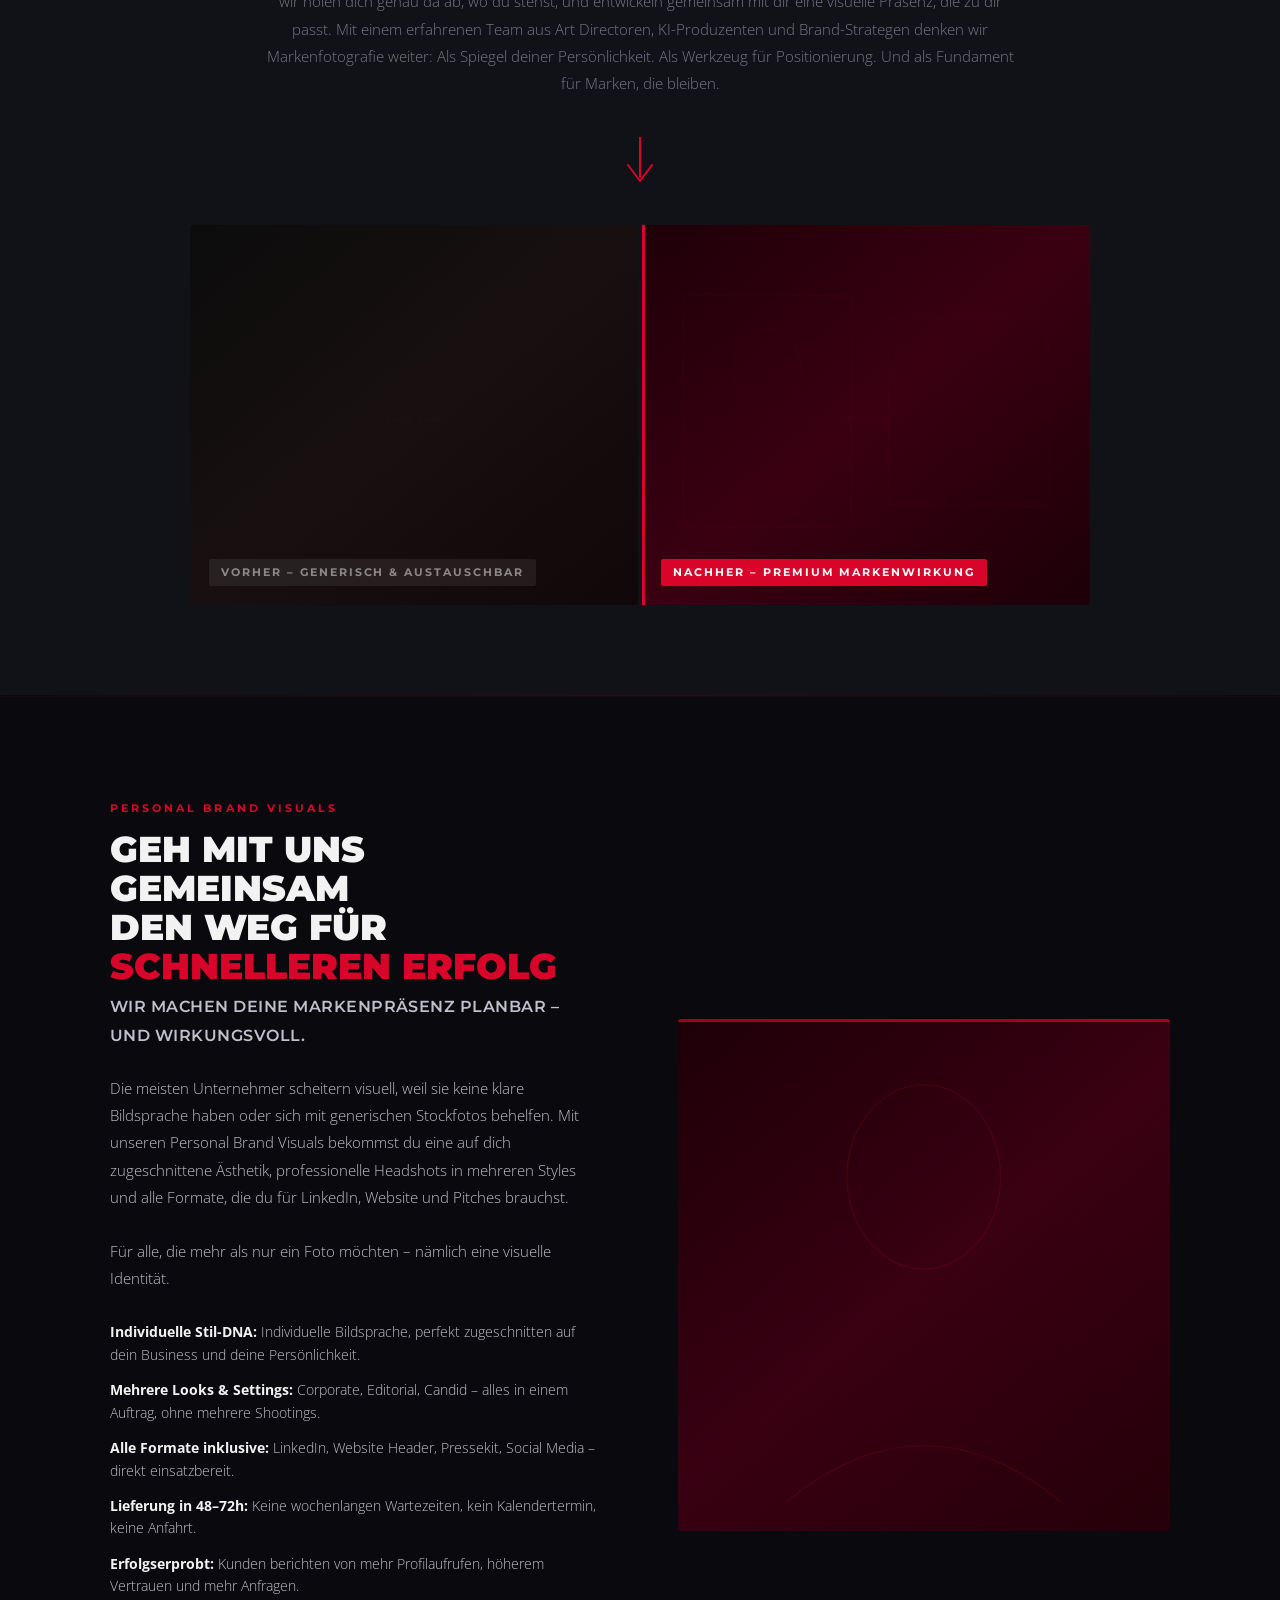
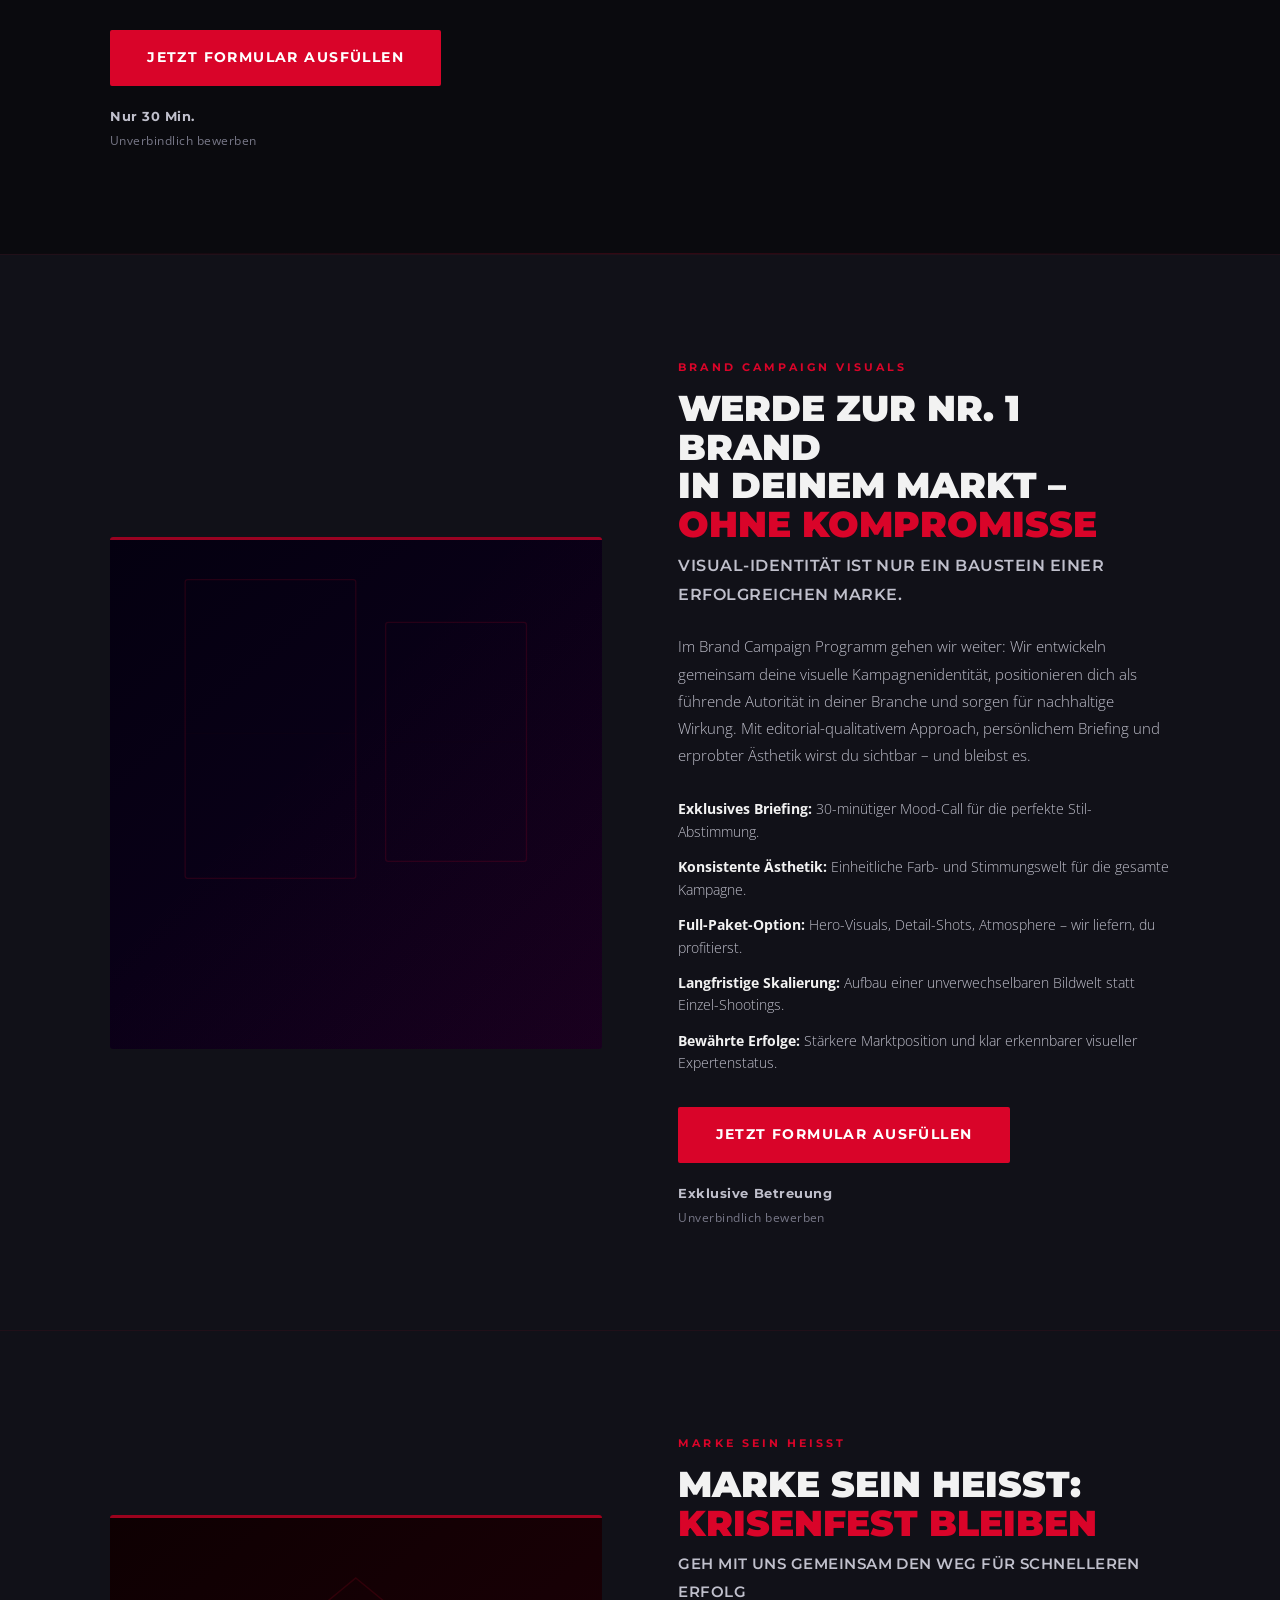
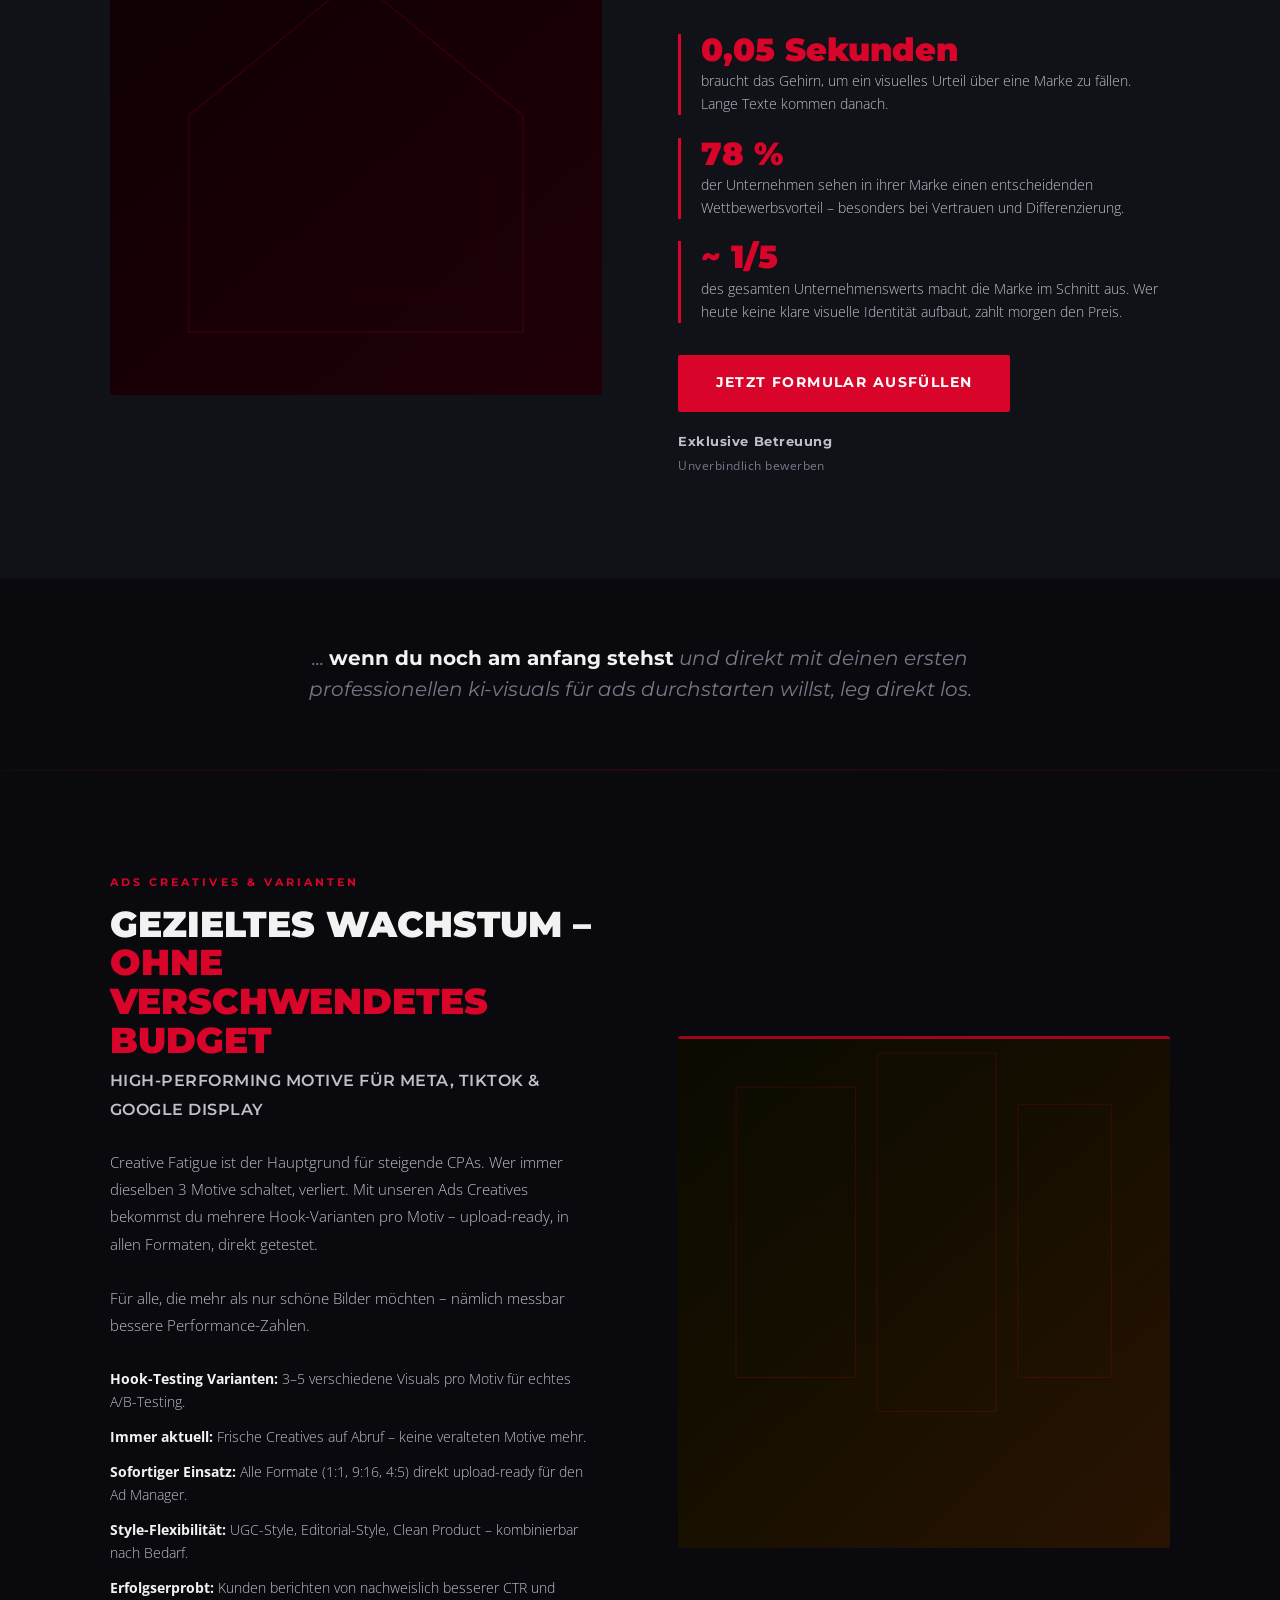
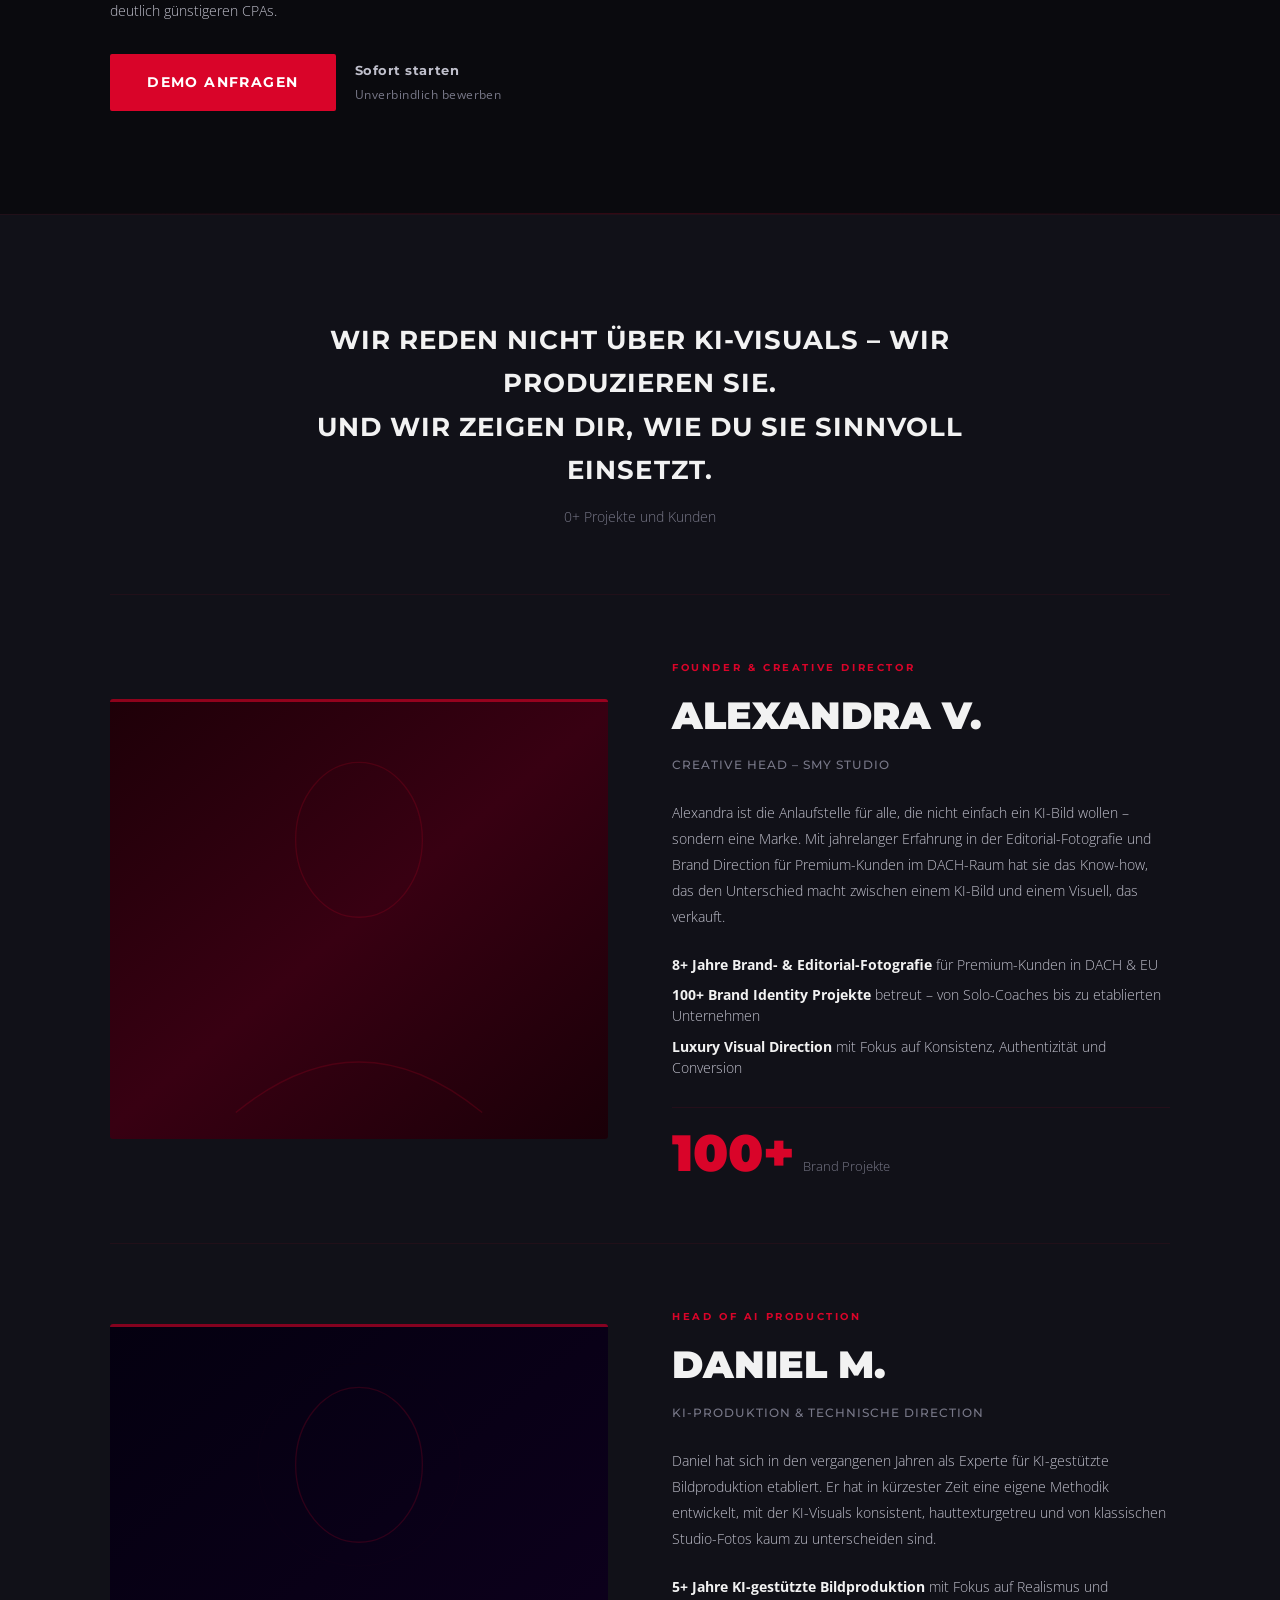
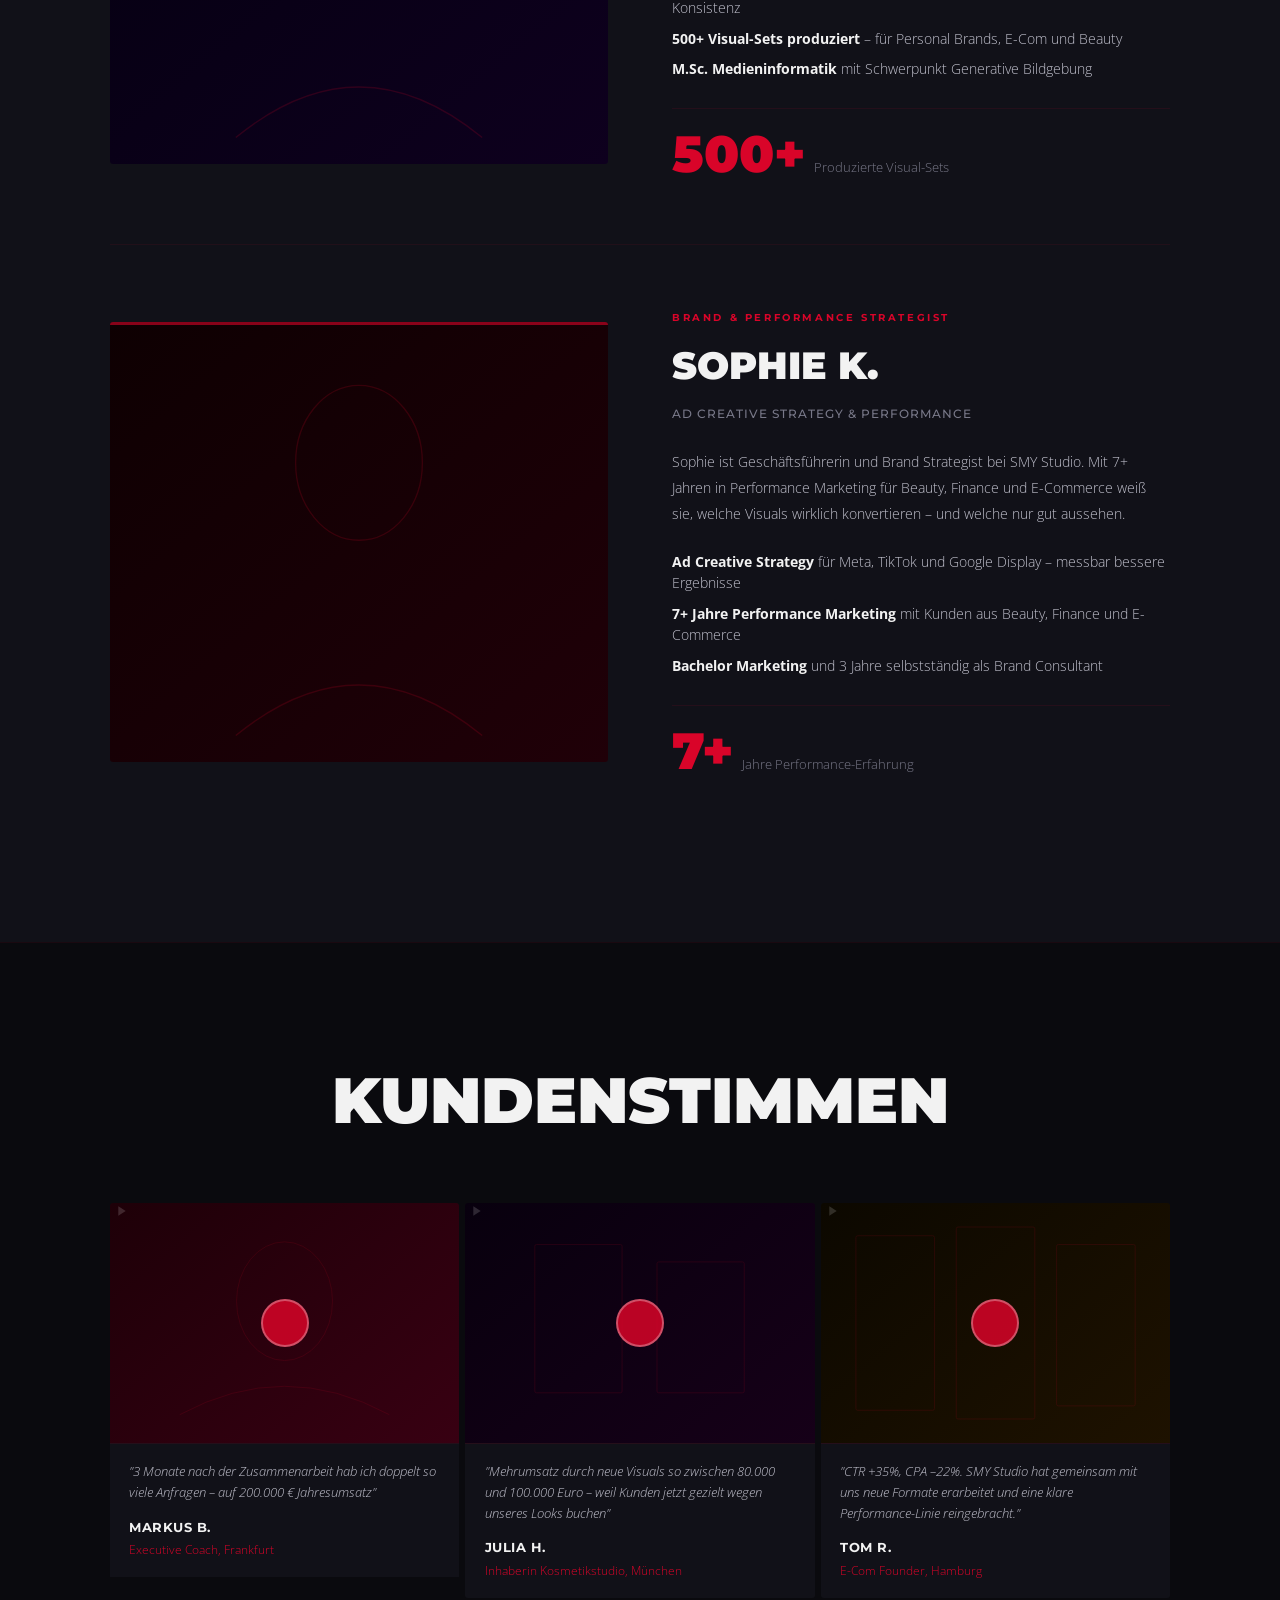
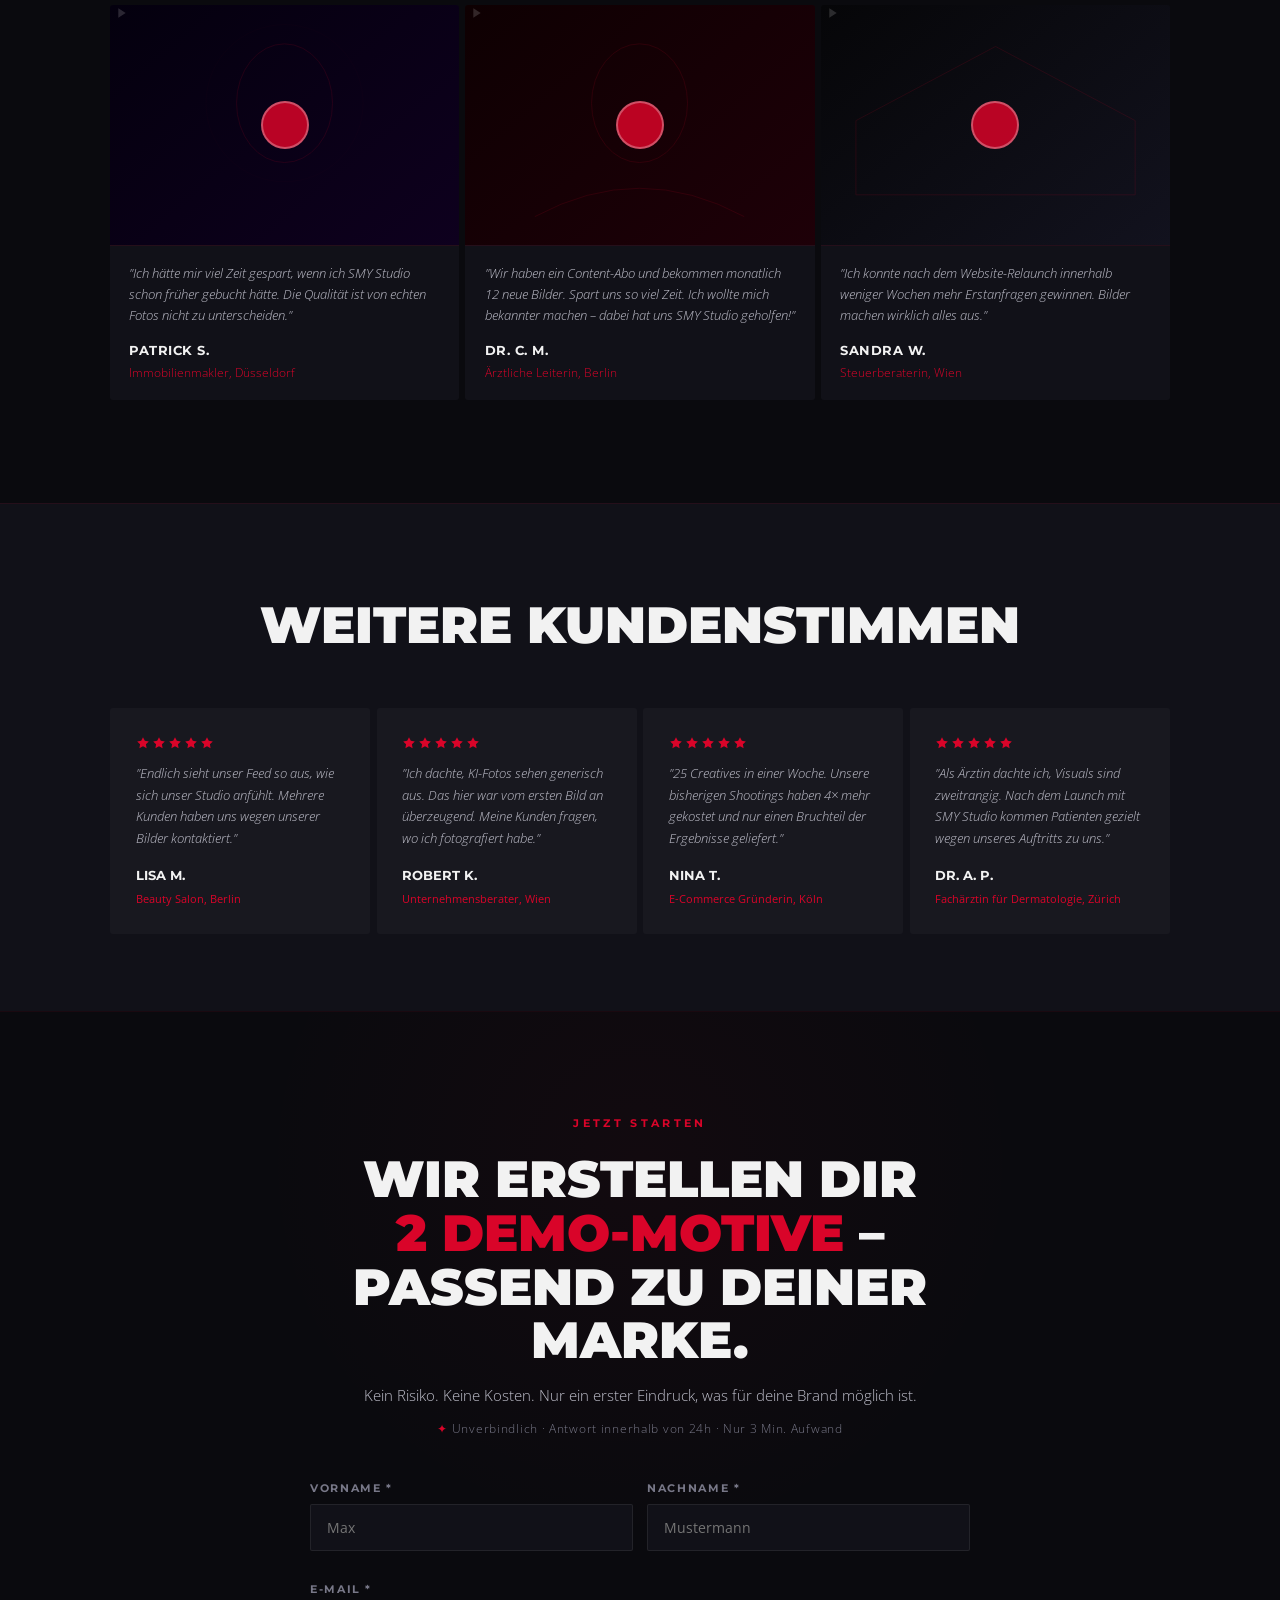
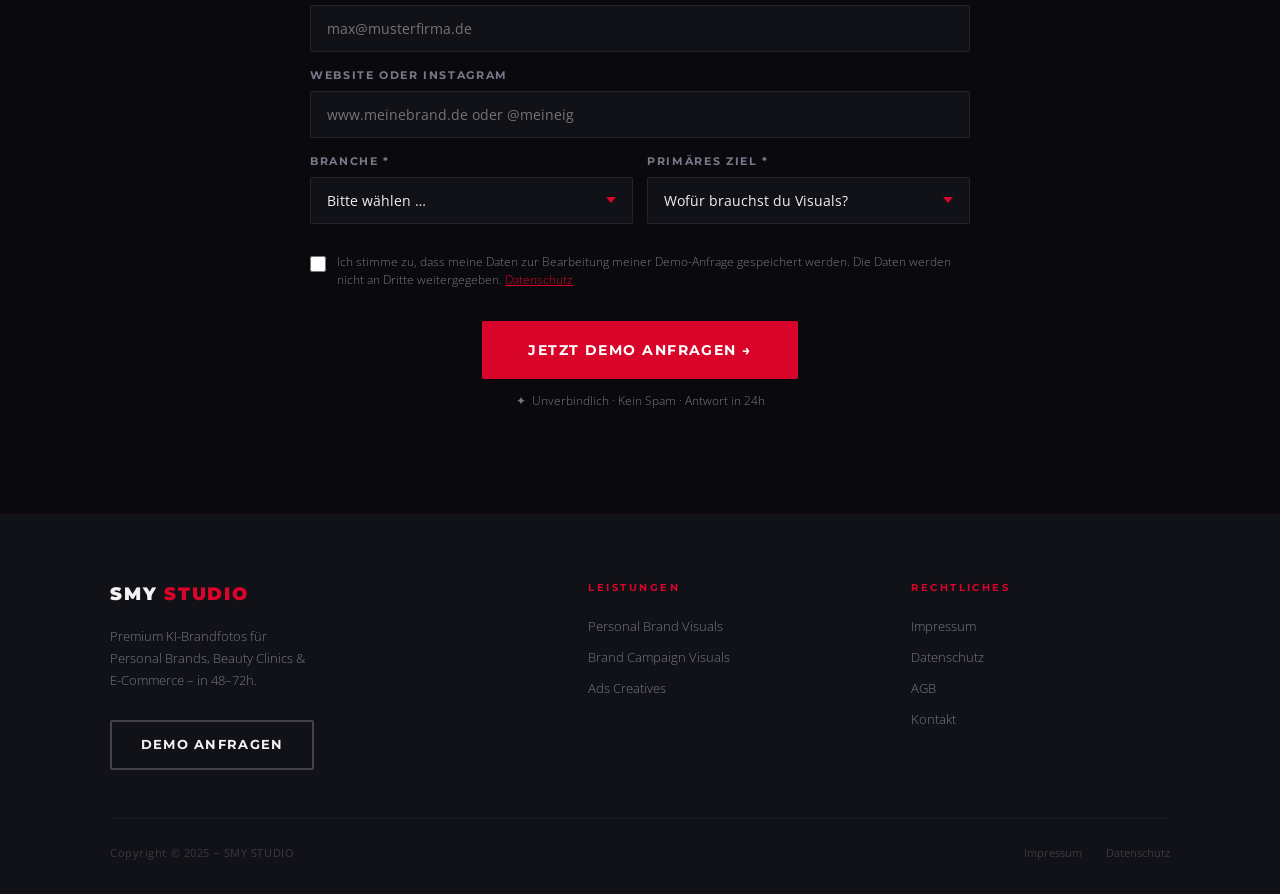
==== commit 98499dbf: "add SMY Agency reference" ====
--- a/index.html
+++ b/index.html
@@ -101,17 +101,6 @@
   </div>
 </section>
 
-<!-- Logo Bar -->
-<div class="logo-bar">
-  <div class="wrap">
-    <div class="lb-inner">
-      <span class="lb-label">Bekannt aus</span>
-      <div class="lb-logos">
-        <span>Forbes</span><span>t3n</span><span>Business Insider</span><span>Gründerszene</span><span>Spiegel</span><span>RTL</span><span>Wirtschaftswoche</span><span>FAZ</span>
-      </div>
-    </div>
-  </div>
-</div>
 
 
 <!-- ══ KOSTENVERGLEICH ══ -->
@@ -187,6 +176,7 @@
         <p>Dabei setzen wir auf Qualität statt Quantität – und auf durchdachte Art Direction statt „nimm einfach irgendein KI-Bild"-Mentalität.<br>
         Wer heute visuell sichtbar sein will, braucht mehr als generierte Bilder und Buzzwords.<br>
         Es geht darum, Vertrauen aufzubauen, Ästhetik zu transportieren und eine Marke zu schaffen, die sich wirklich von allen anderen unterscheidet.</p>
+        <p class="mission-agency">SMY STUDIO ist das spezialisierte KI-Visual-Label der <a href="https://smyagency.de" target="_blank" rel="noopener">SMY Agency</a> – entstanden aus jahrelanger Arbeit mit Brands, die mehr aus ihren Visuals rausholen wollten.</p>
       </div>
       <div class="cta-center rv d2">
         <a href="#ctaform" class="btn btn-r">Jetzt Formular ausfüllen</a>
--- a/style.css
+++ b/style.css
@@ -489,4 +489,35 @@
 @media(max-width:768px){
   .kv-grid{grid-template-columns:1fr;gap:1rem}
   .kv-vs{margin:0 auto}
-}+}
+
+/* ── SMY Agency References ── */
+.mission-agency{
+  margin-top:1.2rem;
+  font-size:clamp(.88rem,1.1vw,.95rem);
+  color:var(--w3);
+  font-weight:300;
+  border-left:3px solid var(--r);
+  padding-left:1rem;
+}
+.mission-agency a{
+  color:var(--r);
+  text-decoration:none;
+  font-weight:600;
+  transition:opacity .2s;
+}
+.mission-agency a:hover{opacity:.75}
+
+.fagency{
+  font-size:.75rem;
+  color:var(--w3);
+  margin-top:.5rem !important;
+  font-weight:300;
+}
+.fagency a{
+  color:var(--w3);
+  text-decoration:none;
+  border-bottom:1px solid rgba(217,4,41,.3);
+  transition:color .2s,border-color .2s;
+}
+.fagency a:hover{color:var(--r);border-color:var(--r)}
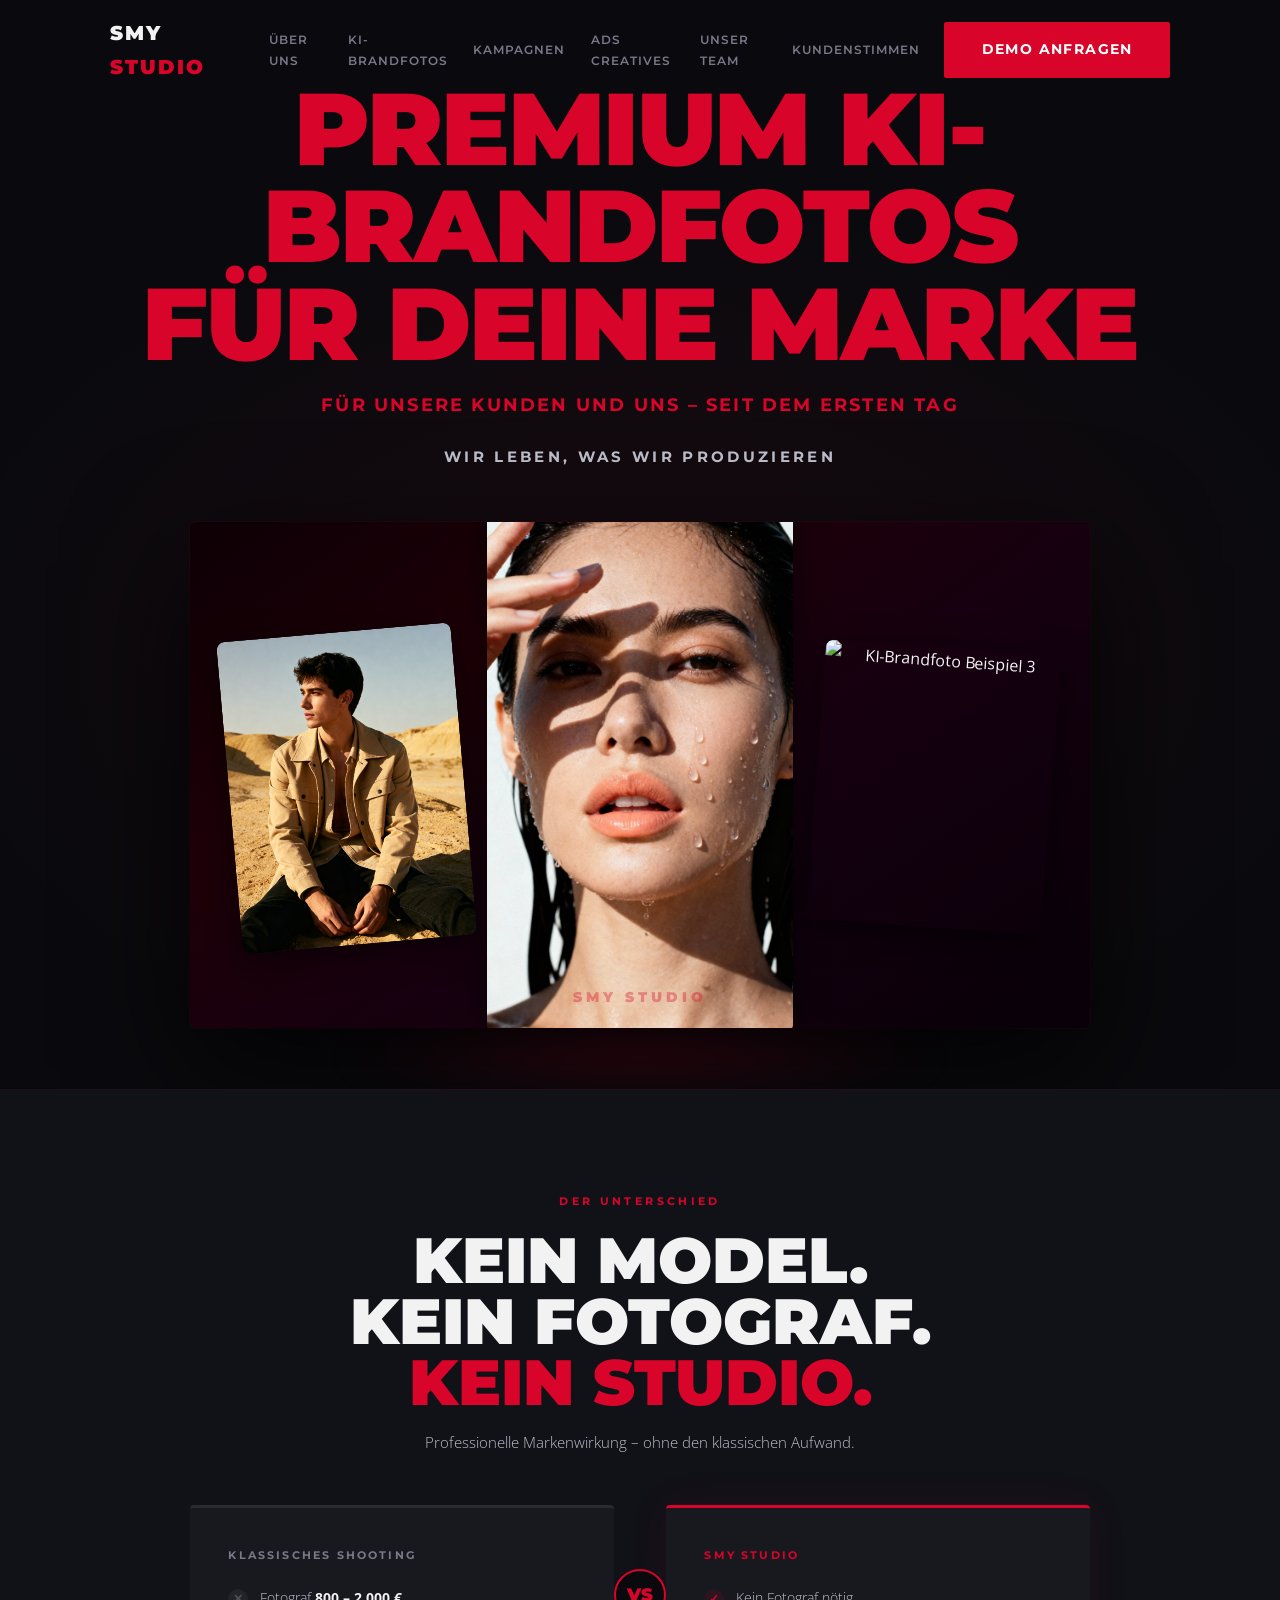
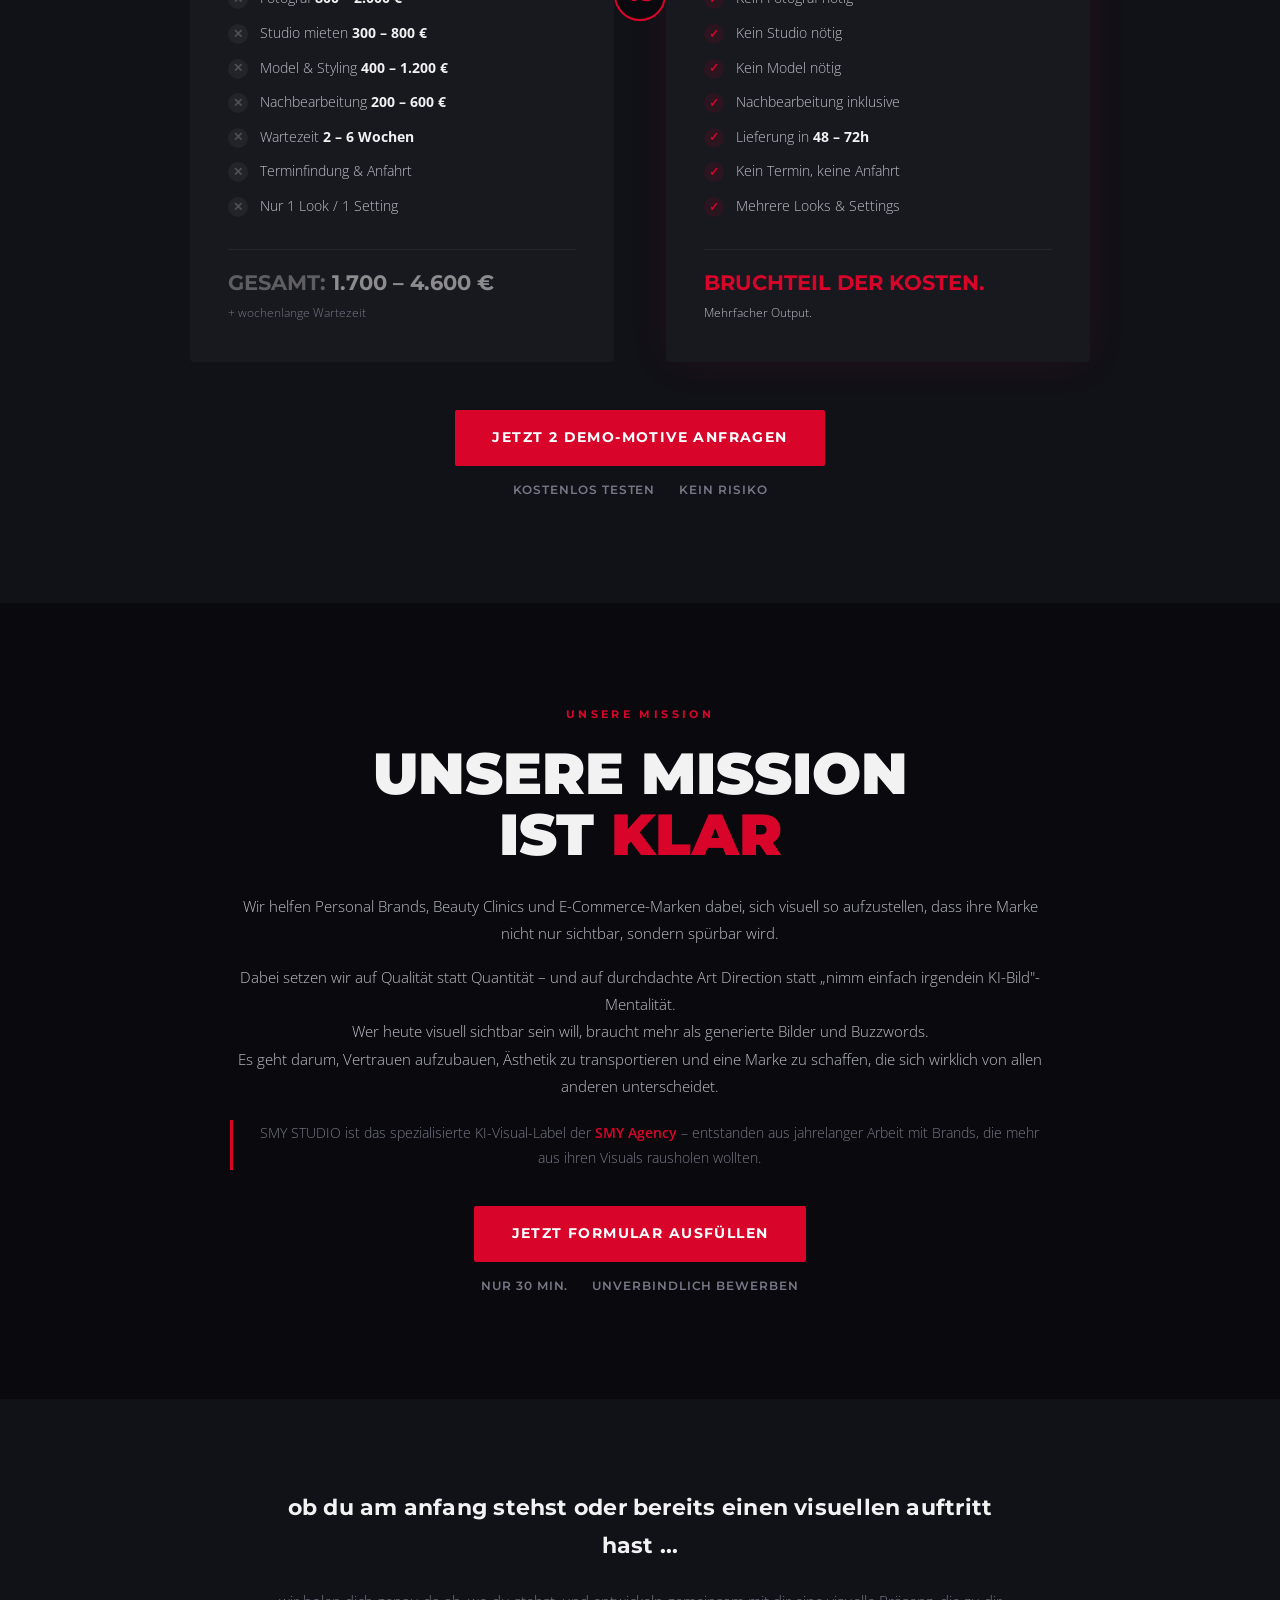
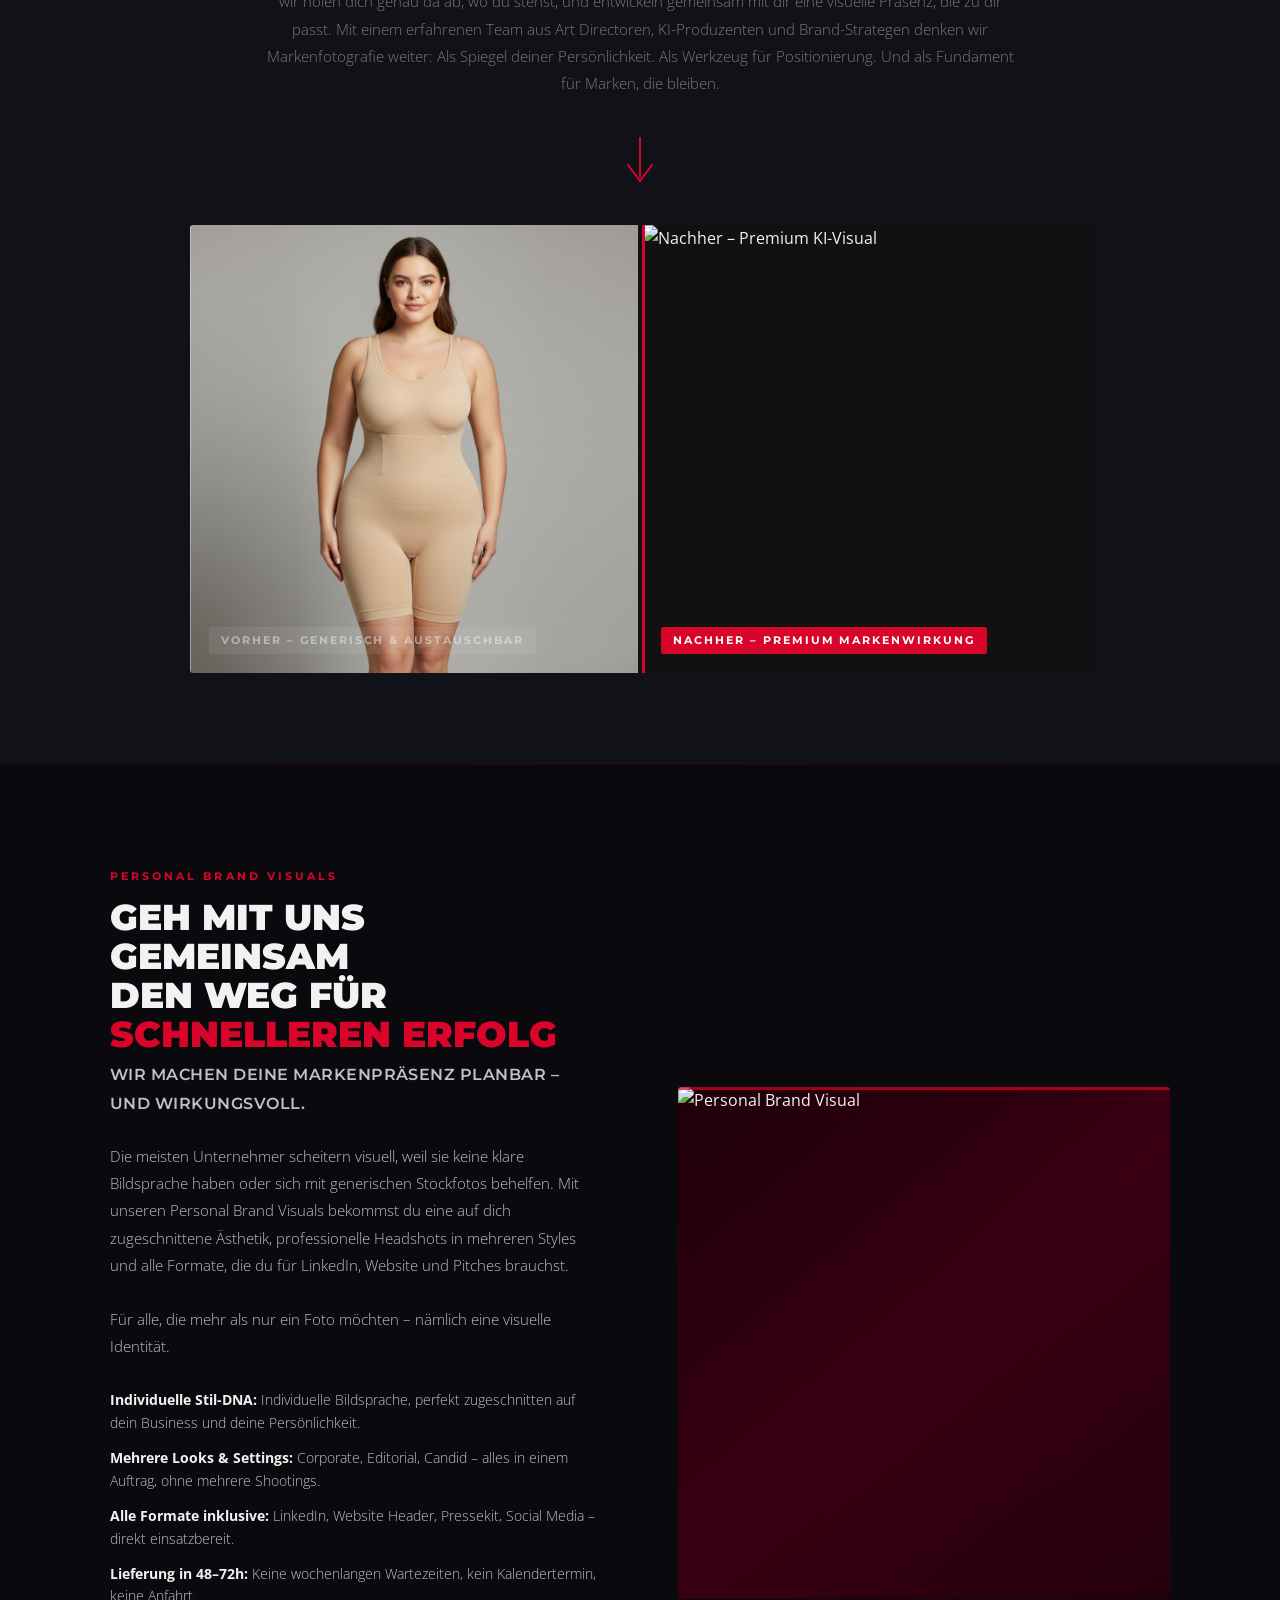
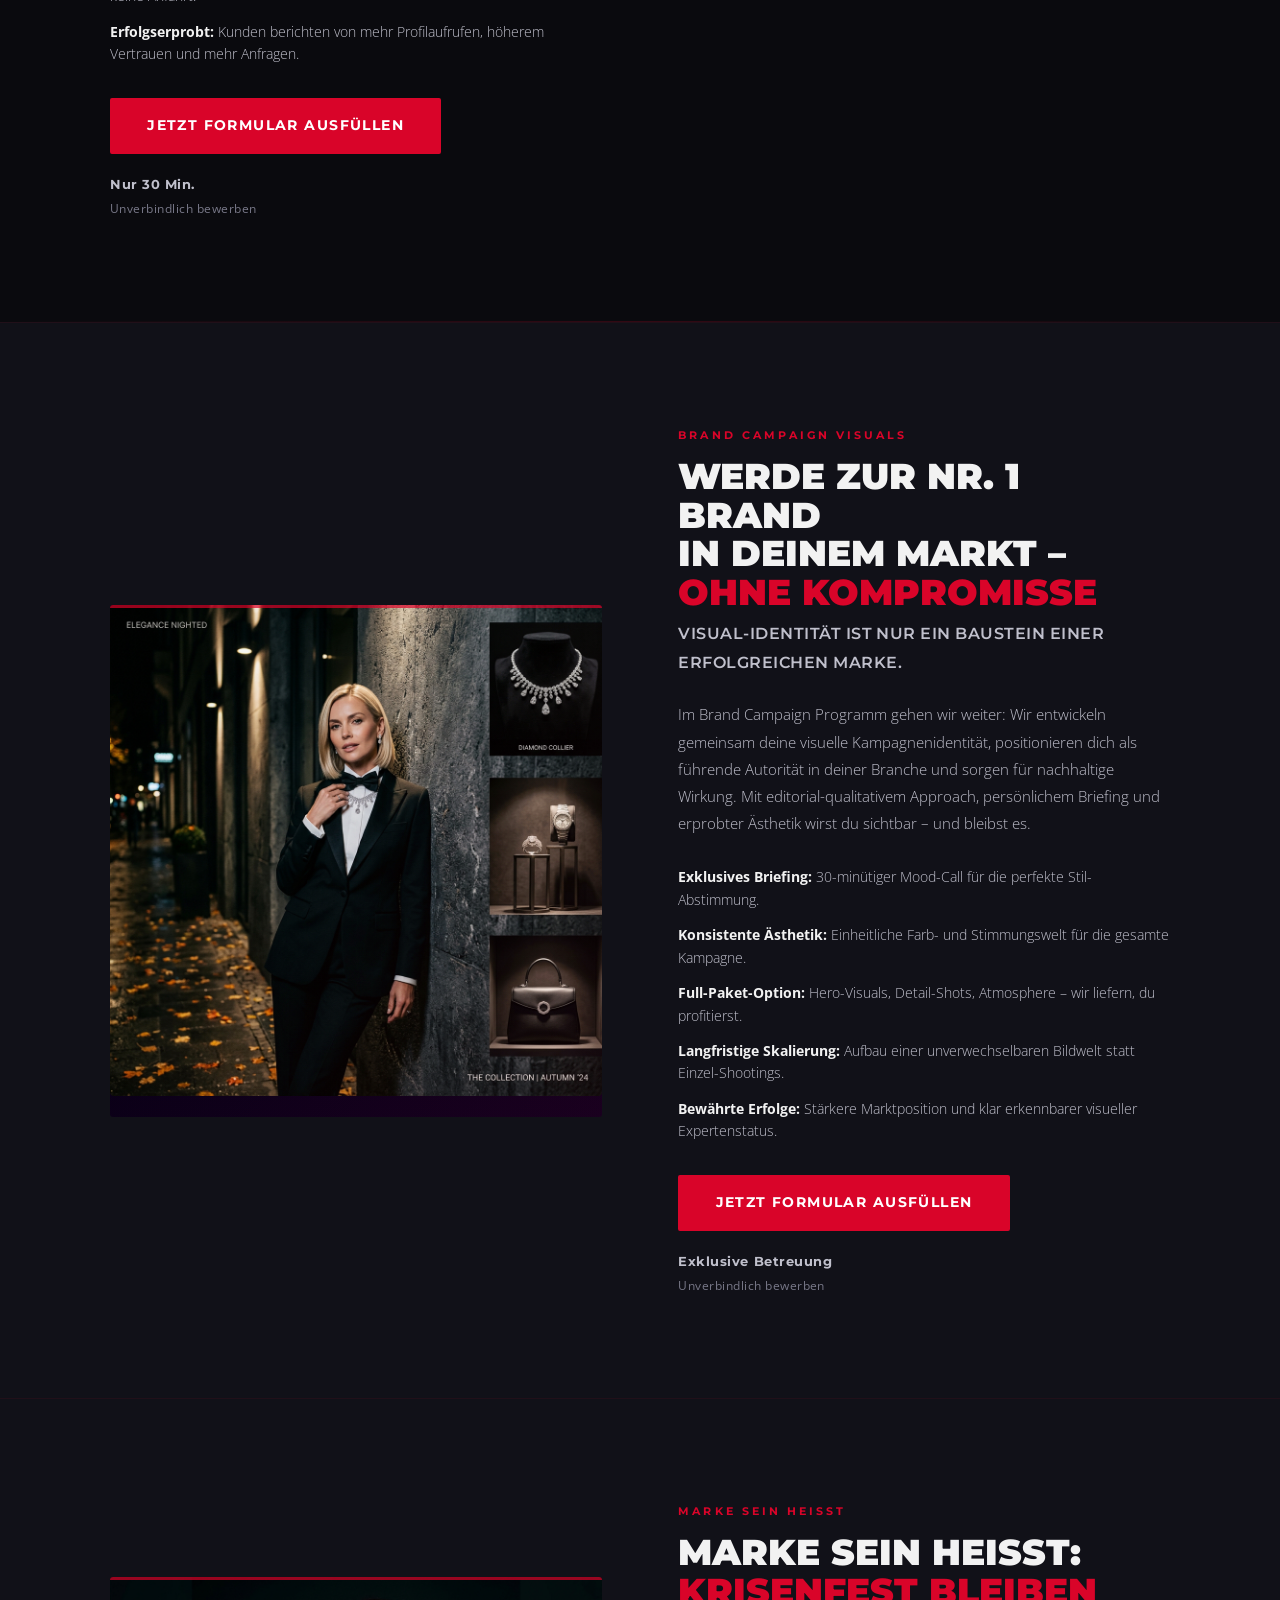
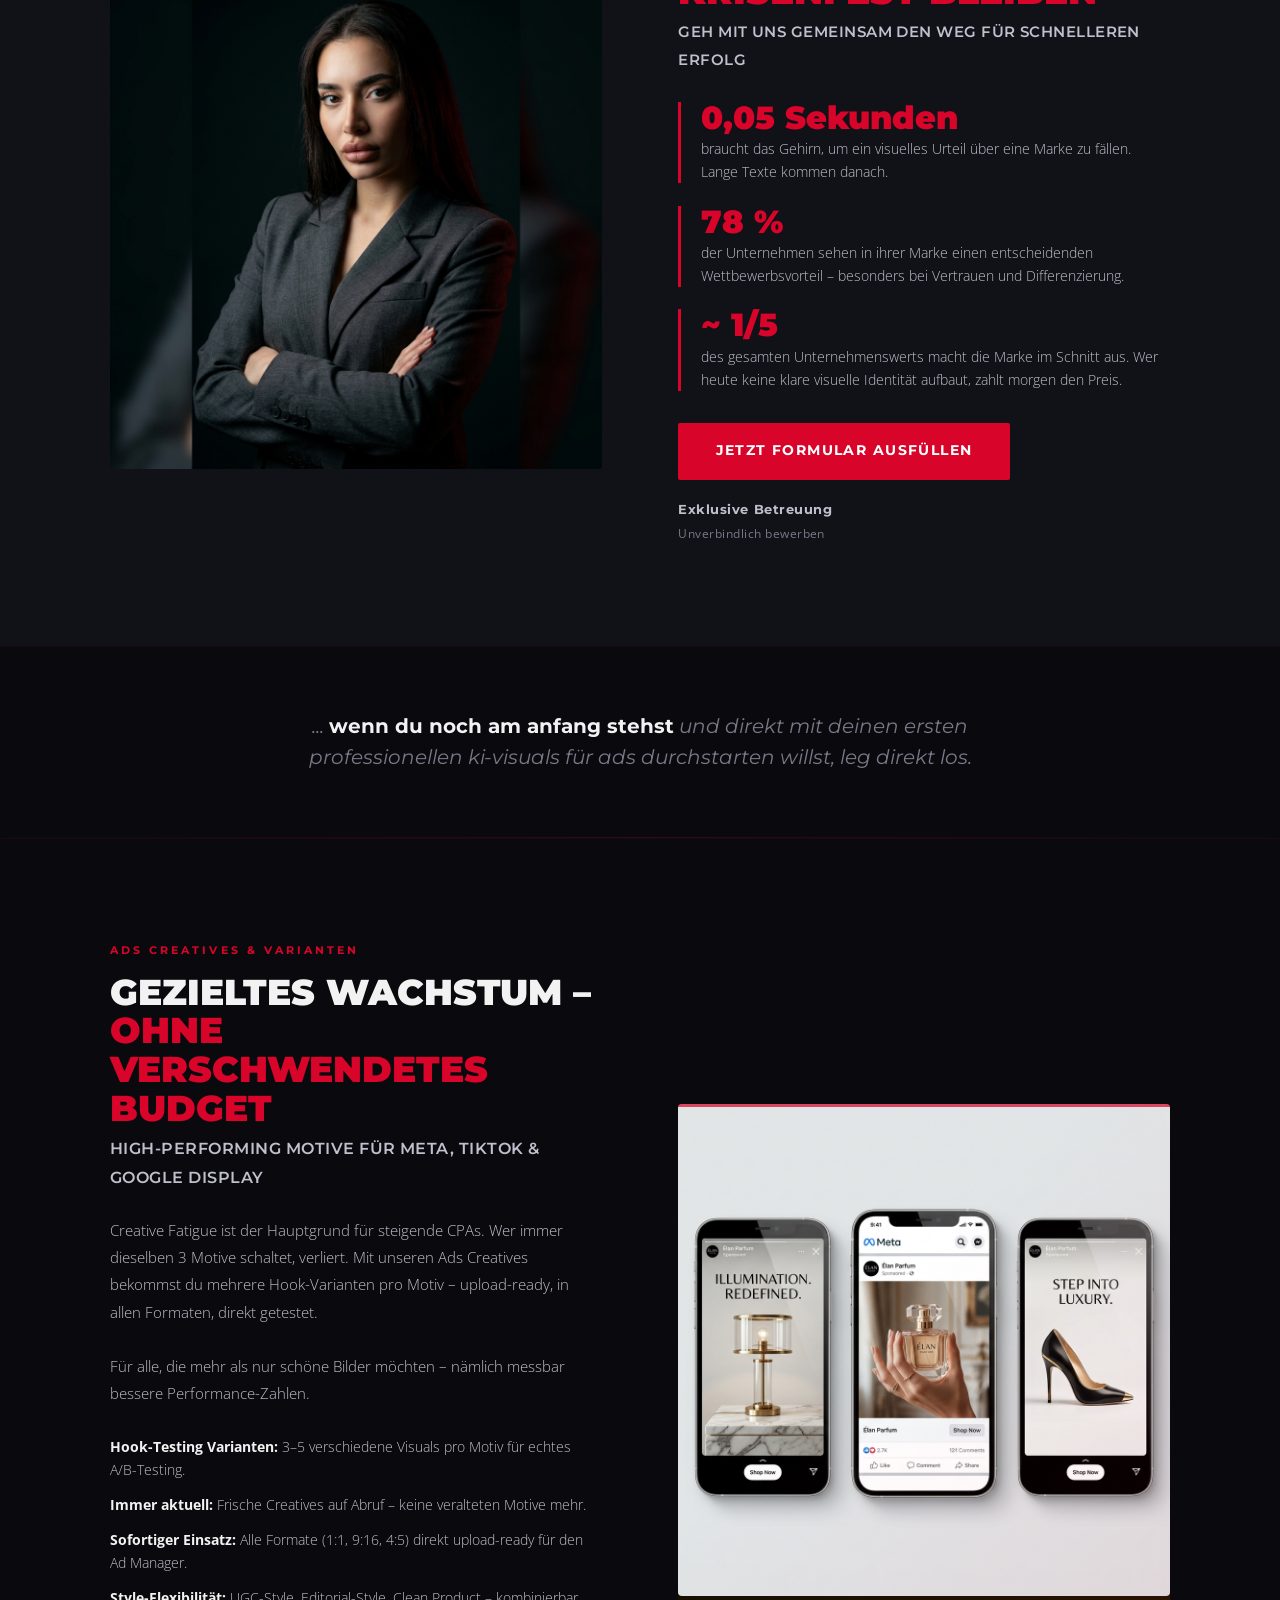
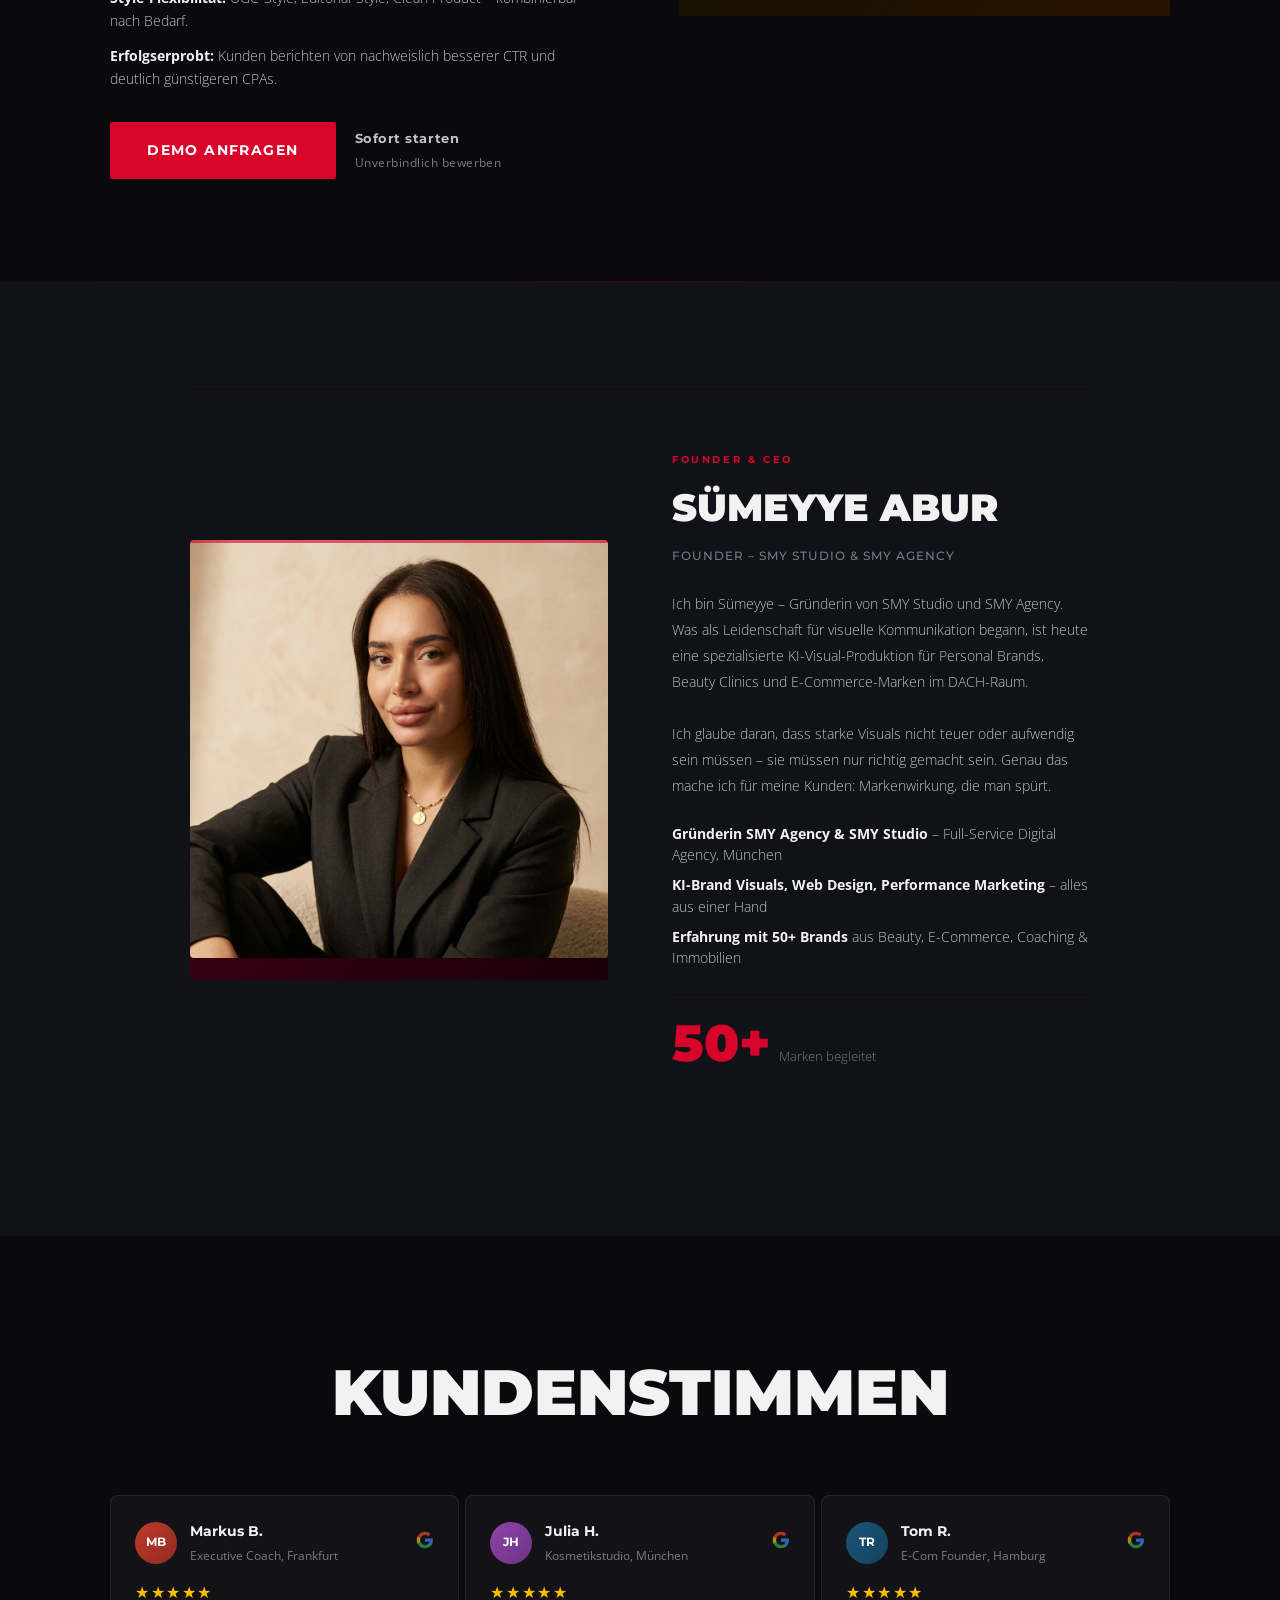
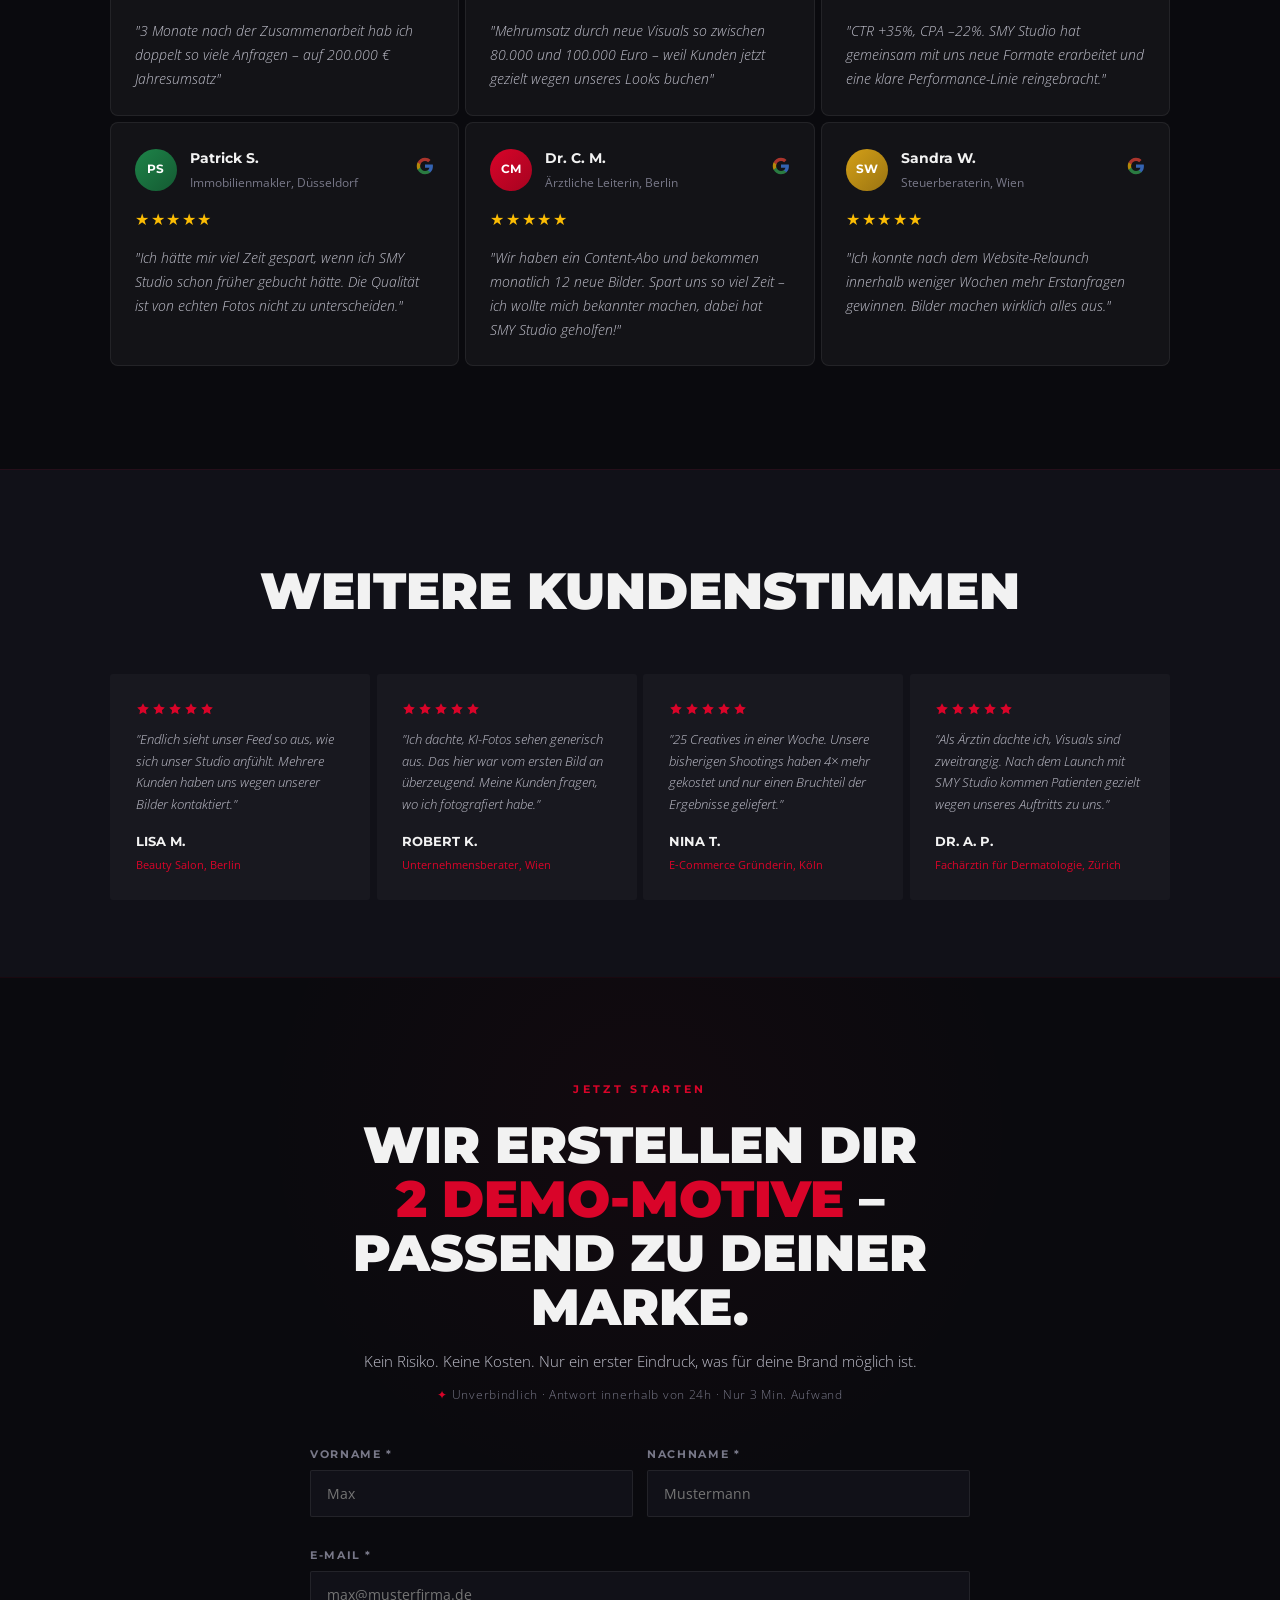
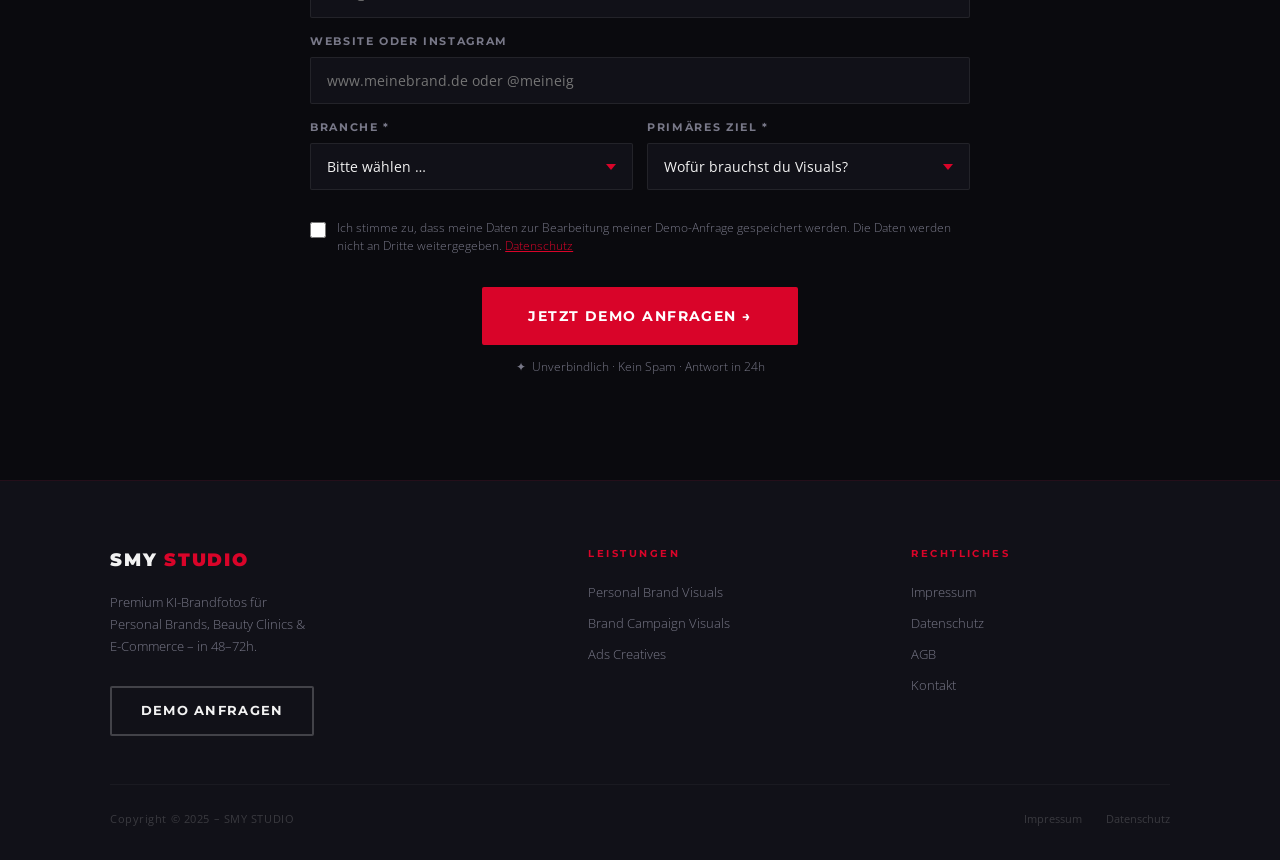
==== commit ec92123b: "update" ====
--- a/index.html
+++ b/index.html
@@ -26,60 +26,16 @@
       <div class="hero-mockup-inner">
         <div class="mockup-cards">
 
-          <div class="mock-card" style="transform:rotate(-5deg) translateY(14px)">
-            <div class="mock-card-hd">
-              <div class="mock-av" style="background:linear-gradient(135deg,#d90429,#ff5533)">VS</div>
-              <div>
-                <div class="mock-uname">@alexandrav.brand</div>
-                <div class="mock-sub">234.572 Follower · Verified</div>
-              </div>
-            </div>
-            <div class="mock-body">
-              <div class="mock-stat">234.572</div>
-              <div class="mock-stat-l">Follower · innen</div>
-              <div class="mock-img"></div>
-              <div class="mock-btn">Folgen</div>
-            </div>
-          </div>
-
-          <div class="mock-card" style="transform:rotate(0deg) translateY(-16px);flex:1.3;max-width:310px">
-            <div class="mock-card-hd">
-              <div class="mock-av" style="font-size:.45rem;letter-spacing:.02em;background:linear-gradient(135deg,#1a0008,#d90429)">SMY<br>STUDIO</div>
-              <div>
-                <div class="mock-uname">SMY Studio ✓</div>
-                <div class="mock-sub">Premium KI-Brandfotos · 547.000 Abonnenten</div>
-              </div>
-            </div>
-            <div class="mock-body">
-              <div style="background:#efefef;border-radius:4px;overflow:hidden;margin-bottom:.4rem">
-                <div style="height:80px;background:linear-gradient(135deg,rgba(217,4,41,.18),rgba(100,0,15,.08));display:flex;align-items:center;justify-content:center;font-size:.55rem;font-family:sans-serif;color:rgba(217,4,41,.55);font-weight:700;letter-spacing:.12em;text-transform:uppercase">BRAND VISUAL PREVIEW</div>
-                <div style="padding:.4rem .5rem;display:flex;justify-content:space-between">
-                  <span style="font-size:.52rem;color:#333;font-family:sans-serif;font-weight:600">So sehen deine KI-Brandfotos aus</span>
-                  <span style="font-size:.5rem;color:#d90429;font-family:sans-serif;font-weight:700">48h ↗</span>
-                </div>
-              </div>
-              <div style="display:flex;gap:.3rem">
-                <span style="background:#f0f0f0;border-radius:3px;padding:.2rem .4rem;font-size:.48rem;font-family:sans-serif;color:#555">Personal Brand</span>
-                <span style="background:#f0f0f0;border-radius:3px;padding:.2rem .4rem;font-size:.48rem;font-family:sans-serif;color:#555">Beauty</span>
-                <span style="background:#f0f0f0;border-radius:3px;padding:.2rem .4rem;font-size:.48rem;font-family:sans-serif;color:#555">Ads</span>
-              </div>
-            </div>
-          </div>
-
-          <div class="mock-card" style="transform:rotate(4deg) translateY(12px)">
-            <div class="mock-card-hd">
-              <div class="mock-av" style="background:linear-gradient(135deg,#0077b5,#004e7c)">in</div>
-              <div>
-                <div class="mock-uname">smy.studio</div>
-                <div class="mock-sub">32 Tsd. Follower · 3 Gefolgt</div>
-              </div>
-            </div>
-            <div class="mock-body">
-              <div class="mock-stat">+312%</div>
-              <div class="mock-stat-l">mehr Profilaufrufe nach SMY Studio</div>
-              <div class="mock-img" style="background:linear-gradient(135deg,rgba(0,119,181,.18),rgba(0,80,130,.06))"></div>
-              <div style="font-size:.5rem;color:#888;font-family:sans-serif;margin-top:.35rem;line-height:1.5">Premium KI-Visuals · organisches Wachstum durch starke Bildsprache</div>
-            </div>
+          <div class="mock-card mock-card-img" style="transform:rotate(-5deg) translateY(14px)">
+            <img src="fotos/mockup-1.jpg" alt="KI-Brandfoto Beispiel 1" class="mock-photo">
+          </div>
+
+          <div class="mock-card mock-card-img" style="transform:rotate(0deg) translateY(-16px);flex:1.3;max-width:310px">
+            <img src="fotos/mockup-2.jpg" alt="KI-Brandfoto Beispiel 2" class="mock-photo">
+          </div>
+
+          <div class="mock-card mock-card-img" style="transform:rotate(4deg) translateY(12px)">
+            <img src="fotos/mockup-3.jpg" alt="KI-Brandfoto Beispiel 3" class="mock-photo">
           </div>
 
         </div>
@@ -100,6 +56,7 @@
 
   </div>
 </section>
+
 
 
 
@@ -201,11 +158,11 @@
     </div>
     <div class="ba-wrap rv d2">
       <div class="ba-panel bef">
-        <svg viewBox="0 0 600 380"><rect x="60" y="50" width="200" height="260" rx="3" stroke="rgba(255,255,255,0.06)" stroke-width="1" fill="none"/><rect x="340" y="80" width="190" height="200" rx="3" stroke="rgba(255,255,255,0.04)" stroke-width="1" fill="none"/><circle cx="160" cy="120" r="45" stroke="rgba(255,255,255,0.05)" stroke-width="1" fill="none"/><text x="300" y="200" text-anchor="middle" font-family="sans-serif" font-size="13" fill="rgba(255,255,255,0.12)">Handy-Selfie</text></svg>
+        <img src="fotos/vorher.jpg" alt="Vorher – generisches Foto" class="ba-img">
         <span class="ba-label">VORHER – Generisch & austauschbar</span>
       </div>
       <div class="ba-panel aft">
-        <svg viewBox="0 0 600 380"><rect x="55" y="30" width="225" height="310" rx="2" stroke="rgba(217,4,41,0.35)" stroke-width="1.5" fill="none"/><rect x="330" y="60" width="215" height="250" rx="2" stroke="rgba(217,4,41,0.22)" stroke-width="1.5" fill="none"/><ellipse cx="168" cy="130" rx="45" ry="56" stroke="rgba(217,4,41,0.28)" stroke-width="1.5" fill="none"/><line x1="55" y1="200" x2="280" y2="200" stroke="rgba(217,4,41,0.1)" stroke-width="1"/><text x="300" y="200" text-anchor="middle" font-family="sans-serif" font-size="13" fill="rgba(217,4,41,0.3)">SMY Studio</text></svg>
+        <img src="fotos/nachher.jpg" alt="Nachher – Premium KI-Visual" class="ba-img">
         <span class="ba-label">NACHHER – Premium Markenwirkung</span>
       </div>
     </div>
@@ -242,12 +199,7 @@
       </div>
       <!-- Bild -->
       <div class="offer-img ga">
-        <svg viewBox="0 0 500 600" fill="none">
-          <ellipse cx="250" cy="185" rx="90" ry="108" stroke="#d90429" stroke-width="1.5"/>
-          <path d="M90 565 Q250 435 410 565" stroke="#d90429" stroke-width="1.5"/>
-          <circle cx="250" cy="185" r="145" stroke="rgba(217,4,41,0.12)" stroke-width="1"/>
-          <circle cx="250" cy="185" r="190" stroke="rgba(217,4,41,0.06)" stroke-width="1"/>
-        </svg>
+        <img src="fotos/personal-brand.jpg" alt="Personal Brand Visual" class="offer-photo">
       </div>
     </div>
   </div>
@@ -261,12 +213,7 @@
     <div class="offer-layout rv">
       <!-- Bild links -->
       <div class="offer-img gd">
-        <svg viewBox="0 0 500 600" fill="none">
-          <rect x="50" y="50" width="200" height="350" rx="3" stroke="#d90429" stroke-width="1.5"/>
-          <rect x="285" y="100" width="165" height="280" rx="3" stroke="#d90429" stroke-width="1.5"/>
-          <line x1="50" y1="230" x2="250" y2="230" stroke="rgba(217,4,41,0.2)" stroke-width="1"/>
-          <line x1="285" y1="240" x2="450" y2="240" stroke="rgba(217,4,41,0.15)" stroke-width="1"/>
-        </svg>
+        <img src="fotos/kampagne.jpg" alt="Brand Campaign Visual" class="offer-photo">
       </div>
       <!-- Text rechts -->
       <div>
@@ -299,12 +246,7 @@
     <div class="kf-layout rv">
       <!-- Bild -->
       <div class="kf-img ge">
-        <svg viewBox="0 0 500 480" fill="none">
-          <path d="M250 60 L420 200 L420 420 L80 420 L80 200 Z" stroke="#d90429" stroke-width="1.5"/>
-          <path d="M250 100 L380 215 L380 385 L120 385 L120 215 Z" stroke="rgba(217,4,41,0.2)" stroke-width="1"/>
-          <line x1="80" y1="300" x2="420" y2="300" stroke="rgba(217,4,41,0.1)" stroke-width="1"/>
-          <line x1="80" y1="340" x2="420" y2="340" stroke="rgba(217,4,41,0.07)" stroke-width="1"/>
-        </svg>
+        <img src="fotos/krisenfest.jpg" alt="Krisenfest – Starke Marke" class="offer-photo">
       </div>
       <!-- Text -->
       <div>
@@ -376,13 +318,7 @@
       </div>
       <!-- Bild -->
       <div class="offer-img gc">
-        <svg viewBox="0 0 500 600" fill="none">
-          <rect x="30" y="60" width="140" height="340" rx="2" stroke="#d90429" stroke-width="1.5"/>
-          <rect x="195" y="20" width="140" height="420" rx="2" stroke="#d90429" stroke-width="1.5"/>
-          <rect x="360" y="80" width="110" height="320" rx="2" stroke="#d90429" stroke-width="1.5"/>
-          <line x1="30" y1="210" x2="170" y2="210" stroke="rgba(217,4,41,0.15)" stroke-width="1"/>
-          <line x1="195" y1="200" x2="335" y2="200" stroke="rgba(217,4,41,0.12)" stroke-width="1"/>
-        </svg>
+        <img src="fotos/ads-creatives.jpg" alt="Ads Creatives" class="offer-photo">
       </div>
     </div>
   </div>
@@ -390,90 +326,30 @@
 
 <div class="div"></div>
 
-<!-- ══ TEAM ══ -->
+<!-- ══ ÜBER MICH ══ -->
 <section id="team">
   <div class="wrap">
-    <div class="team-heading rv">
-      <h3>Wir reden nicht über KI-Visuals – wir produzieren sie.<br>Und wir zeigen dir, wie du sie sinnvoll einsetzt.</h3>
-      <p style="margin-top:.8rem">0+ Projekte und Kunden</p>
-    </div>
-
-    <!-- Team Member 1 -->
-    <div class="team-member rv">
+    <div class="team-member rv" style="max-width:900px;margin:0 auto">
       <div class="tm-photo ga">
-        <svg viewBox="0 0 400 500" fill="none">
-          <ellipse cx="200" cy="160" rx="72" ry="88" stroke="#d90429" stroke-width="1.5"/>
-          <path d="M60 470 Q200 355 340 470" stroke="#d90429" stroke-width="1.5"/>
-        </svg>
+        <img src="fotos/sümeyye.jpg" alt="Sümeyye Abur – Founder SMY Studio" class="tm-img">
       </div>
       <div>
-        <span class="tm-role">Founder & Creative Director</span>
-        <h5 class="tm-h5">Alexandra V.</h5>
-        <p class="tm-title">Creative Head – SMY STUDIO</p>
-        <p class="tm-bio">Alexandra ist die Anlaufstelle für alle, die nicht einfach ein KI-Bild wollen – sondern eine Marke. Mit jahrelanger Erfahrung in der Editorial-Fotografie und Brand Direction für Premium-Kunden im DACH-Raum hat sie das Know-how, das den Unterschied macht zwischen einem KI-Bild und einem Visuell, das verkauft.</p>
+        <span class="tm-role">Founder & CEO</span>
+        <h5 class="tm-h5">Sümeyye Abur</h5>
+        <p class="tm-title">Founder – SMY STUDIO & SMY Agency</p>
+        <p class="tm-bio">Ich bin Sümeyye – Gründerin von SMY Studio und SMY Agency. Was als Leidenschaft für visuelle Kommunikation begann, ist heute eine spezialisierte KI-Visual-Produktion für Personal Brands, Beauty Clinics und E-Commerce-Marken im DACH-Raum.<br><br>
+        Ich glaube daran, dass starke Visuals nicht teuer oder aufwendig sein müssen – sie müssen nur richtig gemacht sein. Genau das mache ich für meine Kunden: Markenwirkung, die man spürt.</p>
         <ul class="tm-creds">
-          <li><strong>8+ Jahre Brand- & Editorial-Fotografie</strong> für Premium-Kunden in DACH & EU</li>
-          <li><strong>100+ Brand Identity Projekte</strong> betreut – von Solo-Coaches bis zu etablierten Unternehmen</li>
-          <li><strong>Luxury Visual Direction</strong> mit Fokus auf Konsistenz, Authentizität und Conversion</li>
+          <li><strong>Gründerin SMY Agency & SMY Studio</strong> – Full-Service Digital Agency, München</li>
+          <li><strong>KI-Brand Visuals, Web Design, Performance Marketing</strong> – alles aus einer Hand</li>
+          <li><strong>Erfahrung mit 50+ Brands</strong> aus Beauty, E-Commerce, Coaching & Immobilien</li>
         </ul>
         <div class="tm-stat-row">
-          <span class="tm-stat-n">100+</span>
-          <span class="tm-stat-l">Brand Projekte</span>
-        </div>
-      </div>
-    </div>
-
-    <!-- Team Member 2 -->
-    <div class="team-member flip rv">
-      <div>
-        <span class="tm-role">Head of AI Production</span>
-        <h5 class="tm-h5">Daniel M.</h5>
-        <p class="tm-title">KI-Produktion & Technische Direction</p>
-        <p class="tm-bio">Daniel hat sich in den vergangenen Jahren als Experte für KI-gestützte Bildproduktion etabliert. Er hat in kürzester Zeit eine eigene Methodik entwickelt, mit der KI-Visuals konsistent, hauttexturgetreu und von klassischen Studio-Fotos kaum zu unterscheiden sind.</p>
-        <ul class="tm-creds">
-          <li><strong>5+ Jahre KI-gestützte Bildproduktion</strong> mit Fokus auf Realismus und Konsistenz</li>
-          <li><strong>500+ Visual-Sets produziert</strong> – für Personal Brands, E-Com und Beauty</li>
-          <li><strong>M.Sc. Medieninformatik</strong> mit Schwerpunkt Generative Bildgebung</li>
-        </ul>
-        <div class="tm-stat-row">
-          <span class="tm-stat-n">500+</span>
-          <span class="tm-stat-l">Produzierte Visual-Sets</span>
-        </div>
-      </div>
-      <div class="tm-photo gd">
-        <svg viewBox="0 0 400 500" fill="none">
-          <ellipse cx="200" cy="160" rx="72" ry="88" stroke="#d90429" stroke-width="1.5"/>
-          <path d="M60 470 Q200 355 340 470" stroke="#d90429" stroke-width="1.5"/>
-          <circle cx="200" cy="160" r="115" stroke="rgba(217,4,41,0.1)" stroke-width="1"/>
-        </svg>
-      </div>
-    </div>
-
-    <!-- Team Member 3 -->
-    <div class="team-member rv">
-      <div class="tm-photo ge">
-        <svg viewBox="0 0 400 500" fill="none">
-          <ellipse cx="200" cy="160" rx="72" ry="88" stroke="#d90429" stroke-width="1.5"/>
-          <path d="M60 470 Q200 355 340 470" stroke="#d90429" stroke-width="1.5"/>
-        </svg>
-      </div>
-      <div>
-        <span class="tm-role">Brand & Performance Strategist</span>
-        <h5 class="tm-h5">Sophie K.</h5>
-        <p class="tm-title">Ad Creative Strategy & Performance</p>
-        <p class="tm-bio">Sophie ist Geschäftsführerin und Brand Strategist bei SMY Studio. Mit 7+ Jahren in Performance Marketing für Beauty, Finance und E-Commerce weiß sie, welche Visuals wirklich konvertieren – und welche nur gut aussehen.</p>
-        <ul class="tm-creds">
-          <li><strong>Ad Creative Strategy</strong> für Meta, TikTok und Google Display – messbar bessere Ergebnisse</li>
-          <li><strong>7+ Jahre Performance Marketing</strong> mit Kunden aus Beauty, Finance und E-Commerce</li>
-          <li><strong>Bachelor Marketing</strong> und 3 Jahre selbstständig als Brand Consultant</li>
-        </ul>
-        <div class="tm-stat-row">
-          <span class="tm-stat-n">7+</span>
-          <span class="tm-stat-l">Jahre Performance-Erfahrung</span>
-        </div>
-      </div>
-    </div>
-
+          <span class="tm-stat-n">50+</span>
+          <span class="tm-stat-l">Marken begleitet</span>
+        </div>
+      </div>
+    </div>
   </div>
 </section>
 
@@ -483,76 +359,94 @@
     <h1 class="testi-h1 rv">Kundenstimmen</h1>
     <div class="tg rv d1">
 
-      <div class="tcard">
-        <div class="tcard-bg ga">
-          <svg viewBox="0 0 400 240"><ellipse cx="200" cy="95" rx="55" ry="68" stroke="#d90429" stroke-width="1" fill="none"/><path d="M80 225 Q200 160 320 225" stroke="#d90429" stroke-width="1" fill="none"/></svg>
-          <div class="tcard-play"><div class="tcard-play-btn"><svg viewBox="0 0 24 24"><path d="M8 5v14l11-7z"/></svg></div></div>
-        </div>
-        <div class="tcard-info">
-          <p class="tcard-quote">"3 Monate nach der Zusammenarbeit hab ich doppelt so viele Anfragen – auf 200.000 € Jahresumsatz"</p>
-          <div class="tcard-name">Markus B.</div>
-          <div class="tcard-role">Executive Coach, Frankfurt</div>
-        </div>
-      </div>
-
-      <div class="tcard">
-        <div class="tcard-bg gb">
-          <svg viewBox="0 0 400 240"><rect x="80" y="30" width="100" height="170" rx="2" stroke="#d90429" stroke-width="1" fill="none"/><rect x="220" y="50" width="100" height="150" rx="2" stroke="#d90429" stroke-width="1" fill="none"/></svg>
-          <div class="tcard-play"><div class="tcard-play-btn"><svg viewBox="0 0 24 24"><path d="M8 5v14l11-7z"/></svg></div></div>
-        </div>
-        <div class="tcard-info">
-          <p class="tcard-quote">"Mehrumsatz durch neue Visuals so zwischen 80.000 und 100.000 Euro – weil Kunden jetzt gezielt wegen unseres Looks buchen"</p>
-          <div class="tcard-name">Julia H.</div>
-          <div class="tcard-role">Inhaberin Kosmetikstudio, München</div>
-        </div>
-      </div>
-
-      <div class="tcard">
-        <div class="tcard-bg gc">
-          <svg viewBox="0 0 400 240"><rect x="40" y="20" width="90" height="200" rx="2" stroke="#d90429" stroke-width="1" fill="none"/><rect x="155" y="10" width="90" height="220" rx="2" stroke="#d90429" stroke-width="1" fill="none"/><rect x="270" y="30" width="90" height="185" rx="2" stroke="#d90429" stroke-width="1" fill="none"/></svg>
-          <div class="tcard-play"><div class="tcard-play-btn"><svg viewBox="0 0 24 24"><path d="M8 5v14l11-7z"/></svg></div></div>
-        </div>
-        <div class="tcard-info">
-          <p class="tcard-quote">"CTR +35%, CPA –22%. SMY Studio hat gemeinsam mit uns neue Formate erarbeitet und eine klare Performance-Linie reingebracht."</p>
-          <div class="tcard-name">Tom R.</div>
-          <div class="tcard-role">E-Com Founder, Hamburg</div>
-        </div>
-      </div>
-
-      <div class="tcard">
-        <div class="tcard-bg gd">
-          <svg viewBox="0 0 400 240"><ellipse cx="200" cy="95" rx="55" ry="68" stroke="#d90429" stroke-width="1" fill="none"/><circle cx="200" cy="95" r="90" stroke="rgba(217,4,41,0.15)" stroke-width="1" fill="none"/></svg>
-          <div class="tcard-play"><div class="tcard-play-btn"><svg viewBox="0 0 24 24"><path d="M8 5v14l11-7z"/></svg></div></div>
-        </div>
-        <div class="tcard-info">
-          <p class="tcard-quote">"Ich hätte mir viel Zeit gespart, wenn ich SMY Studio schon früher gebucht hätte. Die Qualität ist von echten Fotos nicht zu unterscheiden."</p>
-          <div class="tcard-name">Patrick S.</div>
-          <div class="tcard-role">Immobilienmakler, Düsseldorf</div>
-        </div>
-      </div>
-
-      <div class="tcard">
-        <div class="tcard-bg ge">
-          <svg viewBox="0 0 400 240"><ellipse cx="200" cy="95" rx="55" ry="68" stroke="#d90429" stroke-width="1" fill="none"/><path d="M80 225 Q200 160 320 225" stroke="#d90429" stroke-width="1" fill="none"/></svg>
-          <div class="tcard-play"><div class="tcard-play-btn"><svg viewBox="0 0 24 24"><path d="M8 5v14l11-7z"/></svg></div></div>
-        </div>
-        <div class="tcard-info">
-          <p class="tcard-quote">"Wir haben ein Content-Abo und bekommen monatlich 12 neue Bilder. Spart uns so viel Zeit. Ich wollte mich bekannter machen – dabei hat uns SMY Studio geholfen!"</p>
-          <div class="tcard-name">Dr. C. M.</div>
-          <div class="tcard-role">Ärztliche Leiterin, Berlin</div>
-        </div>
-      </div>
-
-      <div class="tcard">
-        <div class="tcard-bg gf">
-          <svg viewBox="0 0 400 240"><polygon points="200,30 360,115 360,200 40,200 40,115" stroke="#d90429" stroke-width="1" fill="none"/></svg>
-          <div class="tcard-play"><div class="tcard-play-btn"><svg viewBox="0 0 24 24"><path d="M8 5v14l11-7z"/></svg></div></div>
-        </div>
-        <div class="tcard-info">
-          <p class="tcard-quote">"Ich konnte nach dem Website-Relaunch innerhalb weniger Wochen mehr Erstanfragen gewinnen. Bilder machen wirklich alles aus."</p>
-          <div class="tcard-name">Sandra W.</div>
-          <div class="tcard-role">Steuerberaterin, Wien</div>
-        </div>
+      <div class="rcard">
+        <div class="rcard-top">
+          <div class="rcard-av" style="background:linear-gradient(135deg,#c0392b,#922b21)">MB</div>
+          <div>
+            <div class="rcard-name">Markus B.</div>
+            <div class="rcard-role">Executive Coach, Frankfurt</div>
+          </div>
+          <div class="rcard-g">
+            <svg viewBox="0 0 24 24" width="18" height="18"><path d="M22.56 12.25c0-.78-.07-1.53-.2-2.25H12v4.26h5.92c-.26 1.37-1.04 2.53-2.21 3.31v2.77h3.57c2.08-1.92 3.28-4.74 3.28-8.09z" fill="#4285F4"/><path d="M12 23c2.97 0 5.46-.98 7.28-2.66l-3.57-2.77c-.98.66-2.23 1.06-3.71 1.06-2.86 0-5.29-1.93-6.16-4.53H2.18v2.84C3.99 20.53 7.7 23 12 23z" fill="#34A853"/><path d="M5.84 14.09c-.22-.66-.35-1.36-.35-2.09s.13-1.43.35-2.09V7.07H2.18C1.43 8.55 1 10.22 1 12s.43 3.45 1.18 4.93l3.66-2.84z" fill="#FBBC05"/><path d="M12 5.38c1.62 0 3.06.56 4.21 1.64l3.15-3.15C17.45 2.09 14.97 1 12 1 7.7 1 3.99 3.47 2.18 7.07l3.66 2.84c.87-2.6 3.3-4.53 6.16-4.53z" fill="#EA4335"/></svg>
+          </div>
+        </div>
+        <div class="rcard-stars">★★★★★</div>
+        <p class="rcard-quote">"3 Monate nach der Zusammenarbeit hab ich doppelt so viele Anfragen – auf 200.000 € Jahresumsatz"</p>
+      </div>
+
+      <div class="rcard">
+        <div class="rcard-top">
+          <div class="rcard-av" style="background:linear-gradient(135deg,#8e44ad,#6c3483)">JH</div>
+          <div>
+            <div class="rcard-name">Julia H.</div>
+            <div class="rcard-role">Kosmetikstudio, München</div>
+          </div>
+          <div class="rcard-g">
+            <svg viewBox="0 0 24 24" width="18" height="18"><path d="M22.56 12.25c0-.78-.07-1.53-.2-2.25H12v4.26h5.92c-.26 1.37-1.04 2.53-2.21 3.31v2.77h3.57c2.08-1.92 3.28-4.74 3.28-8.09z" fill="#4285F4"/><path d="M12 23c2.97 0 5.46-.98 7.28-2.66l-3.57-2.77c-.98.66-2.23 1.06-3.71 1.06-2.86 0-5.29-1.93-6.16-4.53H2.18v2.84C3.99 20.53 7.7 23 12 23z" fill="#34A853"/><path d="M5.84 14.09c-.22-.66-.35-1.36-.35-2.09s.13-1.43.35-2.09V7.07H2.18C1.43 8.55 1 10.22 1 12s.43 3.45 1.18 4.93l3.66-2.84z" fill="#FBBC05"/><path d="M12 5.38c1.62 0 3.06.56 4.21 1.64l3.15-3.15C17.45 2.09 14.97 1 12 1 7.7 1 3.99 3.47 2.18 7.07l3.66 2.84c.87-2.6 3.3-4.53 6.16-4.53z" fill="#EA4335"/></svg>
+          </div>
+        </div>
+        <div class="rcard-stars">★★★★★</div>
+        <p class="rcard-quote">"Mehrumsatz durch neue Visuals so zwischen 80.000 und 100.000 Euro – weil Kunden jetzt gezielt wegen unseres Looks buchen"</p>
+      </div>
+
+      <div class="rcard">
+        <div class="rcard-top">
+          <div class="rcard-av" style="background:linear-gradient(135deg,#1a5276,#154360)">TR</div>
+          <div>
+            <div class="rcard-name">Tom R.</div>
+            <div class="rcard-role">E-Com Founder, Hamburg</div>
+          </div>
+          <div class="rcard-g">
+            <svg viewBox="0 0 24 24" width="18" height="18"><path d="M22.56 12.25c0-.78-.07-1.53-.2-2.25H12v4.26h5.92c-.26 1.37-1.04 2.53-2.21 3.31v2.77h3.57c2.08-1.92 3.28-4.74 3.28-8.09z" fill="#4285F4"/><path d="M12 23c2.97 0 5.46-.98 7.28-2.66l-3.57-2.77c-.98.66-2.23 1.06-3.71 1.06-2.86 0-5.29-1.93-6.16-4.53H2.18v2.84C3.99 20.53 7.7 23 12 23z" fill="#34A853"/><path d="M5.84 14.09c-.22-.66-.35-1.36-.35-2.09s.13-1.43.35-2.09V7.07H2.18C1.43 8.55 1 10.22 1 12s.43 3.45 1.18 4.93l3.66-2.84z" fill="#FBBC05"/><path d="M12 5.38c1.62 0 3.06.56 4.21 1.64l3.15-3.15C17.45 2.09 14.97 1 12 1 7.7 1 3.99 3.47 2.18 7.07l3.66 2.84c.87-2.6 3.3-4.53 6.16-4.53z" fill="#EA4335"/></svg>
+          </div>
+        </div>
+        <div class="rcard-stars">★★★★★</div>
+        <p class="rcard-quote">"CTR +35%, CPA –22%. SMY Studio hat gemeinsam mit uns neue Formate erarbeitet und eine klare Performance-Linie reingebracht."</p>
+      </div>
+
+      <div class="rcard">
+        <div class="rcard-top">
+          <div class="rcard-av" style="background:linear-gradient(135deg,#1e8449,#145a32)">PS</div>
+          <div>
+            <div class="rcard-name">Patrick S.</div>
+            <div class="rcard-role">Immobilienmakler, Düsseldorf</div>
+          </div>
+          <div class="rcard-g">
+            <svg viewBox="0 0 24 24" width="18" height="18"><path d="M22.56 12.25c0-.78-.07-1.53-.2-2.25H12v4.26h5.92c-.26 1.37-1.04 2.53-2.21 3.31v2.77h3.57c2.08-1.92 3.28-4.74 3.28-8.09z" fill="#4285F4"/><path d="M12 23c2.97 0 5.46-.98 7.28-2.66l-3.57-2.77c-.98.66-2.23 1.06-3.71 1.06-2.86 0-5.29-1.93-6.16-4.53H2.18v2.84C3.99 20.53 7.7 23 12 23z" fill="#34A853"/><path d="M5.84 14.09c-.22-.66-.35-1.36-.35-2.09s.13-1.43.35-2.09V7.07H2.18C1.43 8.55 1 10.22 1 12s.43 3.45 1.18 4.93l3.66-2.84z" fill="#FBBC05"/><path d="M12 5.38c1.62 0 3.06.56 4.21 1.64l3.15-3.15C17.45 2.09 14.97 1 12 1 7.7 1 3.99 3.47 2.18 7.07l3.66 2.84c.87-2.6 3.3-4.53 6.16-4.53z" fill="#EA4335"/></svg>
+          </div>
+        </div>
+        <div class="rcard-stars">★★★★★</div>
+        <p class="rcard-quote">"Ich hätte mir viel Zeit gespart, wenn ich SMY Studio schon früher gebucht hätte. Die Qualität ist von echten Fotos nicht zu unterscheiden."</p>
+      </div>
+
+      <div class="rcard">
+        <div class="rcard-top">
+          <div class="rcard-av" style="background:linear-gradient(135deg,#d90429,#a50320)">CM</div>
+          <div>
+            <div class="rcard-name">Dr. C. M.</div>
+            <div class="rcard-role">Ärztliche Leiterin, Berlin</div>
+          </div>
+          <div class="rcard-g">
+            <svg viewBox="0 0 24 24" width="18" height="18"><path d="M22.56 12.25c0-.78-.07-1.53-.2-2.25H12v4.26h5.92c-.26 1.37-1.04 2.53-2.21 3.31v2.77h3.57c2.08-1.92 3.28-4.74 3.28-8.09z" fill="#4285F4"/><path d="M12 23c2.97 0 5.46-.98 7.28-2.66l-3.57-2.77c-.98.66-2.23 1.06-3.71 1.06-2.86 0-5.29-1.93-6.16-4.53H2.18v2.84C3.99 20.53 7.7 23 12 23z" fill="#34A853"/><path d="M5.84 14.09c-.22-.66-.35-1.36-.35-2.09s.13-1.43.35-2.09V7.07H2.18C1.43 8.55 1 10.22 1 12s.43 3.45 1.18 4.93l3.66-2.84z" fill="#FBBC05"/><path d="M12 5.38c1.62 0 3.06.56 4.21 1.64l3.15-3.15C17.45 2.09 14.97 1 12 1 7.7 1 3.99 3.47 2.18 7.07l3.66 2.84c.87-2.6 3.3-4.53 6.16-4.53z" fill="#EA4335"/></svg>
+          </div>
+        </div>
+        <div class="rcard-stars">★★★★★</div>
+        <p class="rcard-quote">"Wir haben ein Content-Abo und bekommen monatlich 12 neue Bilder. Spart uns so viel Zeit – ich wollte mich bekannter machen, dabei hat SMY Studio geholfen!"</p>
+      </div>
+
+      <div class="rcard">
+        <div class="rcard-top">
+          <div class="rcard-av" style="background:linear-gradient(135deg,#d4a017,#9a7412)">SW</div>
+          <div>
+            <div class="rcard-name">Sandra W.</div>
+            <div class="rcard-role">Steuerberaterin, Wien</div>
+          </div>
+          <div class="rcard-g">
+            <svg viewBox="0 0 24 24" width="18" height="18"><path d="M22.56 12.25c0-.78-.07-1.53-.2-2.25H12v4.26h5.92c-.26 1.37-1.04 2.53-2.21 3.31v2.77h3.57c2.08-1.92 3.28-4.74 3.28-8.09z" fill="#4285F4"/><path d="M12 23c2.97 0 5.46-.98 7.28-2.66l-3.57-2.77c-.98.66-2.23 1.06-3.71 1.06-2.86 0-5.29-1.93-6.16-4.53H2.18v2.84C3.99 20.53 7.7 23 12 23z" fill="#34A853"/><path d="M5.84 14.09c-.22-.66-.35-1.36-.35-2.09s.13-1.43.35-2.09V7.07H2.18C1.43 8.55 1 10.22 1 12s.43 3.45 1.18 4.93l3.66-2.84z" fill="#FBBC05"/><path d="M12 5.38c1.62 0 3.06.56 4.21 1.64l3.15-3.15C17.45 2.09 14.97 1 12 1 7.7 1 3.99 3.47 2.18 7.07l3.66 2.84c.87-2.6 3.3-4.53 6.16-4.53z" fill="#EA4335"/></svg>
+          </div>
+        </div>
+        <div class="rcard-stars">★★★★★</div>
+        <p class="rcard-quote">"Ich konnte nach dem Website-Relaunch innerhalb weniger Wochen mehr Erstanfragen gewinnen. Bilder machen wirklich alles aus."</p>
       </div>
 
     </div>
--- a/style.css
+++ b/style.css
@@ -225,7 +225,7 @@
 .bridge-arrow svg{fill:var(--r)}
 /* Before/After Bilder */
 .ba-wrap{display:grid;grid-template-columns:1fr 1fr;gap:4px;border-radius:3px;overflow:hidden;max-width:900px;margin:0 auto}
-.ba-panel{height:clamp(220px,30vw,380px);position:relative;overflow:hidden}
+.ba-panel{position:relative;overflow:hidden}
 .ba-panel.bef{background:linear-gradient(140deg,#0c0c0c,#181010,#100808)}
 .ba-panel.aft{background:linear-gradient(140deg,#1e0008,#3a0012,#1c0008)}
 .ba-panel svg{position:absolute;inset:0;width:100%;height:100%;opacity:.14}
@@ -520,4 +520,61 @@
   border-bottom:1px solid rgba(217,4,41,.3);
   transition:color .2s,border-color .2s;
 }
-.fagency a:hover{color:var(--r);border-color:var(--r)}+.fagency a:hover{color:var(--r);border-color:var(--r)}
+
+/* ── Foto Platzhalter ── */
+.ba-img{width:100%;height:100%;object-fit:contain;object-position:center;display:block;background:#111}
+.offer-photo{width:100%;height:100%;object-fit:cover;border-radius:4px;display:block}
+.tm-img{width:100%;height:100%;object-fit:cover;object-position:top;border-radius:4px;display:block}
+.tcard-img{width:100%;height:100%;object-fit:cover;display:block;border-radius:4px 4px 0 0}
+
+/* ══ ÜBER MICH ══ */
+#team{padding:clamp(5rem,8vw,8rem) 0}
+.ueber-mich{display:grid;grid-template-columns:1fr 1.4fr;gap:clamp(3rem,6vw,6rem);align-items:center}
+.um-photo{border-radius:4px;overflow:hidden;position:relative}
+.um-photo::before{content:'';position:absolute;inset:0;border:2px solid rgba(217,4,41,.15);border-radius:4px;z-index:1;pointer-events:none}
+.um-img{width:100%;height:auto;display:block;border-radius:4px;object-fit:cover;object-position:top}
+.um-h3{font-family:var(--h);font-size:clamp(1.6rem,3vw,2.6rem);font-weight:800;line-height:1.1;margin:0.6rem 0 1.5rem}
+.um-h3 em{color:var(--r);font-style:normal}
+.um-bio{font-size:clamp(.9rem,1.1vw,.98rem);color:var(--w2);font-weight:300;line-height:1.8;margin-bottom:1rem}
+.um-bio a{color:var(--r);text-decoration:none;font-weight:600}
+.um-bio a:hover{opacity:.75}
+.um-stats{display:flex;gap:2.5rem;margin-top:2rem;padding-top:2rem;border-top:1px solid rgba(255,255,255,.07)}
+.um-stat{display:flex;flex-direction:column;gap:.2rem}
+.um-stat-n{font-family:var(--h);font-size:clamp(1.6rem,3vw,2.4rem);font-weight:900;color:var(--r)}
+.um-stat-l{font-size:.78rem;color:var(--w3);text-transform:uppercase;letter-spacing:.1em;font-weight:600}
+
+@media(max-width:768px){
+  .ueber-mich{grid-template-columns:1fr}
+  .um-photo{max-width:320px;margin:0 auto}
+  .um-stats{gap:1.5rem}
+}
+
+/* ══ REVIEW CARDS (Google Style) ══ */
+.rcard{
+  background:rgba(255,255,255,.04);
+  border:1px solid rgba(255,255,255,.07);
+  border-radius:8px;
+  padding:1.5rem;
+  display:flex;
+  flex-direction:column;
+  gap:.8rem;
+  transition:border-color .2s,transform .2s;
+}
+.rcard:hover{border-color:rgba(217,4,41,.25);transform:translateY(-3px)}
+.rcard-top{display:flex;align-items:center;gap:.8rem}
+.rcard-av{
+  width:42px;height:42px;border-radius:50%;
+  display:flex;align-items:center;justify-content:center;
+  font-family:var(--h);font-size:.72rem;font-weight:700;
+  color:#fff;flex-shrink:0;letter-spacing:.03em;
+}
+.rcard-name{font-family:var(--h);font-size:.88rem;font-weight:700;color:var(--w)}
+.rcard-role{font-size:.75rem;color:var(--w3);margin-top:.1rem}
+.rcard-g{margin-left:auto;flex-shrink:0;opacity:.7}
+.rcard-stars{color:#fbbc04;font-size:1rem;letter-spacing:.1em}
+.rcard-quote{font-size:.88rem;color:var(--w2);line-height:1.7;font-weight:300;font-style:italic}
+
+/* ── Mockup Cards mit Fotos ── */
+.mock-card-img{padding:0;overflow:hidden;background:none}
+.mock-photo{width:100%;height:100%;object-fit:cover;display:block;border-radius:inherit;min-height:280px}
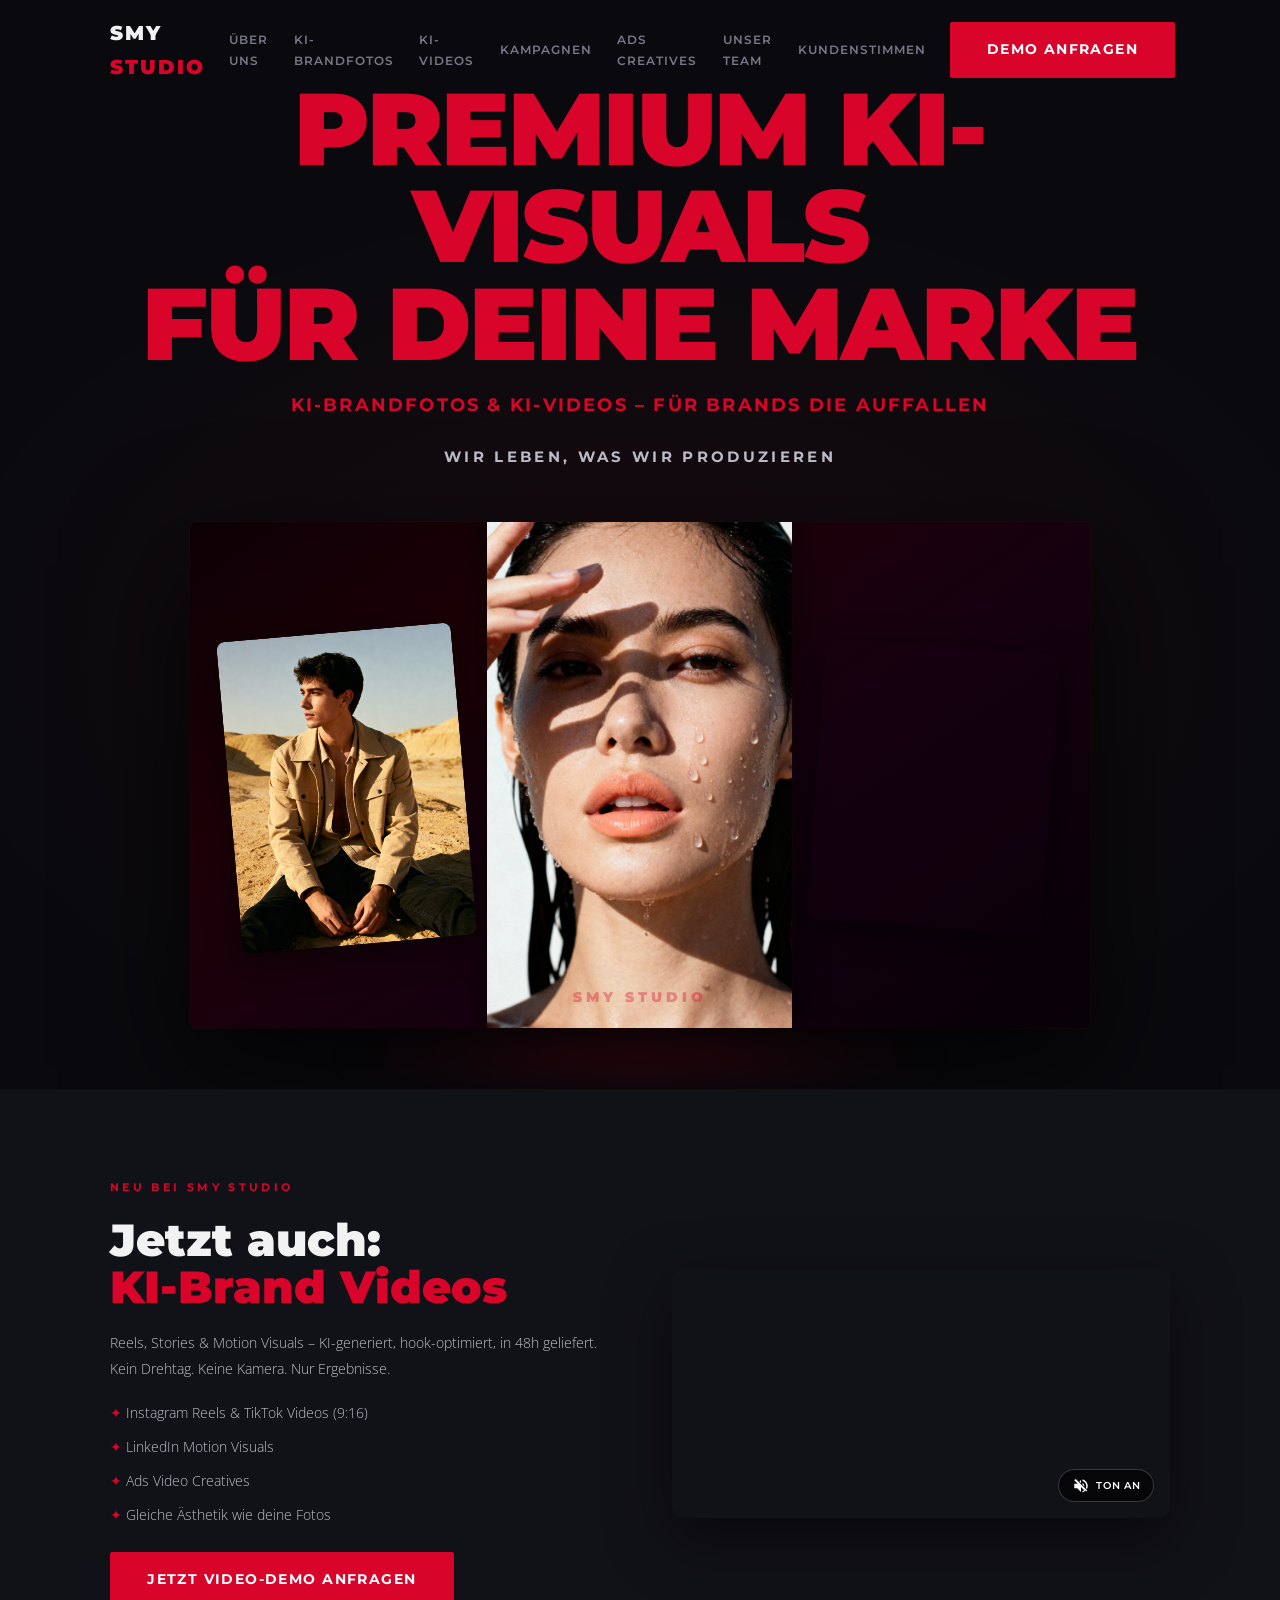
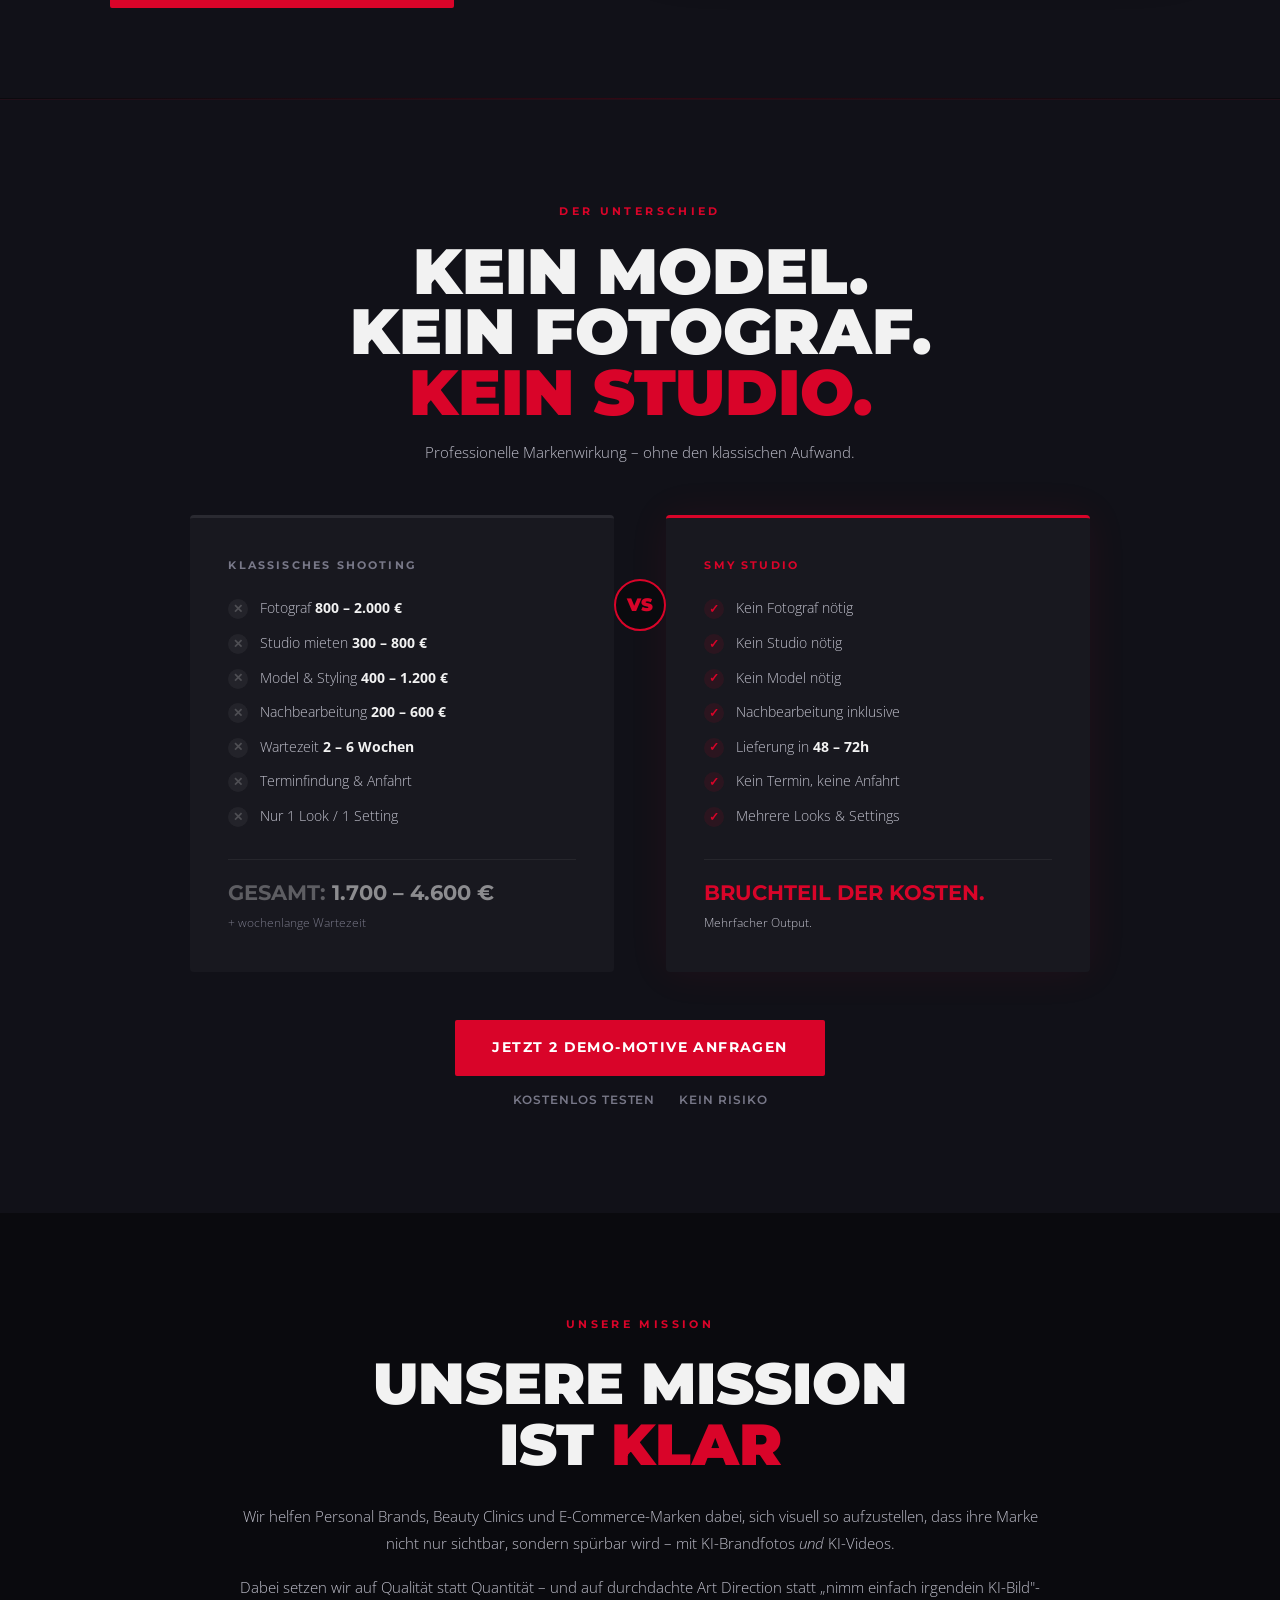
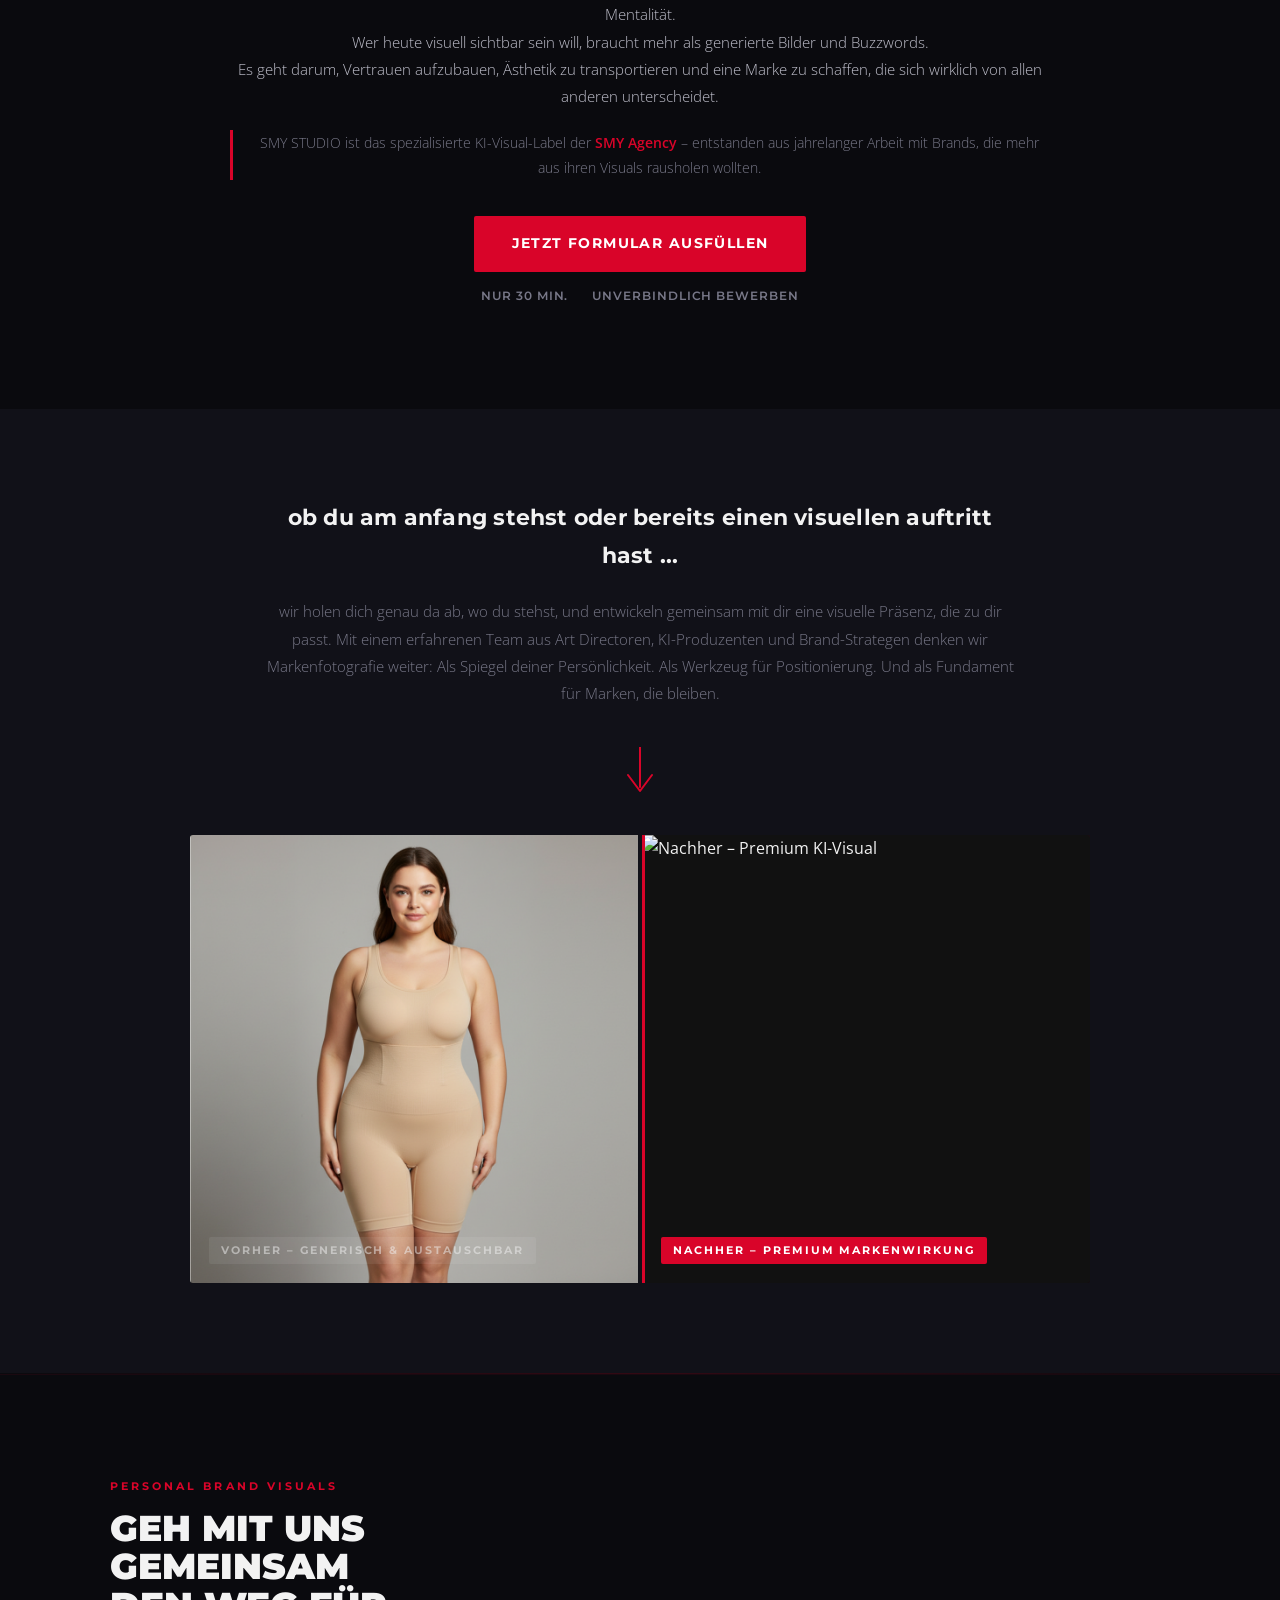
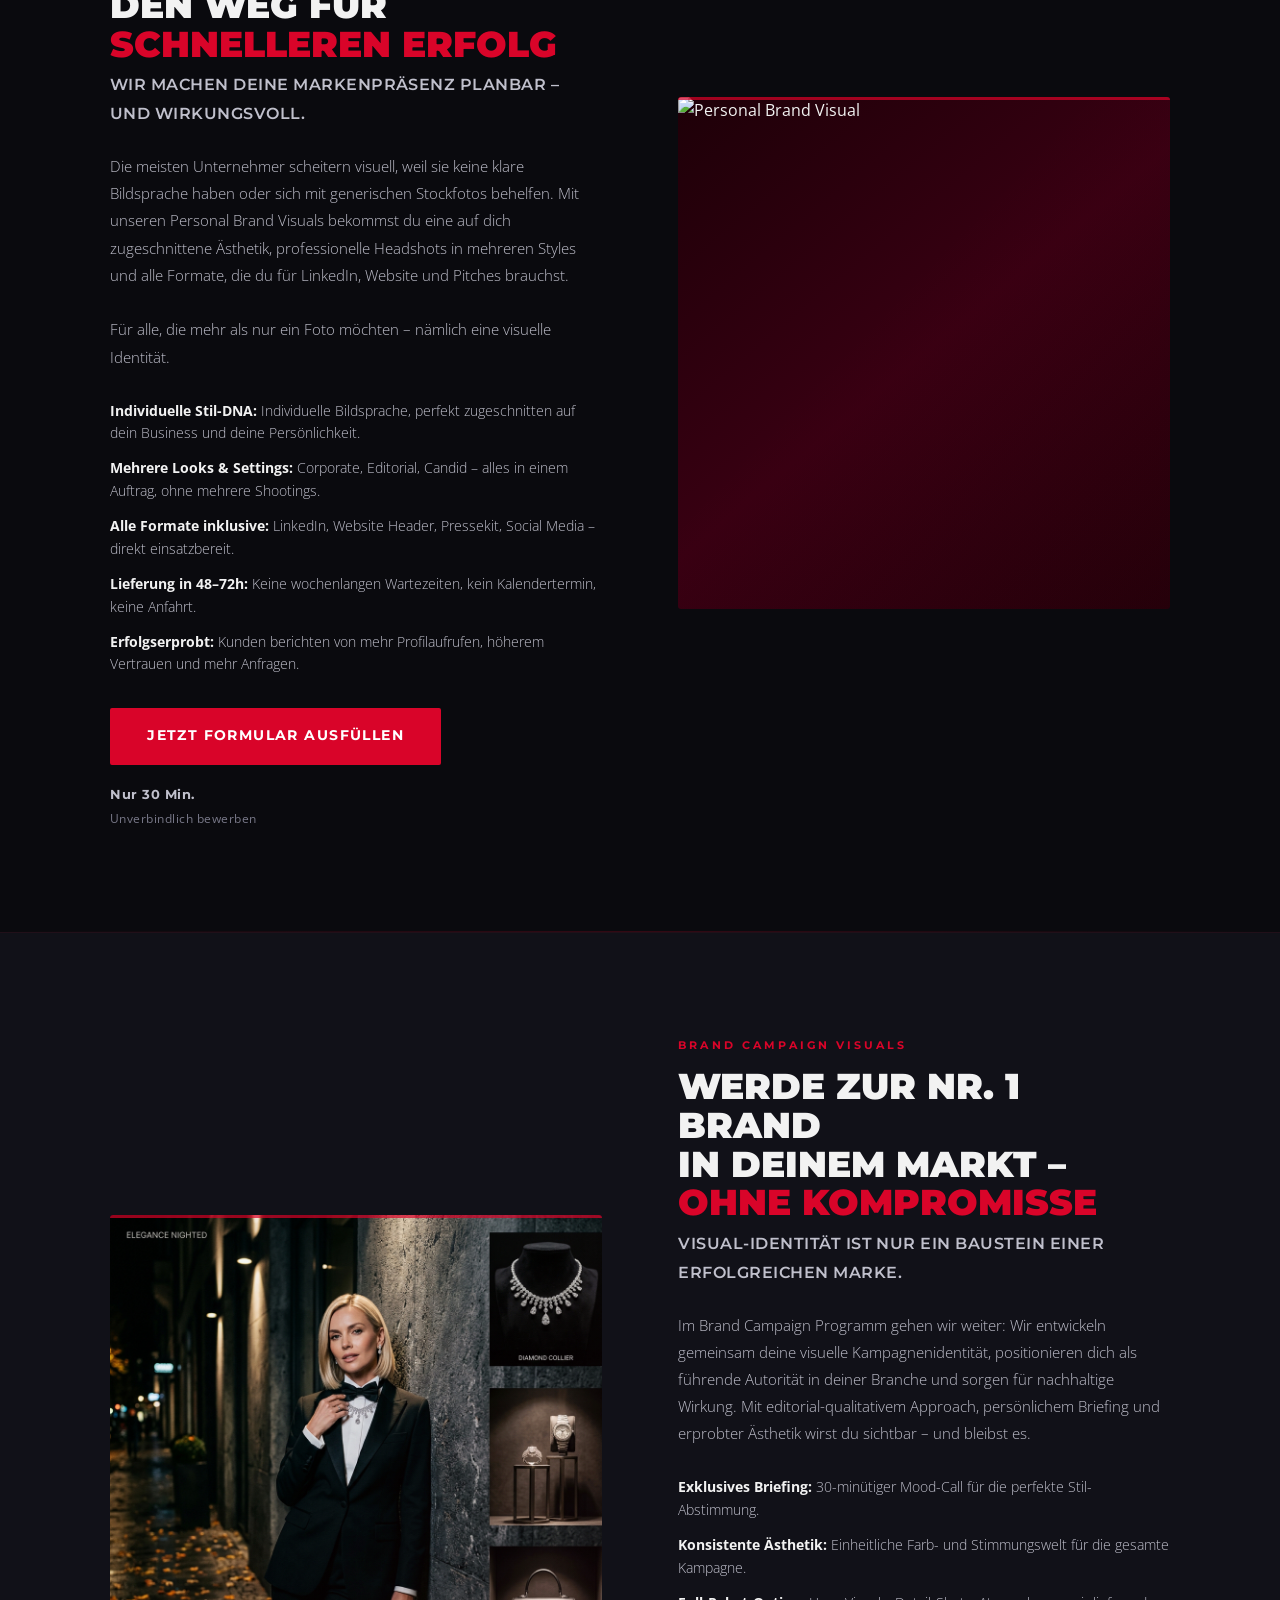
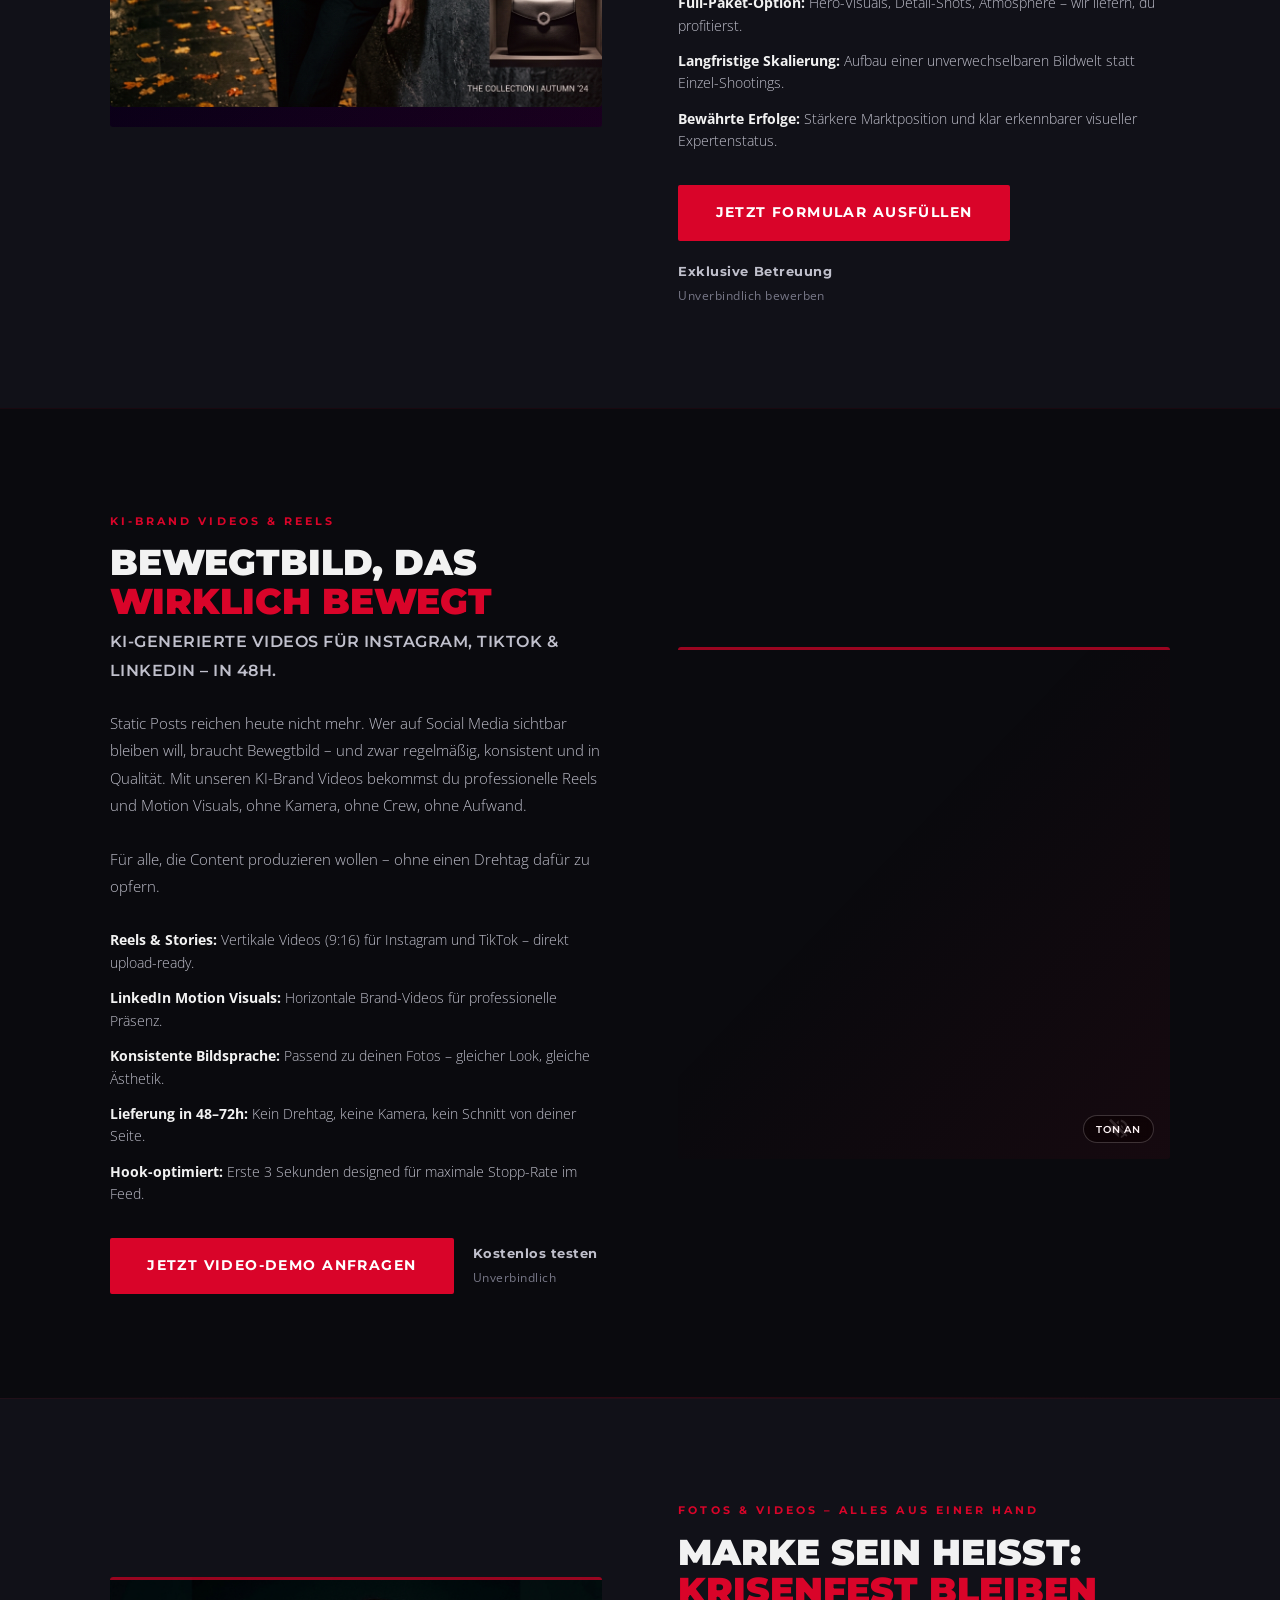
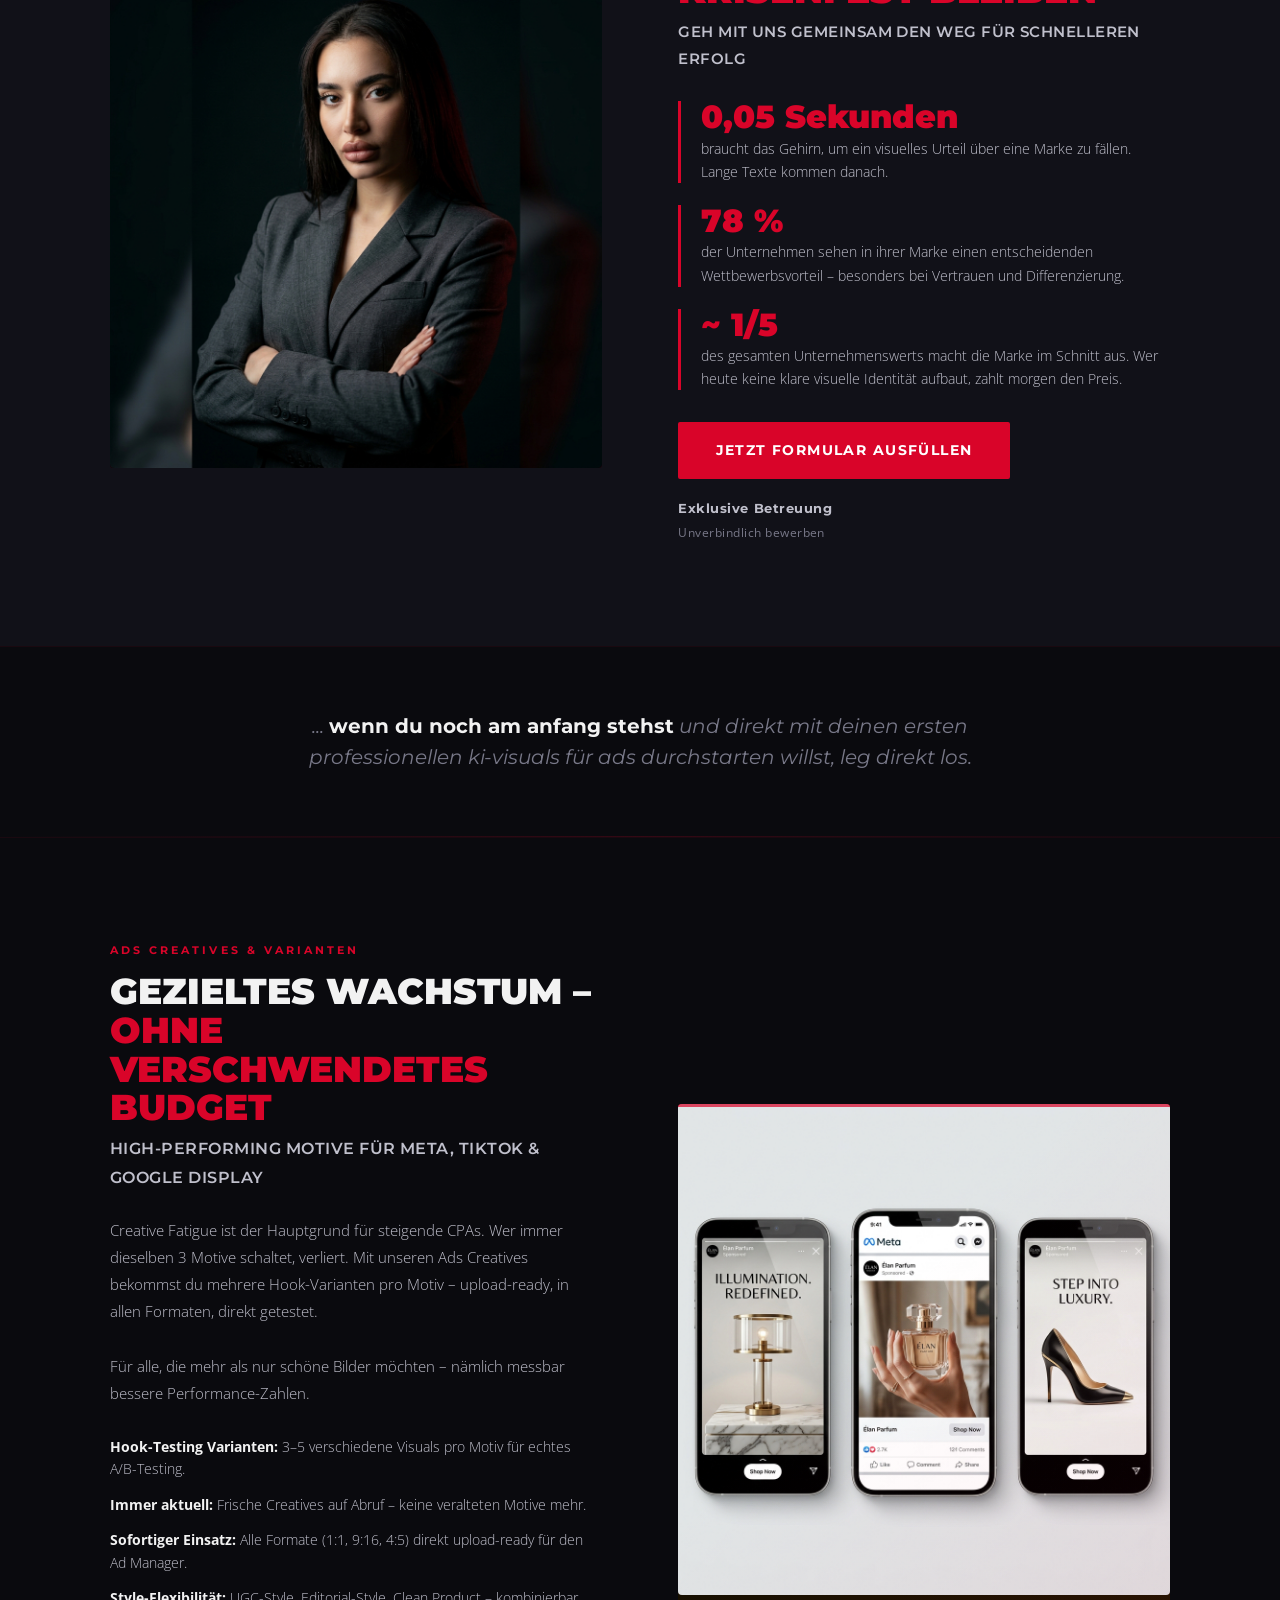
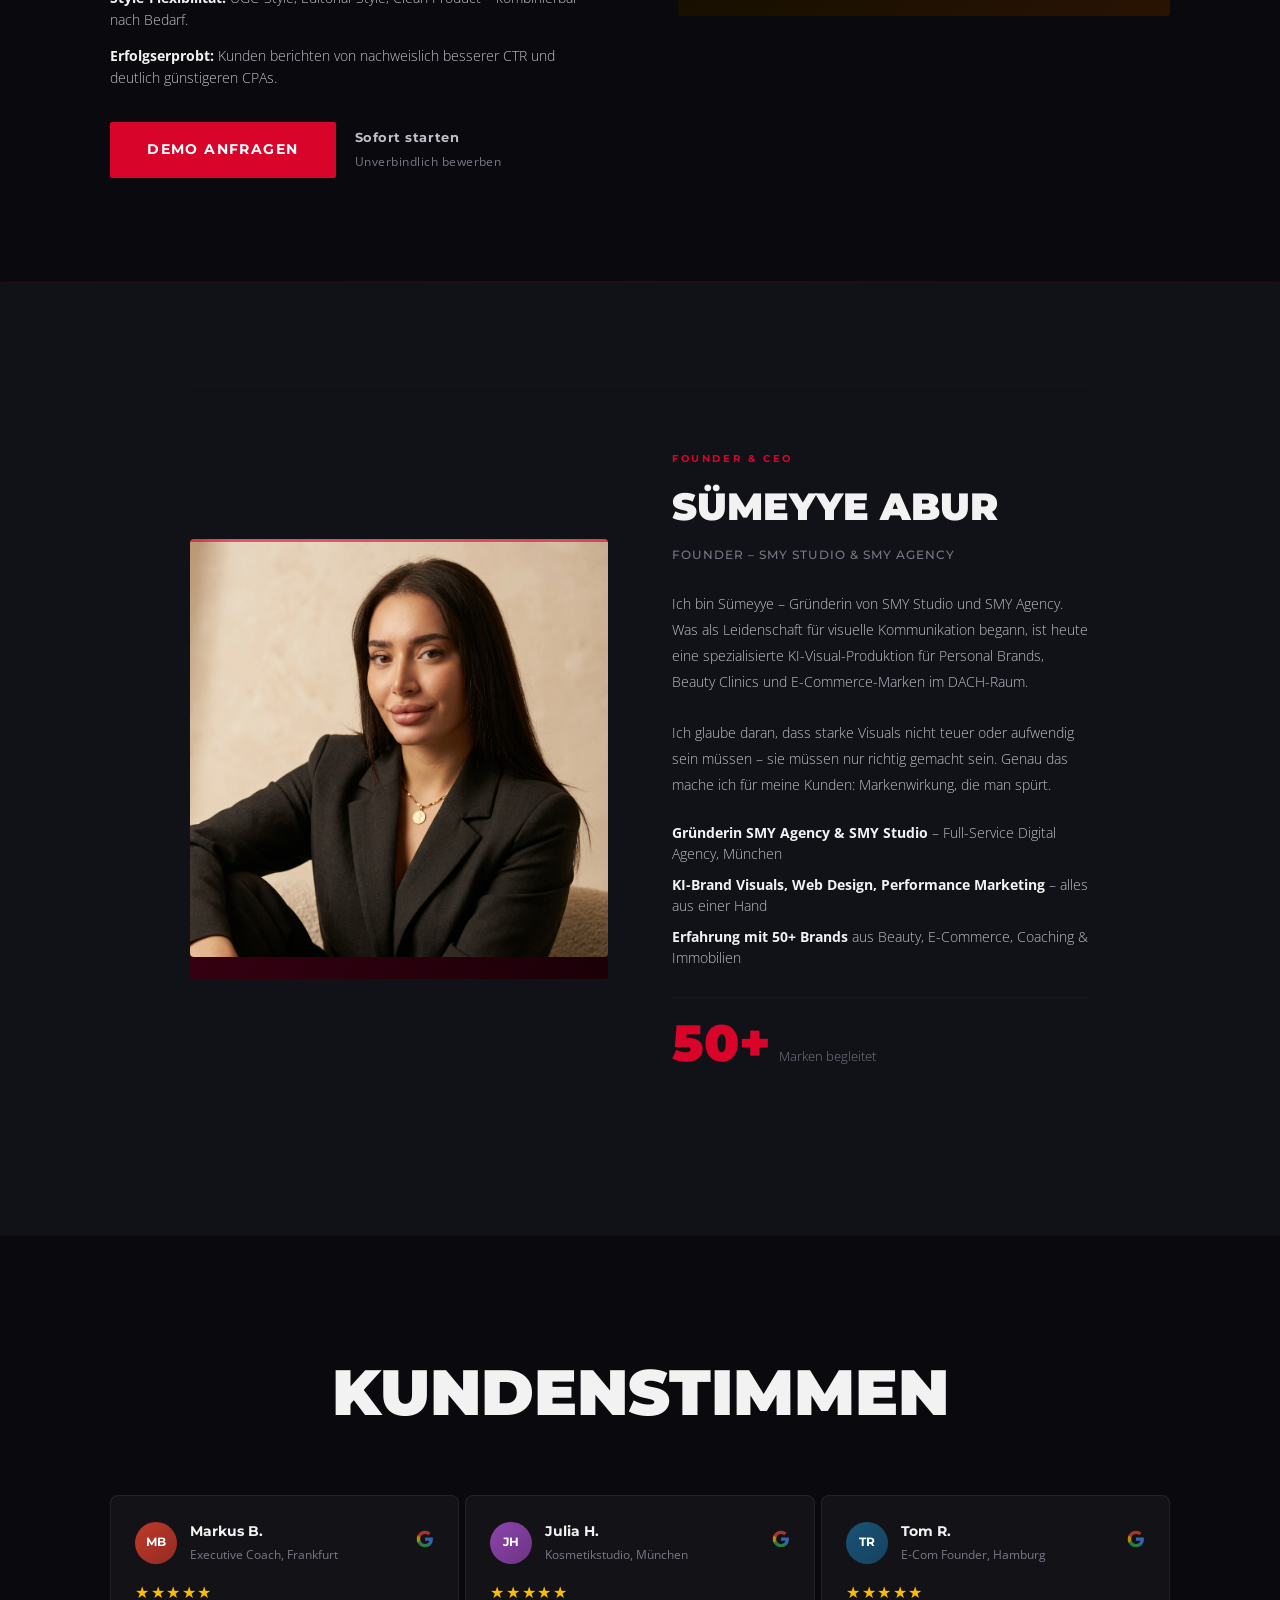
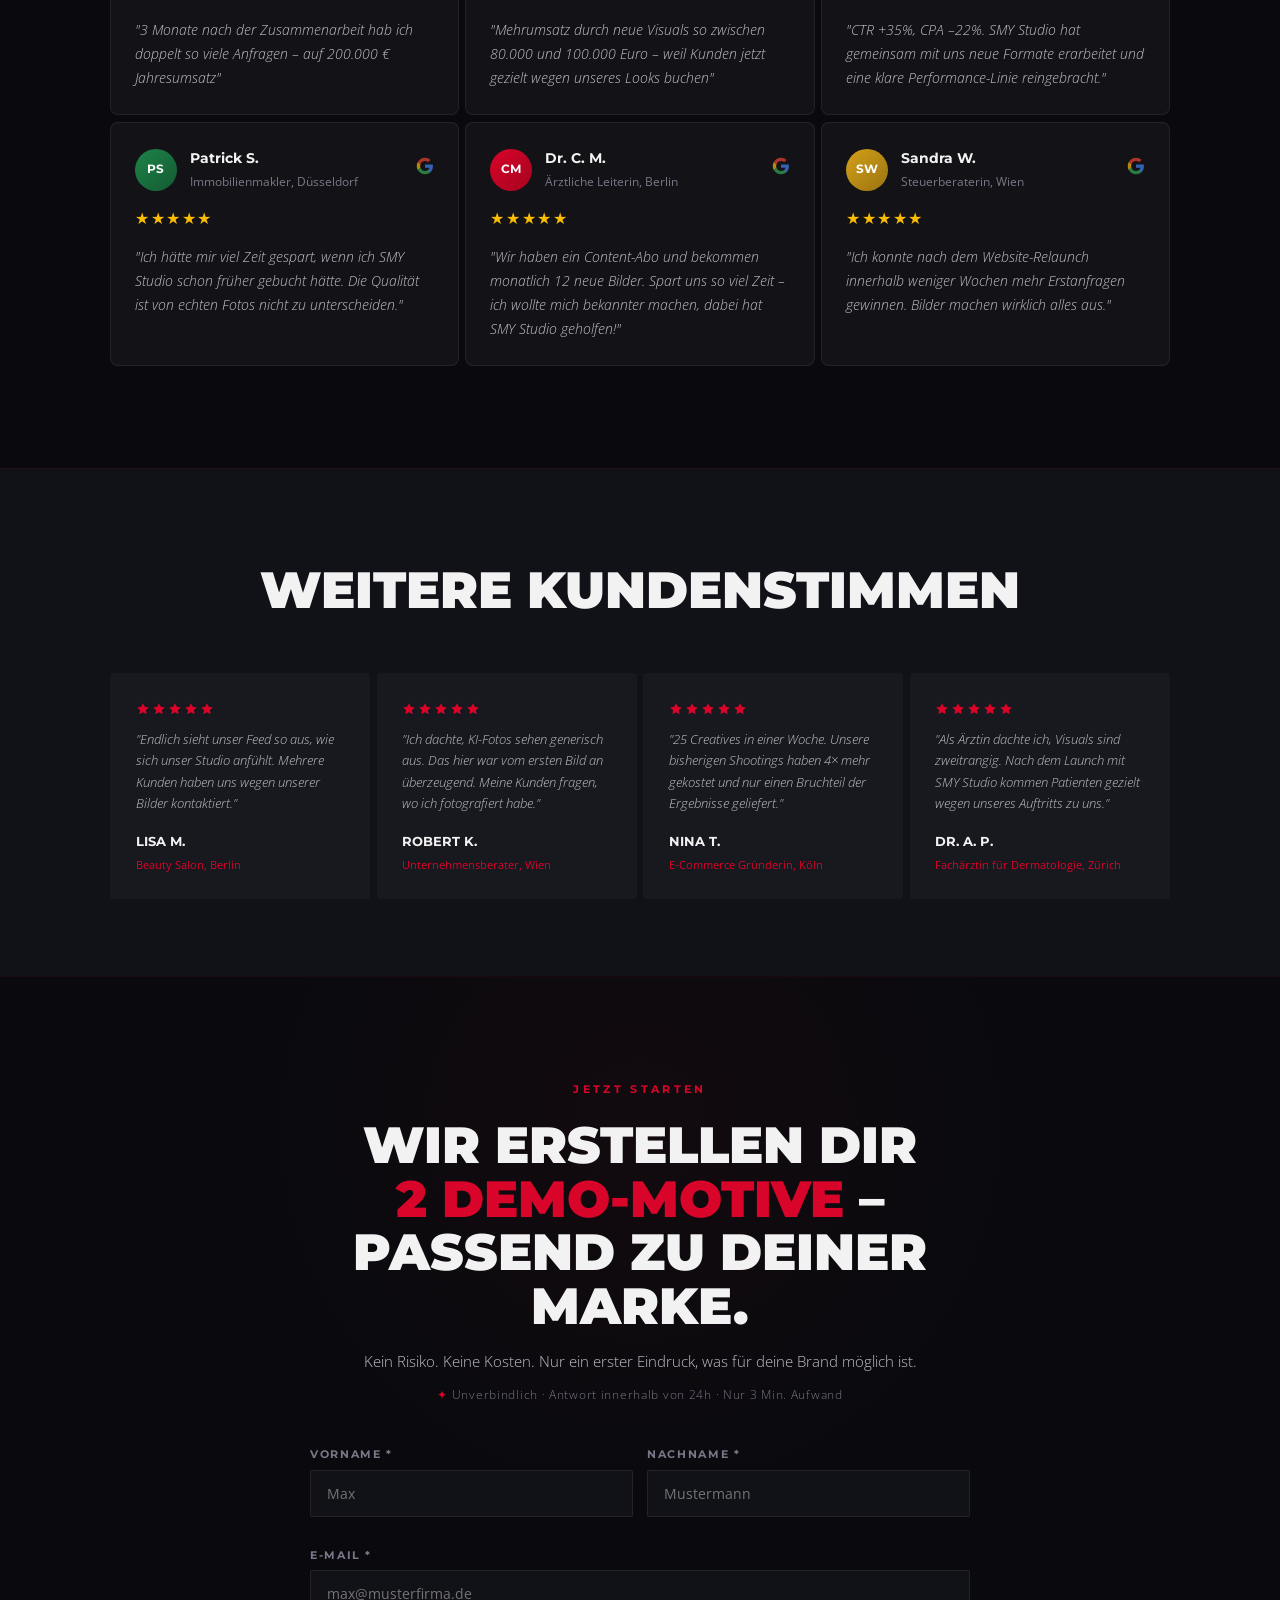
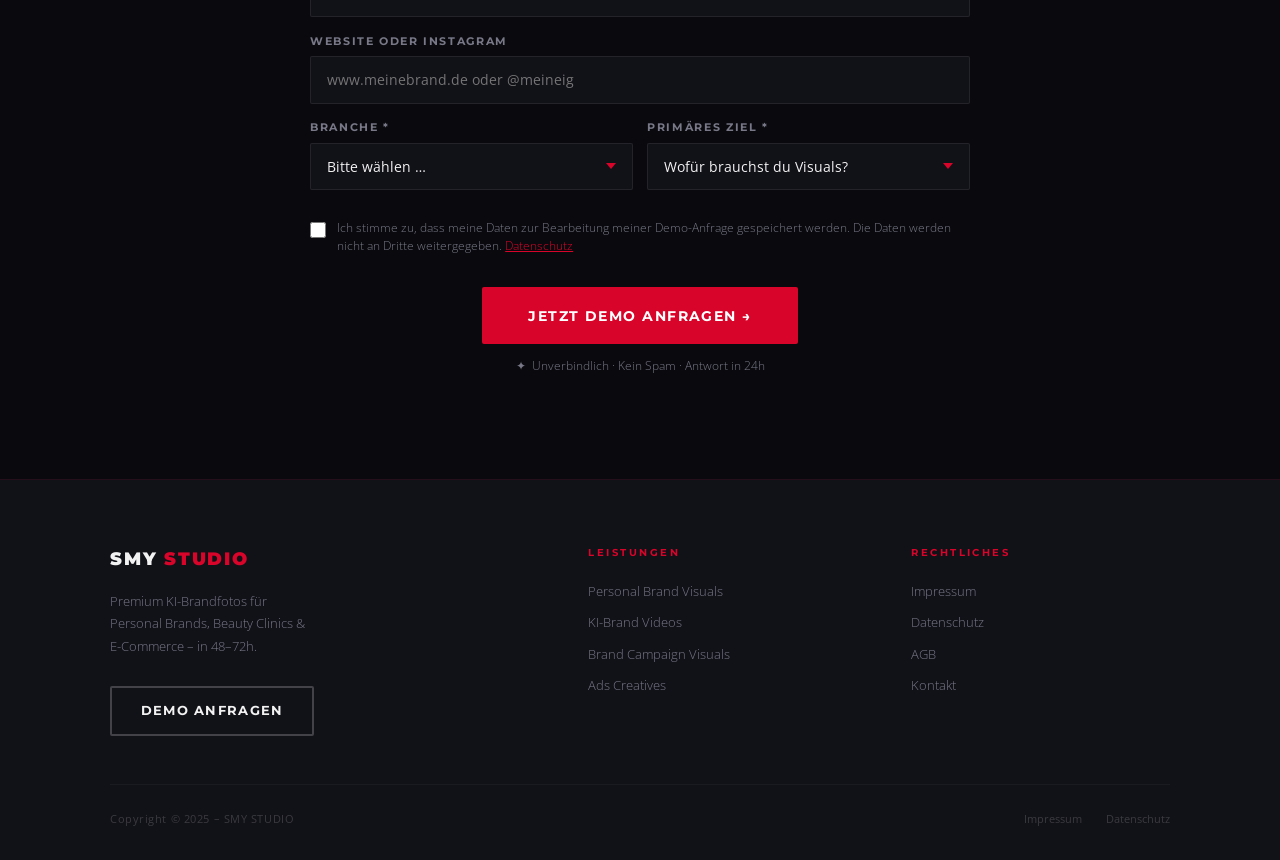
==== commit c92427a7: "add videos, mute buttons, mobile responsive" ====
--- a/index.html
+++ b/index.html
@@ -3,7 +3,7 @@
 <head>
   <meta charset="UTF-8">
   <meta name="viewport" content="width=device-width, initial-scale=1.0">
-  <title>SMY STUDIO – Premium KI-Brandfotos</title>
+  <title>SMY STUDIO – Premium KI-Brandfotos & KI-Videos</title>
   <meta name="description" content="Premium KI-Brandfotos für Personal Brands, Beauty Clinics & E-Commerce. Professionelle Visuals in 48–72h – ohne Fotoshooting.">
   <link rel="preconnect" href="https://fonts.googleapis.com">
   <link rel="preconnect" href="https://fonts.gstatic.com" crossorigin>
@@ -18,8 +18,8 @@
 <section id="hero">
   <div class="hero-inner wrap">
 
-    <h1 class="hero-h1 rv">PREMIUM KI-BRANDFOTOS<br>FÜR DEINE MARKE</h1>
-    <p class="hero-tagline rv d1">für unsere kunden und uns – seit dem ersten tag</p>
+    <h1 class="hero-h1 rv">PREMIUM KI-VISUALS<br>FÜR DEINE MARKE</h1>
+    <p class="hero-tagline rv d1">KI-Brandfotos & KI-Videos – für Brands die auffallen</p>
     <p class="hero-wlwl rv d2">WIR LEBEN, WAS WIR PRODUZIEREN</p>
 
     <div class="hero-mockup rv d3">
@@ -27,15 +27,24 @@
         <div class="mockup-cards">
 
           <div class="mock-card mock-card-img" style="transform:rotate(-5deg) translateY(14px)">
-            <img src="fotos/mockup-1.jpg" alt="KI-Brandfoto Beispiel 1" class="mock-photo">
+            <video class="mock-photo" autoplay muted loop playsinline poster="fotos/mockup-1.jpg">
+              <source src="fotos/mockup-1.mp4" type="video/mp4">
+              <img src="fotos/mockup-1.jpg" alt="KI-Brandfoto Beispiel 1" class="mock-photo">
+            </video>
           </div>
 
           <div class="mock-card mock-card-img" style="transform:rotate(0deg) translateY(-16px);flex:1.3;max-width:310px">
-            <img src="fotos/mockup-2.jpg" alt="KI-Brandfoto Beispiel 2" class="mock-photo">
+            <video class="mock-photo" autoplay muted loop playsinline poster="fotos/mockup-2.jpg">
+              <source src="fotos/mockup-2.mp4" type="video/mp4">
+              <img src="fotos/mockup-2.jpg" alt="KI-Brandfoto Beispiel 2" class="mock-photo">
+            </video>
           </div>
 
           <div class="mock-card mock-card-img" style="transform:rotate(4deg) translateY(12px)">
-            <img src="fotos/mockup-3.jpg" alt="KI-Brandfoto Beispiel 3" class="mock-photo">
+            <video class="mock-photo" autoplay muted loop playsinline poster="fotos/mockup-3.jpg">
+              <source src="fotos/mockup-3.mp4" type="video/mp4">
+              <img src="fotos/mockup-3.jpg" alt="KI-Brandfoto Beispiel 3" class="mock-photo">
+            </video>
           </div>
 
         </div>
@@ -60,6 +69,38 @@
 
 
 
+
+<!-- ══ VIDEO TEASER ══ -->
+<section id="video-teaser">
+  <div class="wrap">
+    <div class="vt-inner rv">
+      <div class="vt-text">
+        <span class="section-label">Neu bei SMY STUDIO</span>
+        <h2 class="vt-h2">Jetzt auch:<br><em>KI-Brand Videos</em></h2>
+        <p class="vt-sub">Reels, Stories & Motion Visuals – KI-generiert, hook-optimiert, in 48h geliefert. Kein Drehtag. Keine Kamera. Nur Ergebnisse.</p>
+        <ul class="vt-list">
+          <li>✦ Instagram Reels & TikTok Videos (9:16)</li>
+          <li>✦ LinkedIn Motion Visuals</li>
+          <li>✦ Ads Video Creatives</li>
+          <li>✦ Gleiche Ästhetik wie deine Fotos</li>
+        </ul>
+        <a href="#ctaform" class="btn btn-r" style="margin-top:1.5rem">Jetzt Video-Demo anfragen</a>
+      </div>
+      <div class="vt-video">
+        <video class="vt-vid" id="vt-vid" autoplay muted loop playsinline>
+          <source src="fotos/video-teaser.mp4" type="video/mp4">
+        </video>
+        <button class="vt-mute-btn" id="vt-mute" onclick="toggleMute('vt-vid','vt-mute')" title="Ton ein/aus">
+          <svg id="vt-mute-icon" viewBox="0 0 24 24" width="18" height="18" fill="#fff"><path d="M16.5 12A4.5 4.5 0 0 0 14 7.97v2.21l2.45 2.45c.03-.2.05-.41.05-.63zm2.5 0c0 .94-.2 1.82-.54 2.64l1.51 1.51A8.796 8.796 0 0 0 21 12c0-4.28-2.99-7.86-7-8.77v2.06c2.89.86 5 3.54 5 6.71zM4.27 3L3 4.27 7.73 9H3v6h4l5 5v-6.73l4.25 4.25c-.67.52-1.42.93-2.25 1.18v2.06A8.99 8.99 0 0 0 17.73 18L19 19.27 20.27 18 5.27 3 4.27 3zM12 4L9.91 6.09 12 8.18V4z"/></svg>
+          <svg id="vt-sound-icon" viewBox="0 0 24 24" width="18" height="18" fill="#fff" style="display:none"><path d="M3 9v6h4l5 5V4L7 9H3zm13.5 3A4.5 4.5 0 0 0 14 7.97v8.05c1.48-.73 2.5-2.25 2.5-4.02zM14 3.23v2.06c2.89.86 5 3.54 5 6.71s-2.11 5.85-5 6.71v2.06c4.01-.91 7-4.49 7-8.77s-2.99-7.86-7-8.77z"/></svg>
+          <span id="vt-mute-label">Ton an</span>
+        </button>
+      </div>
+    </div>
+  </div>
+</section>
+
+<div class="div"></div>
 <!-- ══ KOSTENVERGLEICH ══ -->
 <section id="kostenvergleich">
   <div class="wrap">
@@ -129,7 +170,7 @@
       <span class="section-label">Unsere Mission</span>
       <h2 class="mission-h2">Unsere Mission<br>ist <em>klar</em></h2>
       <div class="mission-text">
-        <p>Wir helfen Personal Brands, Beauty Clinics und E-Commerce-Marken dabei, sich visuell so aufzustellen, dass ihre Marke nicht nur sichtbar, sondern spürbar wird.</p>
+        <p>Wir helfen Personal Brands, Beauty Clinics und E-Commerce-Marken dabei, sich visuell so aufzustellen, dass ihre Marke nicht nur sichtbar, sondern spürbar wird – mit KI-Brandfotos <em>und</em> KI-Videos.</p>
         <p>Dabei setzen wir auf Qualität statt Quantität – und auf durchdachte Art Direction statt „nimm einfach irgendein KI-Bild"-Mentalität.<br>
         Wer heute visuell sichtbar sein will, braucht mehr als generierte Bilder und Buzzwords.<br>
         Es geht darum, Vertrauen aufzubauen, Ästhetik zu transportieren und eine Marke zu schaffen, die sich wirklich von allen anderen unterscheidet.</p>
@@ -240,6 +281,49 @@
   </div>
 </div>
 
+
+<!-- ══ ANGEBOT 2b: KI-Brand Videos ══ -->
+<div id="angebot-video" class="offer-section" style="background:var(--bk)">
+  <div class="wrap">
+    <div class="offer-layout rv">
+      <!-- Text -->
+      <div>
+        <span class="offer-label">KI-Brand Videos & Reels</span>
+        <h4 class="offer-h4">Bewegtbild, das<br><span style="color:var(--r)">wirklich bewegt</span></h4>
+        <p class="offer-subtitle">KI-generierte Videos für Instagram, TikTok & LinkedIn – in 48h.</p>
+        <p class="offer-text">Static Posts reichen heute nicht mehr. Wer auf Social Media sichtbar bleiben will, braucht Bewegtbild – und zwar regelmäßig, konsistent und in Qualität. Mit unseren KI-Brand Videos bekommst du professionelle Reels und Motion Visuals, ohne Kamera, ohne Crew, ohne Aufwand.<br><br>
+        Für alle, die Content produzieren wollen – ohne einen Drehtag dafür zu opfern.</p>
+        <ul class="offer-feats">
+          <li><strong>Reels & Stories:</strong> Vertikale Videos (9:16) für Instagram und TikTok – direkt upload-ready.</li>
+          <li><strong>LinkedIn Motion Visuals:</strong> Horizontale Brand-Videos für professionelle Präsenz.</li>
+          <li><strong>Konsistente Bildsprache:</strong> Passend zu deinen Fotos – gleicher Look, gleiche Ästhetik.</li>
+          <li><strong>Lieferung in 48–72h:</strong> Kein Drehtag, keine Kamera, kein Schnitt von deiner Seite.</li>
+          <li><strong>Hook-optimiert:</strong> Erste 3 Sekunden designed für maximale Stopp-Rate im Feed.</li>
+        </ul>
+        <div class="cta-block">
+          <a href="#ctaform" class="btn btn-r">Jetzt Video-Demo anfragen</a>
+          <div class="cta-meta">
+            <span>Kostenlos testen</span>
+            <span>Unverbindlich</span>
+          </div>
+        </div>
+      </div>
+      <!-- Visual -->
+      <div class="offer-img video-preview">
+        <video class="offer-photo" id="av-vid" autoplay muted loop playsinline style="border-radius:4px">
+          <source src="fotos/ki-video.mp4" type="video/mp4">
+        </video>
+        <button class="vt-mute-btn" id="av-mute" onclick="toggleMute('av-vid','av-mute')" title="Ton ein/aus">
+          <svg id="av-mute-icon" viewBox="0 0 24 24" width="18" height="18" fill="#fff"><path d="M16.5 12A4.5 4.5 0 0 0 14 7.97v2.21l2.45 2.45c.03-.2.05-.41.05-.63zm2.5 0c0 .94-.2 1.82-.54 2.64l1.51 1.51A8.796 8.796 0 0 0 21 12c0-4.28-2.99-7.86-7-8.77v2.06c2.89.86 5 3.54 5 6.71zM4.27 3L3 4.27 7.73 9H3v6h4l5 5v-6.73l4.25 4.25c-.67.52-1.42.93-2.25 1.18v2.06A8.99 8.99 0 0 0 17.73 18L19 19.27 20.27 18 5.27 3 4.27 3zM12 4L9.91 6.09 12 8.18V4z"/></svg>
+          <svg id="av-sound-icon" viewBox="0 0 24 24" width="18" height="18" fill="#fff" style="display:none"><path d="M3 9v6h4l5 5V4L7 9H3zm13.5 3A4.5 4.5 0 0 0 14 7.97v8.05c1.48-.73 2.5-2.25 2.5-4.02zM14 3.23v2.06c2.89.86 5 3.54 5 6.71s-2.11 5.85-5 6.71v2.06c4.01-.91 7-4.49 7-8.77s-2.99-7.86-7-8.77z"/></svg>
+          <span>Ton an</span>
+        </button>
+      </div>
+    </div>
+  </div>
+</div>
+
+<div class="div"></div>
 <!-- ══ KRISENFEST ══ -->
 <div id="krisenfest">
   <div class="wrap">
@@ -250,7 +334,7 @@
       </div>
       <!-- Text -->
       <div>
-        <span class="offer-label">Marke sein heißt</span>
+        <span class="offer-label">Fotos & Videos – alles aus einer Hand</span>
         <h4 class="kf-h">Marke sein heißt: <span style="color:var(--r)">Krisenfest bleiben</span></h4>
         <p class="kf-sub">Geh mit uns gemeinsam den Weg für schnelleren Erfolg</p>
         <div class="kf-stats">
--- a/style.css
+++ b/style.css
@@ -577,4 +577,139 @@
 
 /* ── Mockup Cards mit Fotos ── */
 .mock-card-img{padding:0;overflow:hidden;background:none}
-.mock-photo{width:100%;height:100%;object-fit:cover;display:block;border-radius:inherit;min-height:280px}+.mock-photo{width:100%;height:100%;object-fit:cover;display:block;border-radius:inherit;min-height:280px}
+
+/* ── Video in Mockup Cards ── */
+.mock-card-img video.mock-photo{
+  width:100%;height:100%;
+  object-fit:cover;display:block;
+  border-radius:inherit;min-height:280px;
+}
+
+/* ══ KI-VIDEO SECTION ══ */
+.video-preview{position:relative}
+.video-play-badge{
+  position:absolute;top:50%;left:50%;transform:translate(-50%,-50%);
+  width:60px;height:60px;border-radius:50%;
+  background:rgba(217,4,41,.9);
+  display:flex;align-items:center;justify-content:center;
+  box-shadow:0 0 30px rgba(217,4,41,.4);
+  pointer-events:none;
+}
+
+/* ══ MOBILE RESPONSIVE – COMPLETE OVERHAUL ══ */
+@media(max-width:768px){
+
+  /* Hero */
+  .hero-inner{padding:6rem 1.2rem 3rem}
+  .hero-h1{font-size:clamp(2.2rem,10vw,3.5rem) !important}
+  .hero-tagline{font-size:.85rem}
+  .hero-wlwl{font-size:.72rem}
+  .hero-mockup{display:none} /* hide mockup cards on mobile */
+  .rating-block{flex-direction:column;gap:.5rem;text-align:center}
+
+  /* Kostenvergleich */
+  .kv-grid{grid-template-columns:1fr !important;gap:1rem}
+  .kv-vs{margin:0 auto}
+  .kv-h2{font-size:2rem !important}
+
+  /* Mission */
+  .mission-wrap{padding:0 1rem}
+  .mission-h2{font-size:1.8rem}
+
+  /* Bridge */
+  .ba-wrap{grid-template-columns:1fr !important}
+  .bridge-inner{padding:0 1rem}
+
+  /* Offer sections */
+  .offer-layout{grid-template-columns:1fr !important;gap:2rem}
+  .offer-img{min-height:220px;order:-1}
+  .offer-h4{font-size:1.6rem}
+
+  /* Krisenfest */
+  .kf-layout{grid-template-columns:1fr !important;gap:2rem}
+  .kf-img{order:-1;min-height:220px}
+  .kf-stats{gap:1.5rem}
+  .kf-stat-n{font-size:1.6rem}
+
+  /* Über mich */
+  .ueber-mich{grid-template-columns:1fr !important;gap:2rem}
+  .um-photo{max-width:280px;margin:0 auto}
+  .um-h3{font-size:1.6rem}
+  .um-stats{gap:1.2rem;flex-wrap:wrap}
+
+  /* Review cards */
+  .tg{grid-template-columns:1fr !important}
+
+  /* Weitere Kundenstimmen */
+  .ms-grid{grid-template-columns:1fr !important}
+
+  /* Form */
+  .frow{grid-template-columns:1fr !important}
+  .form-cx h2{font-size:1.8rem}
+
+  /* Header */
+  .hd-nav{display:none}
+  .hdcta{display:none}
+
+  /* Footer */
+  .ft-grid{grid-template-columns:1fr !important;gap:2rem}
+
+  /* General */
+  .wrap{padding:0 1.2rem}
+  .section-label{font-size:.6rem}
+  .btn{font-size:.82rem;padding:.85rem 1.8rem}
+  .cta-badges{flex-wrap:wrap;justify-content:center}
+
+  /* KV */
+  .kv-col{padding:1.2rem}
+}
+
+@media(max-width:480px){
+  .hero-h1{font-size:1.9rem !important}
+  .offer-h4{font-size:1.3rem}
+  .kv-h2{font-size:1.6rem !important}
+  .um-stats{gap:1rem}
+  .um-stat-n{font-size:1.8rem}
+  .testi-h1,.ms-h1{font-size:1.6rem}
+  .form-cx h2{font-size:1.5rem}
+  .kf-stat-n{font-size:1.3rem}
+}
+
+/* ══ VIDEO TEASER SECTION ══ */
+#video-teaser{padding:clamp(4rem,7vw,7rem) 0;background:var(--bk2)}
+.vt-inner{display:grid;grid-template-columns:1fr 1fr;gap:clamp(3rem,5vw,6rem);align-items:center}
+.vt-h2{font-family:var(--h);font-size:clamp(1.8rem,3.5vw,3rem);font-weight:900;line-height:1.05;margin:.6rem 0 1.2rem}
+.vt-h2 em{color:var(--r);font-style:normal}
+.vt-sub{font-size:clamp(.9rem,1.1vw,.98rem);color:var(--w2);font-weight:300;line-height:1.8;margin-bottom:1.2rem}
+.vt-list{list-style:none;display:flex;flex-direction:column;gap:.6rem}
+.vt-list li{font-size:.9rem;color:var(--w2);font-weight:300}
+.vt-list li::first-letter{color:var(--r)}
+
+.vt-video{position:relative;border-radius:12px;overflow:hidden;box-shadow:0 20px 60px rgba(0,0,0,.5)}
+.vt-vid{width:100%;height:auto;display:block;border-radius:12px}
+.vt-badge{
+  position:absolute;top:1rem;left:1rem;
+  background:rgba(217,4,41,.9);
+  color:#fff;font-family:var(--h);font-size:.65rem;font-weight:700;
+  padding:.3rem .7rem;border-radius:20px;letter-spacing:.08em;
+}
+
+@media(max-width:768px){
+  .vt-inner{grid-template-columns:1fr}
+  .vt-video{max-width:360px;margin:0 auto}
+}
+
+/* ── Mute Button ── */
+.vt-mute-btn{
+  position:absolute;bottom:1rem;right:1rem;
+  display:flex;align-items:center;gap:.4rem;
+  background:rgba(0,0,0,.6);
+  border:1px solid rgba(255,255,255,.2);
+  color:#fff;font-family:var(--h);font-size:.65rem;font-weight:600;
+  letter-spacing:.06em;text-transform:uppercase;
+  padding:.4rem .8rem;border-radius:20px;
+  cursor:pointer;backdrop-filter:blur(4px);
+  transition:background .2s;
+}
+.vt-mute-btn:hover{background:rgba(217,4,41,.8)}
